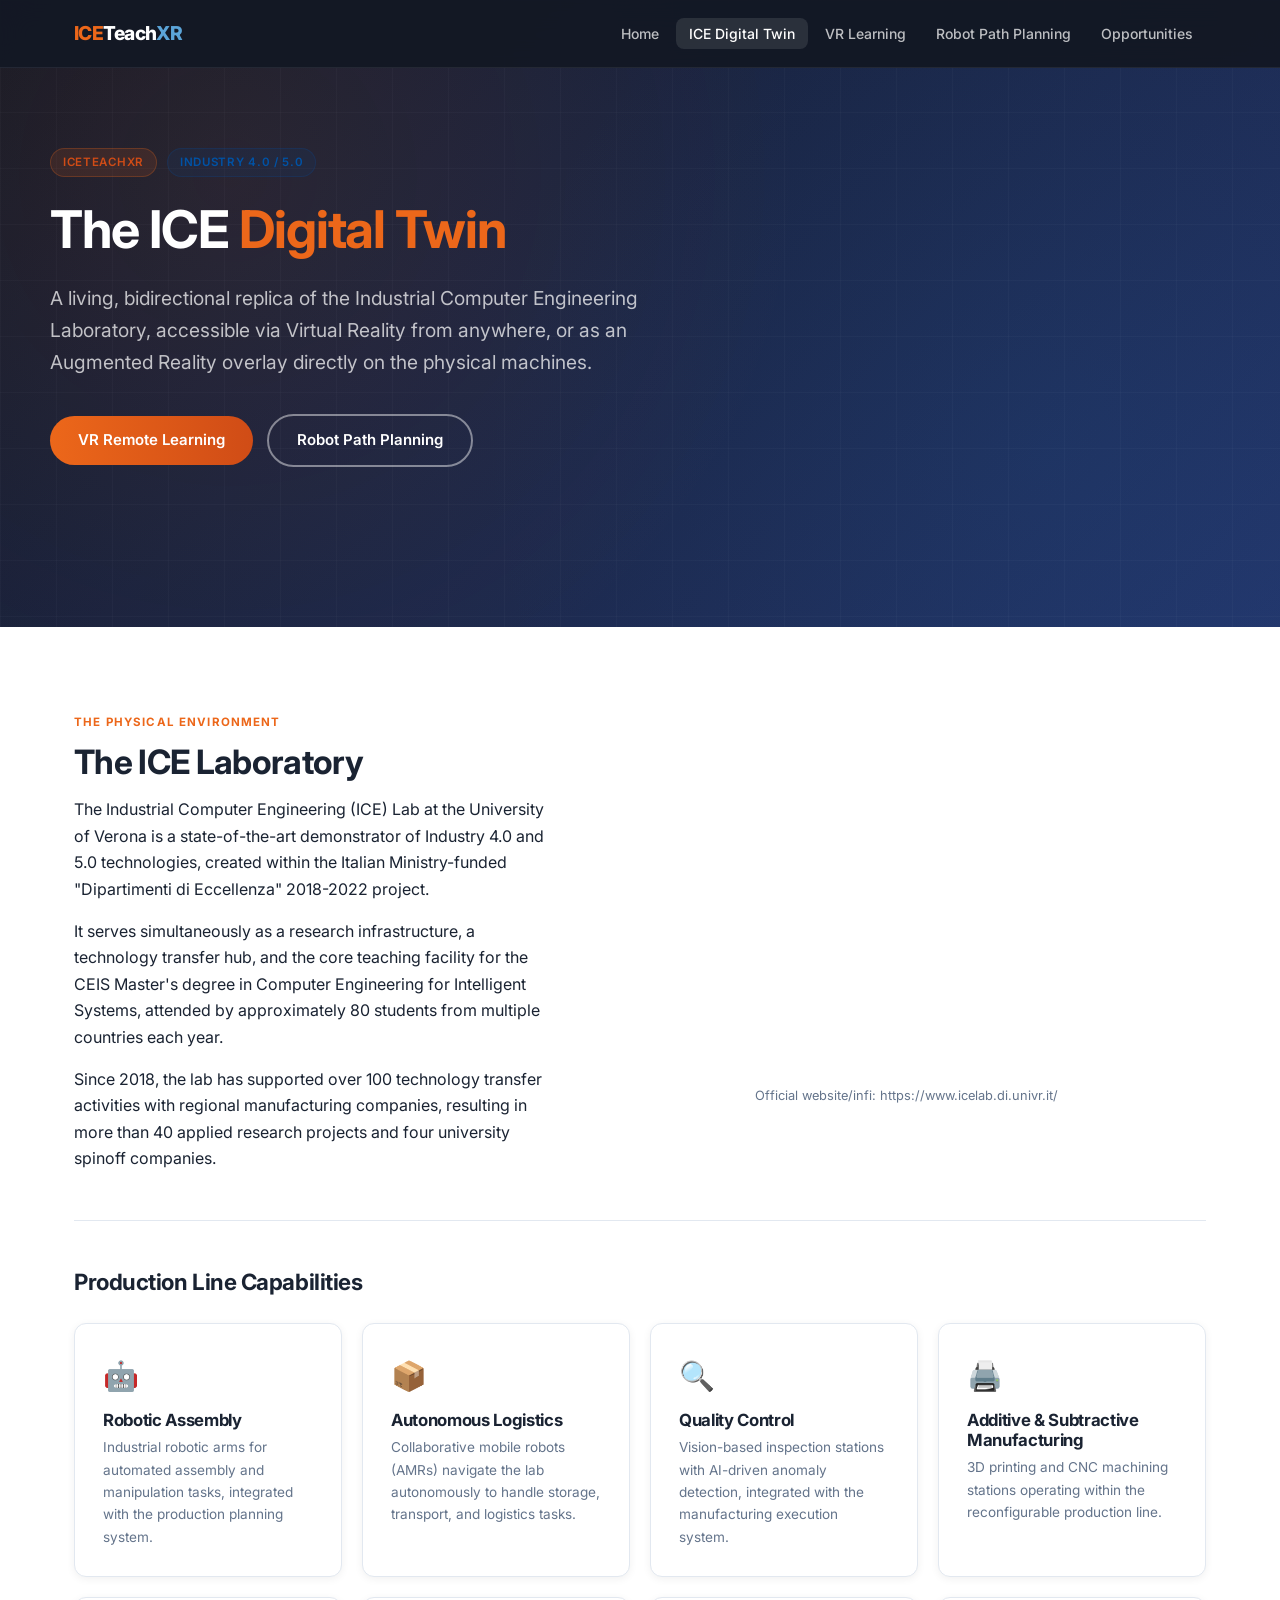
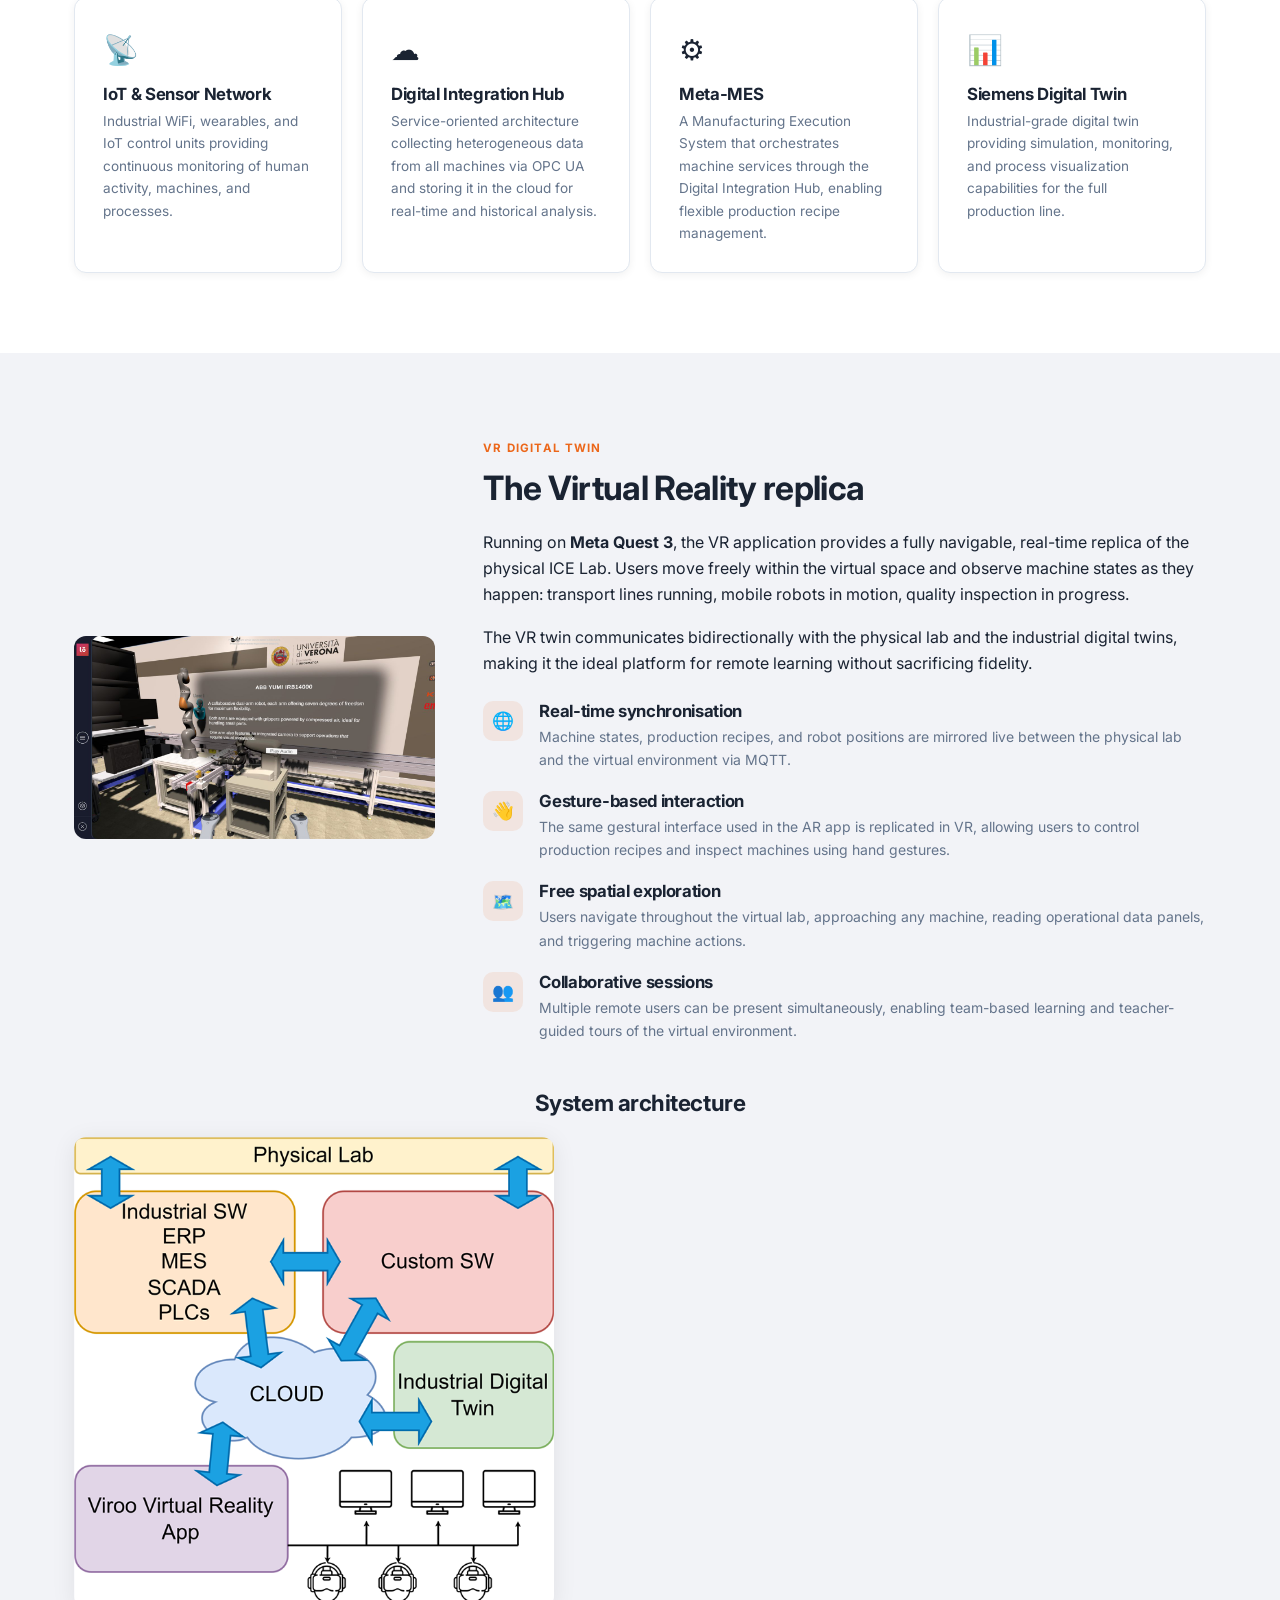
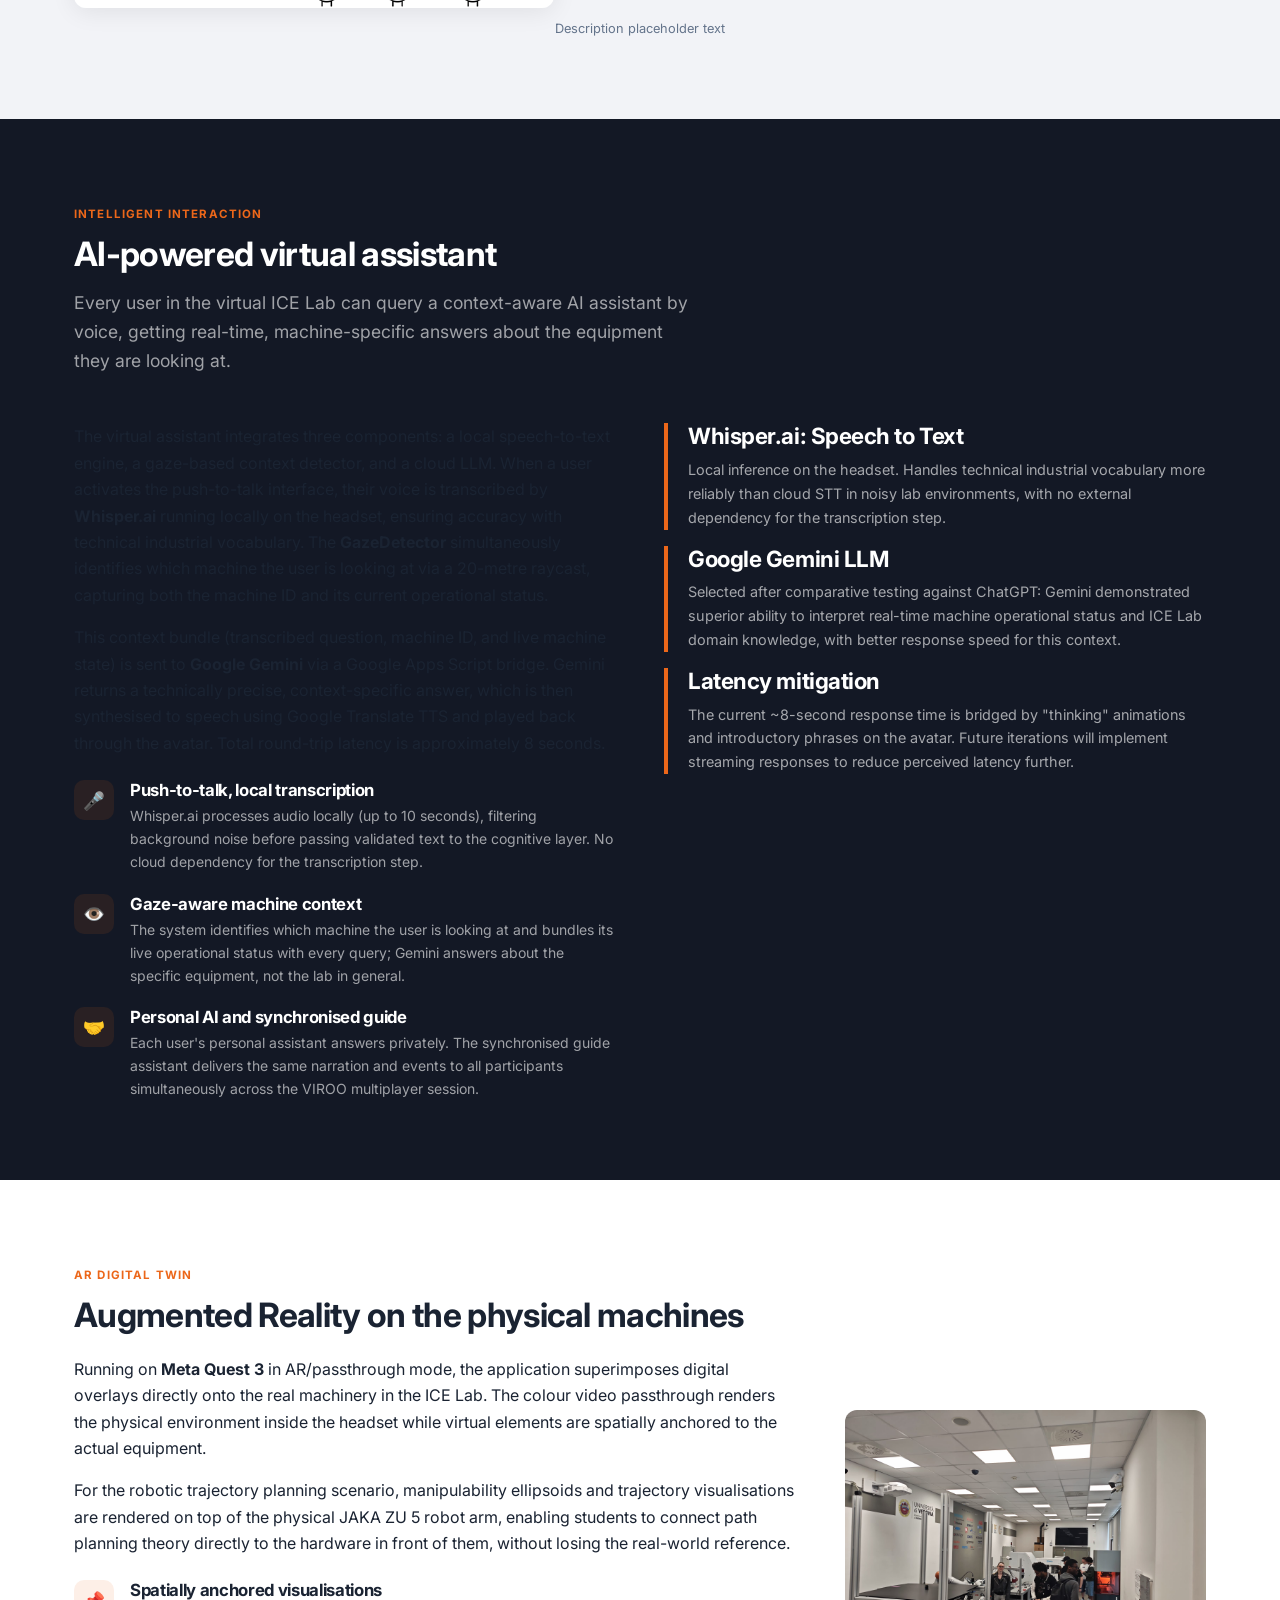
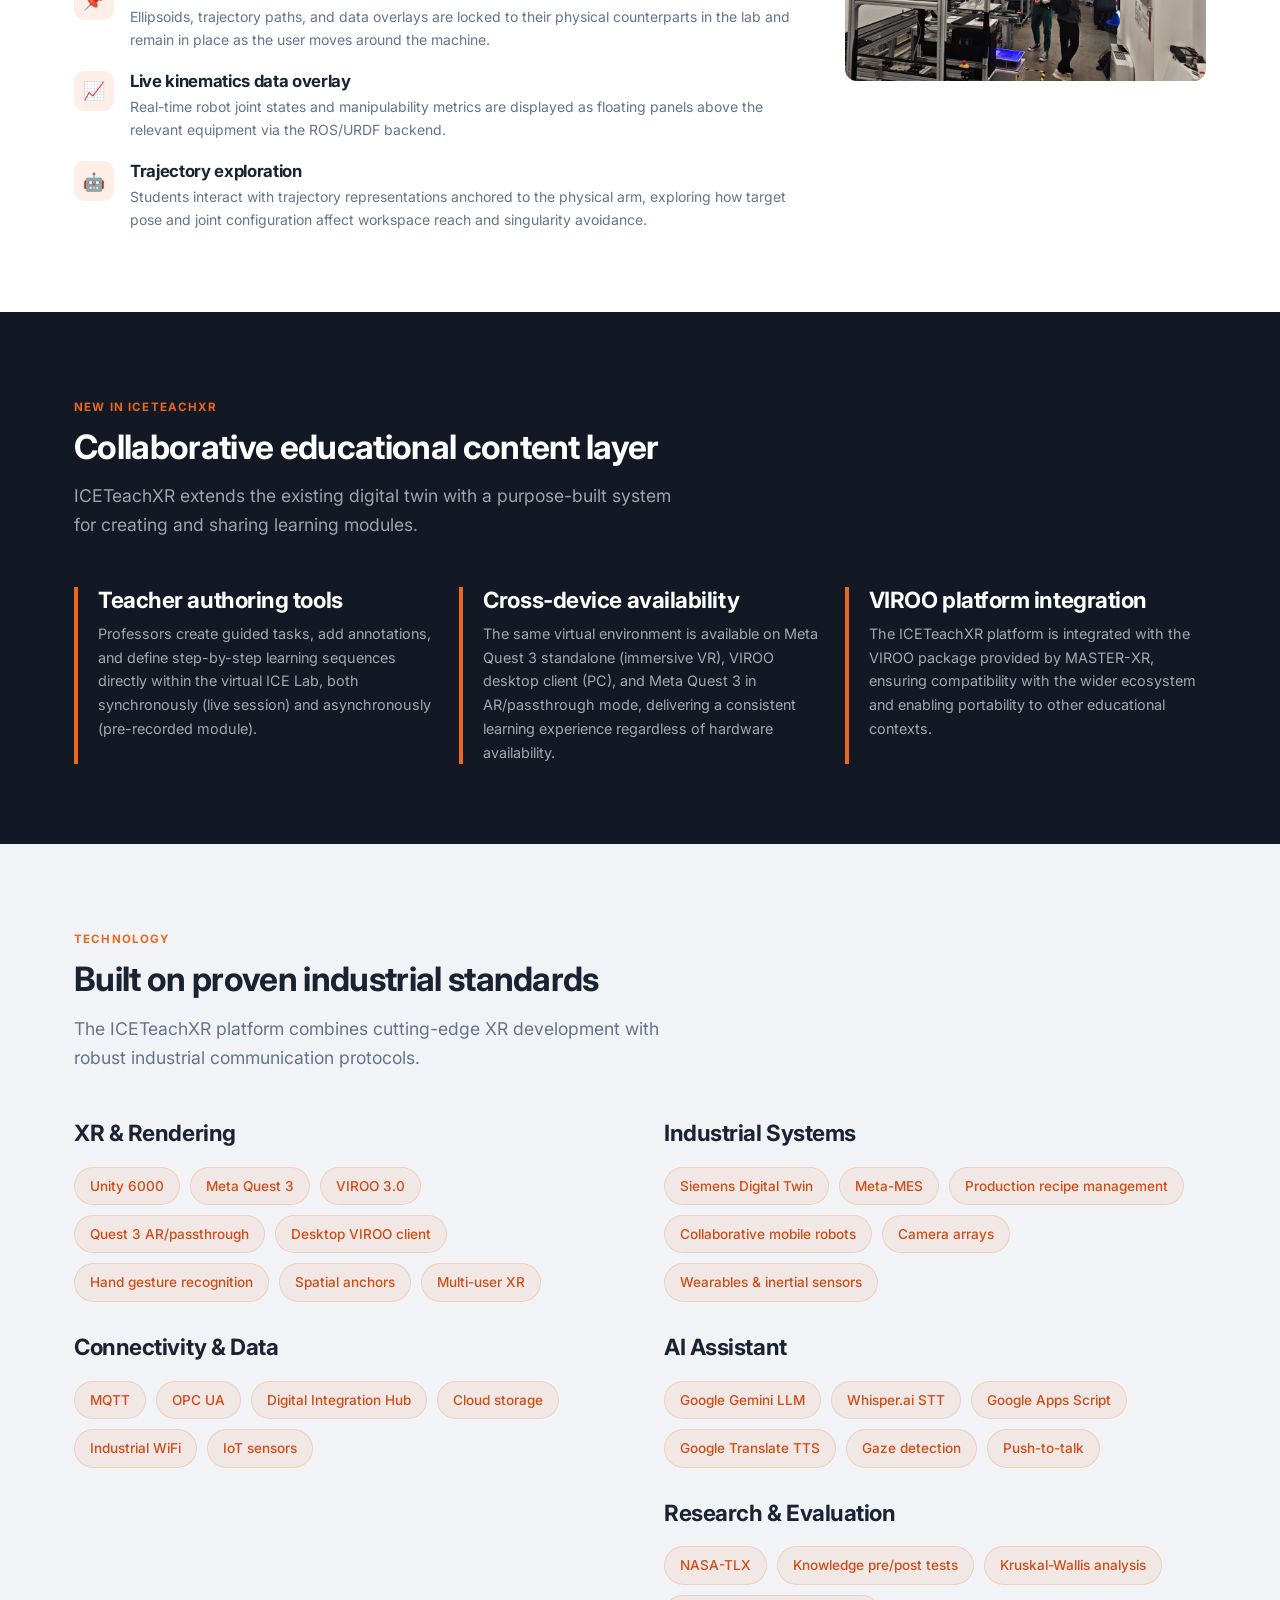
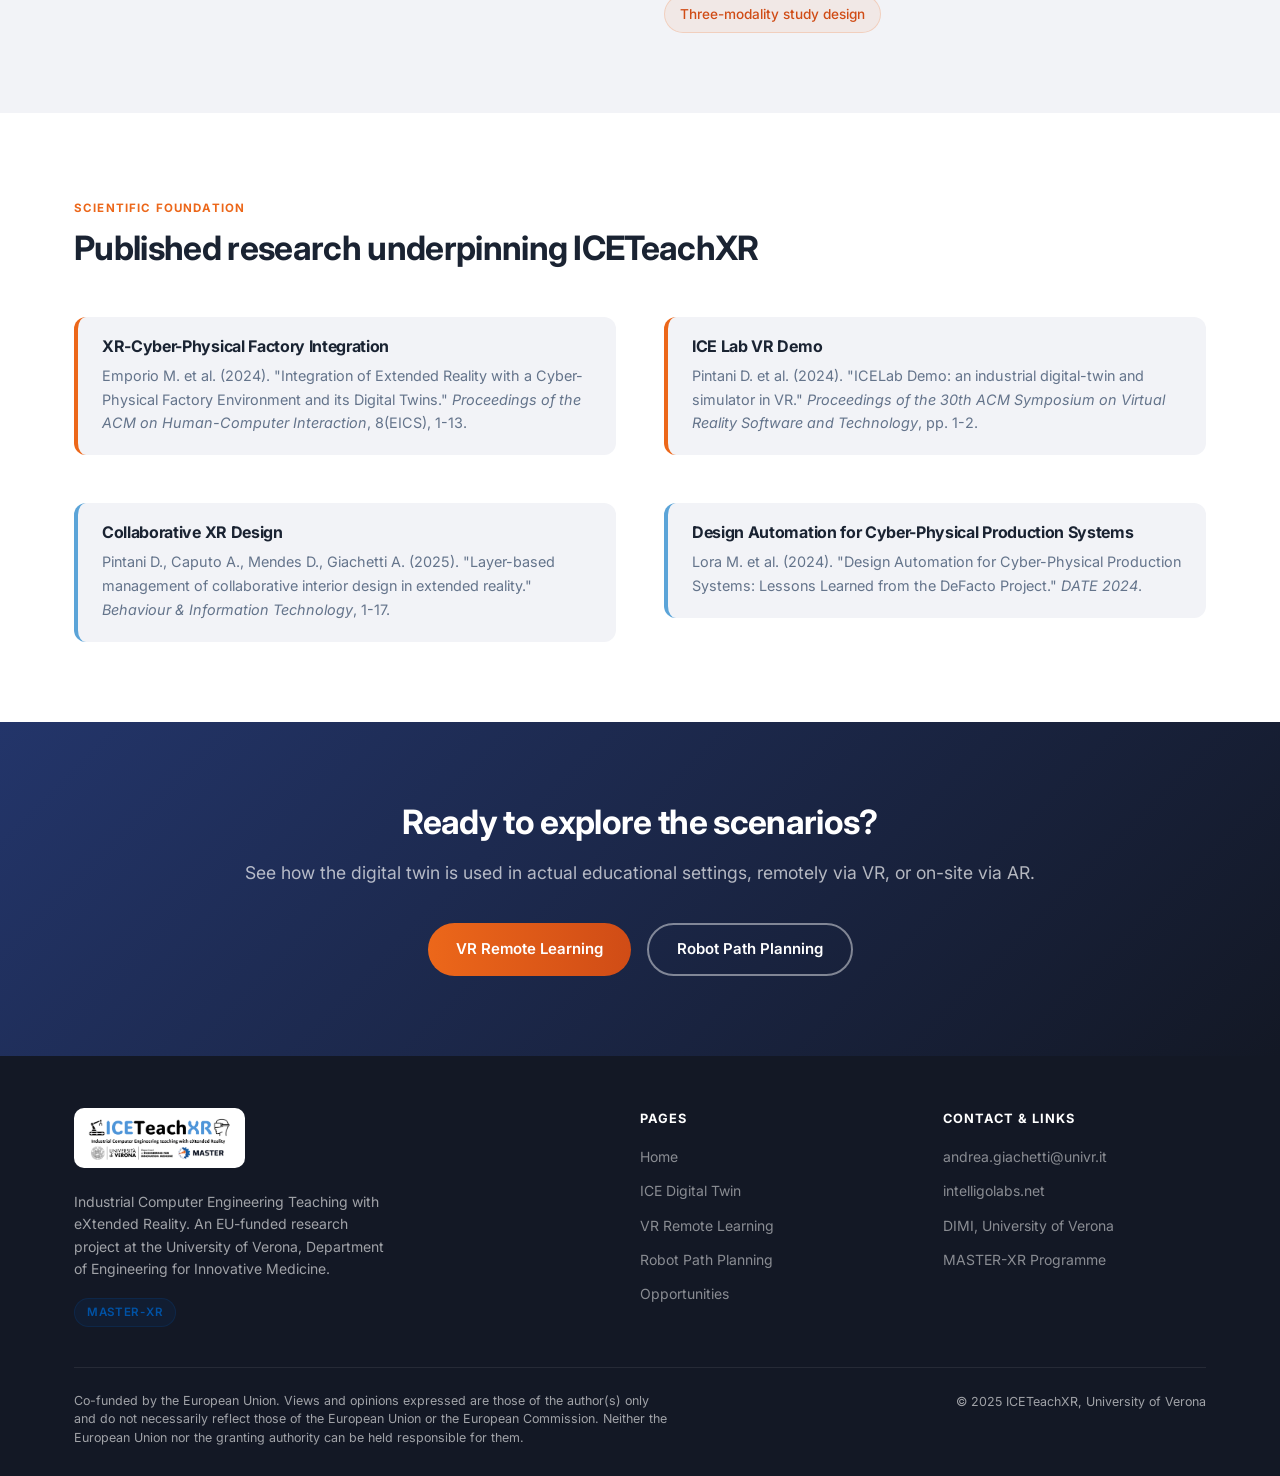
==== ice-digital-twin.html @ c62e8a78 "Adjust iframe dimensions for YouTube video" ====
<!DOCTYPE html>
<html lang="en">
<head>
  <meta charset="UTF-8">
  <meta name="viewport" content="width=device-width, initial-scale=1.0">
  <title>ICE Digital Twin | ICETeachXR</title>
  <meta name="description" content="The VR and AR digital twin of the ICE Laboratory at the University of Verona, a real-time replica of an Industry 4.0/5.0 production line.">
  <link rel="icon" type="image/png" href="assets/images/favicon.png">
  <link rel="preconnect" href="https://fonts.googleapis.com">
  <link rel="preconnect" href="https://fonts.gstatic.com" crossorigin>
  <link href="https://fonts.googleapis.com/css2?family=Inter:wght@400;500;600;700;800&display=swap" rel="stylesheet">
  <link rel="stylesheet" href="css/style.css">
</head>
<body data-page="twin">

<nav class="navbar" id="navbar">
  <div class="nav-container">
    <a href="index.html" class="nav-logo">
      <span class="logo-ice">ICE</span><span class="logo-teach">Teach</span><span class="logo-xr">XR</span>
    </a>
    <button class="nav-toggle" id="navToggle" aria-label="Toggle navigation" aria-expanded="false">
      <span></span><span></span><span></span>
    </button>
    <ul class="nav-links" id="navLinks">
      <li><a href="index.html"        class="nav-link" data-page="home">Home</a></li>
      <li><a href="ice-digital-twin.html" class="nav-link" data-page="twin">ICE Digital Twin</a></li>
      <li><a href="vr-learning.html"   class="nav-link" data-page="vr">VR Learning</a></li>
      <li><a href="robot-path-planning.html"   class="nav-link" data-page="ar">Robot Path Planning</a></li>
      <li><a href="opportunities.html" class="nav-link" data-page="exploit">Opportunities</a></li>
    </ul>
  </div>
</nav>

<!-- HERO -->
<section class="hero hero-sub">
  <div class="hero-pattern"></div>
  <div class="hero-grid"></div>
  <div class="container hero-content">
    <div class="hero-eyebrow">
      <span class="badge badge-cyan">ICETeachXR</span>
      <span class="badge badge-eu">Industry 4.0 / 5.0</span>
    </div>
    <h1 class="hero-title">
      The ICE <span class="hi-cyan">Digital Twin</span>
    </h1>
    <p class="hero-subtitle">
      A living, bidirectional replica of the Industrial Computer Engineering Laboratory, accessible via Virtual Reality from anywhere, or as an Augmented Reality overlay directly on the physical machines.
    </p>
    <div class="hero-actions">
      <a href="vr-learning.html" class="btn btn-primary">VR Remote Learning</a>
      <a href="robot-path-planning.html" class="btn btn-outline">Robot Path Planning</a>
    </div>
  </div>
</section>

<!-- THE ICE LAB -->
<section>
  <div class="container">
    <div class="g11">
      <div>
        <span class="section-eye">The Physical Environment</span>
        <h2 class="section-title">The ICE Laboratory</h2>
        <p>The Industrial Computer Engineering (ICE) Lab at the University of Verona is a state-of-the-art demonstrator of Industry 4.0 and 5.0 technologies, created within the Italian Ministry-funded "Dipartimenti di Eccellenza" 2018-2022 project.</p>
        <p>It serves simultaneously as a research infrastructure, a technology transfer hub, and the core teaching facility for the CEIS Master's degree in Computer Engineering for Intelligent Systems, attended by approximately 80 students from multiple countries each year.</p>
        <p>Since 2018, the lab has supported over 100 technology transfer activities with regional manufacturing companies, resulting in more than 40 applied research projects and four university spinoff companies.</p>
      </div>
      <div>
          <!-- <img class="img-cover" src="assets/images/photo-03.jpg" alt="ICE Lab production line: eight industrial stations including automated storage, conveyor line, cobot assembly, visual quality control, 3D printing and CNC milling">
        -->
        <iframe width="600" height="360" src="https://www.youtube.com/embed/9EGwQNe7EMw" title="The ICE Laboratory Demonstrator" frameborder="0" allow="accelerometer; autoplay; clipboard-write; encrypted-media; gyroscope; picture-in-picture; web-share" referrerpolicy="strict-origin-when-cross-origin" allowfullscreen></iframe>
        <p style="font-size:.8rem;color:var(--text-muted);margin-top:10px;text-align:center;">Official website/infi: https://www.icelab.di.univr.it/ </p>
      </div>
    </div>

    <div class="divider"></div>

    <!-- Lab capabilities grid -->
    <h3 style="margin-bottom:28px;">Production Line Capabilities</h3>
    <div class="g4">
      <div class="card card-body">
        <div style="font-size:1.8rem;margin-bottom:10px;">🤖</div>
        <h4 style="margin-bottom:6px;">Robotic Assembly</h4>
        <p style="font-size:.85rem;color:var(--text-muted);margin:0;">Industrial robotic arms for automated assembly and manipulation tasks, integrated with the production planning system.</p>
      </div>
      <div class="card card-body">
        <div style="font-size:1.8rem;margin-bottom:10px;">📦</div>
        <h4 style="margin-bottom:6px;">Autonomous Logistics</h4>
        <p style="font-size:.85rem;color:var(--text-muted);margin:0;">Collaborative mobile robots (AMRs) navigate the lab autonomously to handle storage, transport, and logistics tasks.</p>
      </div>
      <div class="card card-body">
        <div style="font-size:1.8rem;margin-bottom:10px;">🔍</div>
        <h4 style="margin-bottom:6px;">Quality Control</h4>
        <p style="font-size:.85rem;color:var(--text-muted);margin:0;">Vision-based inspection stations with AI-driven anomaly detection, integrated with the manufacturing execution system.</p>
      </div>
      <div class="card card-body">
        <div style="font-size:1.8rem;margin-bottom:10px;">🖨️</div>
        <h4 style="margin-bottom:6px;">Additive &amp; Subtractive Manufacturing</h4>
        <p style="font-size:.85rem;color:var(--text-muted);margin:0;">3D printing and CNC machining stations operating within the reconfigurable production line.</p>
      </div>
      <div class="card card-body">
        <div style="font-size:1.8rem;margin-bottom:10px;">📡</div>
        <h4 style="margin-bottom:6px;">IoT &amp; Sensor Network</h4>
        <p style="font-size:.85rem;color:var(--text-muted);margin:0;">Industrial WiFi, wearables, and IoT control units providing continuous monitoring of human activity, machines, and processes.</p>
      </div>
      <div class="card card-body">
        <div style="font-size:1.8rem;margin-bottom:10px;">☁️</div>
        <h4 style="margin-bottom:6px;">Digital Integration Hub</h4>
        <p style="font-size:.85rem;color:var(--text-muted);margin:0;">Service-oriented architecture collecting heterogeneous data from all machines via OPC UA and storing it in the cloud for real-time and historical analysis.</p>
      </div>
      <div class="card card-body">
        <div style="font-size:1.8rem;margin-bottom:10px;">⚙️</div>
        <h4 style="margin-bottom:6px;">Meta-MES</h4>
        <p style="font-size:.85rem;color:var(--text-muted);margin:0;">A Manufacturing Execution System that orchestrates machine services through the Digital Integration Hub, enabling flexible production recipe management.</p>
      </div>
      <div class="card card-body">
        <div style="font-size:1.8rem;margin-bottom:10px;">📊</div>
        <h4 style="margin-bottom:6px;">Siemens Digital Twin</h4>
        <p style="font-size:.85rem;color:var(--text-muted);margin:0;">Industrial-grade digital twin providing simulation, monitoring, and process visualization capabilities for the full production line.</p>
      </div>
    </div>
  </div>
</section>

<!-- VR DIGITAL TWIN -->
<section class="section-light">
  <div class="container">
    <div class="g12" style="gap:48px;">
      <div>
        <img class="img-cover" src="assets/images/screenshot-02.jpg" alt="VR screenshot: inside the virtual ICE Lab showing an ABB YUMI dual-arm robot with live machine info panel">
      </div>
      <div>
        <span class="section-eye">VR Digital Twin</span>
        <h2 class="section-title" style="margin-bottom:20px;">The Virtual Reality replica</h2>
        <p>Running on <strong>Meta Quest 3</strong>, the VR application provides a fully navigable, real-time replica of the physical ICE Lab. Users move freely within the virtual space and observe machine states as they happen: transport lines running, mobile robots in motion, quality inspection in progress.</p>
        <p>The VR twin communicates bidirectionally with the physical lab and the industrial digital twins, making it the ideal platform for remote learning without sacrificing fidelity.</p>
        <ul class="feature-list" style="margin-top:24px;">
          <li class="feature-item">
            <div class="fi-icon">🌐</div>
            <div class="fi-text">
              <h4>Real-time synchronisation</h4>
              <p>Machine states, production recipes, and robot positions are mirrored live between the physical lab and the virtual environment via MQTT.</p>
            </div>
          </li>
          <li class="feature-item">
            <div class="fi-icon">👋</div>
            <div class="fi-text">
              <h4>Gesture-based interaction</h4>
              <p>The same gestural interface used in the AR app is replicated in VR, allowing users to control production recipes and inspect machines using hand gestures.</p>
            </div>
          </li>
          <li class="feature-item">
            <div class="fi-icon">🗺️</div>
            <div class="fi-text">
              <h4>Free spatial exploration</h4>
              <p>Users navigate throughout the virtual lab, approaching any machine, reading operational data panels, and triggering machine actions.</p>
            </div>
          </li>
          <li class="feature-item">
            <div class="fi-icon">👥</div>
            <div class="fi-text">
              <h4>Collaborative sessions</h4>
              <p>Multiple remote users can be present simultaneously, enabling team-based learning and teacher-guided tours of the virtual environment.</p>
            </div>
          </li>
        </ul>
      </div>
    </div>
    <div style="margin-top:48px;text-align:center;">
      <h3 style="margin-bottom:20px;">System architecture</h3>
      <img src="assets/images/diagram-01.png" alt="ICETeachXR system architecture: Physical Lab connected via cloud to Industrial SW, Industrial Digital Twin, and VIROO VR App" style="max-width:480px;width:100%;border-radius:12px;box-shadow:0 4px 24px rgba(0,0,0,.08);">
      <p style="margin-top:10px;font-size:.8rem;color:var(--text-muted);">Description placeholder text</p>
    </div>
  </div>
</section>

<!-- AI ASSISTANT -->
<section class="section-dark">
  <div class="container">
    <div class="section-header">
      <span class="section-eye">Intelligent Interaction</span>
      <h2 class="section-title">AI-powered virtual assistant</h2>
      <p class="section-sub">Every user in the virtual ICE Lab can query a context-aware AI assistant by voice, getting real-time, machine-specific answers about the equipment they are looking at.</p>
    </div>
    <div class="g11">
      <div>
        <p>The virtual assistant integrates three components: a local speech-to-text engine, a gaze-based context detector, and a cloud LLM. When a user activates the push-to-talk interface, their voice is transcribed by <strong>Whisper.ai</strong> running locally on the headset, ensuring accuracy with technical industrial vocabulary. The <strong>GazeDetector</strong> simultaneously identifies which machine the user is looking at via a 20-metre raycast, capturing both the machine ID and its current operational status.</p>
        <p style="margin-top:16px;">This context bundle (transcribed question, machine ID, and live machine state) is sent to <strong>Google Gemini</strong> via a Google Apps Script bridge. Gemini returns a technically precise, context-specific answer, which is then synthesised to speech using Google Translate TTS and played back through the avatar. Total round-trip latency is approximately 8 seconds.</p>
        <ul class="feature-list" style="margin-top:24px;">
          <li class="feature-item">
            <div class="fi-icon">🎤</div>
            <div class="fi-text">
              <h4 style="color:white;">Push-to-talk, local transcription</h4>
              <p style="color:rgba(255,255,255,.6);">Whisper.ai processes audio locally (up to 10 seconds), filtering background noise before passing validated text to the cognitive layer. No cloud dependency for the transcription step.</p>
            </div>
          </li>
          <li class="feature-item">
            <div class="fi-icon">👁️</div>
            <div class="fi-text">
              <h4 style="color:white;">Gaze-aware machine context</h4>
              <p style="color:rgba(255,255,255,.6);">The system identifies which machine the user is looking at and bundles its live operational status with every query; Gemini answers about the specific equipment, not the lab in general.</p>
            </div>
          </li>
          <li class="feature-item">
            <div class="fi-icon">🤝</div>
            <div class="fi-text">
              <h4 style="color:white;">Personal AI and synchronised guide</h4>
              <p style="color:rgba(255,255,255,.6);">Each user's personal assistant answers privately. The synchronised guide assistant delivers the same narration and events to all participants simultaneously across the VIROO multiplayer session.</p>
            </div>
          </li>
        </ul>
      </div>
      <div style="display:flex;flex-direction:column;gap:16px;">
        <div class="accent-strip">
          <h3>Whisper.ai: Speech to Text</h3>
          <p>Local inference on the headset. Handles technical industrial vocabulary more reliably than cloud STT in noisy lab environments, with no external dependency for the transcription step.</p>
        </div>
        <div class="accent-strip">
          <h3>Google Gemini LLM</h3>
          <p>Selected after comparative testing against ChatGPT: Gemini demonstrated superior ability to interpret real-time machine operational status and ICE Lab domain knowledge, with better response speed for this context.</p>
        </div>
        <div class="accent-strip">
          <h3>Latency mitigation</h3>
          <p>The current ~8-second response time is bridged by "thinking" animations and introductory phrases on the avatar. Future iterations will implement streaming responses to reduce perceived latency further.</p>
        </div>
      </div>
    </div>
  </div>
</section>

<!-- AR DIGITAL TWIN -->
<section>
  <div class="container">
    <div class="g21" style="gap:48px;">
      <div>
        <span class="section-eye">AR Digital Twin</span>
        <h2 class="section-title" style="margin-bottom:20px;">Augmented Reality on the physical machines</h2>
        <p>Running on <strong>Meta Quest 3</strong> in AR/passthrough mode, the application superimposes digital overlays directly onto the real machinery in the ICE Lab. The colour video passthrough renders the physical environment inside the headset while virtual elements are spatially anchored to the actual equipment.</p>
        <p>For the robotic trajectory planning scenario, manipulability ellipsoids and trajectory visualisations are rendered on top of the physical JAKA ZU 5 robot arm, enabling students to connect path planning theory directly to the hardware in front of them, without losing the real-world reference.</p>
        <ul class="feature-list" style="margin-top:24px;">
          <li class="feature-item">
            <div class="fi-icon">📌</div>
            <div class="fi-text">
              <h4>Spatially anchored visualisations</h4>
              <p>Ellipsoids, trajectory paths, and data overlays are locked to their physical counterparts in the lab and remain in place as the user moves around the machine.</p>
            </div>
          </li>
          <li class="feature-item">
            <div class="fi-icon">📈</div>
            <div class="fi-text">
              <h4>Live kinematics data overlay</h4>
              <p>Real-time robot joint states and manipulability metrics are displayed as floating panels above the relevant equipment via the ROS/URDF backend.</p>
            </div>
          </li>
          <li class="feature-item">
            <div class="fi-icon">🤖</div>
            <div class="fi-text">
              <h4>Trajectory exploration</h4>
              <p>Students interact with trajectory representations anchored to the physical arm, exploring how target pose and joint configuration affect workspace reach and singularity avoidance.</p>
            </div>
          </li>
        </ul>
      </div>
      <div>
        <img class="img-cover img-cover-sq" src="assets/images/photo-07.jpg" alt="Students at the ICE Lab physical production line">
      </div>
    </div>
  </div>
</section>

<!-- COLLABORATIVE ANNOTATION SYSTEM -->
<section class="section-dark">
  <div class="container">
    <div class="section-header">
      <span class="section-eye">New in ICETeachXR</span>
      <h2 class="section-title">Collaborative educational content layer</h2>
      <p class="section-sub">ICETeachXR extends the existing digital twin with a purpose-built system for creating and sharing learning modules.</p>
    </div>
    <div class="g3">
      <div class="accent-strip">
        <h3>Teacher authoring tools</h3>
        <p>Professors create guided tasks, add annotations, and define step-by-step learning sequences directly within the virtual ICE Lab, both synchronously (live session) and asynchronously (pre-recorded module).</p>
      </div>
      <div class="accent-strip">
        <h3>Cross-device availability</h3>
        <p>The same virtual environment is available on Meta Quest 3 standalone (immersive VR), VIROO desktop client (PC), and Meta Quest 3 in AR/passthrough mode, delivering a consistent learning experience regardless of hardware availability.</p>
      </div>
      <div class="accent-strip">
        <h3>VIROO platform integration</h3>
        <p>The ICETeachXR platform is integrated with the VIROO package provided by MASTER-XR, ensuring compatibility with the wider ecosystem and enabling portability to other educational contexts.</p>
      </div>
    </div>
  </div>
</section>

<!-- TECHNOLOGY STACK -->
<section class="section-light">
  <div class="container">
    <div class="section-header">
      <span class="section-eye">Technology</span>
      <h2 class="section-title">Built on proven industrial standards</h2>
      <p class="section-sub">The ICETeachXR platform combines cutting-edge XR development with robust industrial communication protocols.</p>
    </div>
    <div class="g11">
      <div>
        <h3 style="margin-bottom:20px;">XR &amp; Rendering</h3>
        <div class="tech-cloud">
          <span class="tech-tag">Unity 6000</span>
          <span class="tech-tag">Meta Quest 3</span>
          <span class="tech-tag">VIROO 3.0</span>
          <span class="tech-tag">Quest 3 AR/passthrough</span>
          <span class="tech-tag">Desktop VIROO client</span>
          <span class="tech-tag">Hand gesture recognition</span>
          <span class="tech-tag">Spatial anchors</span>
          <span class="tech-tag">Multi-user XR</span>
        </div>
        <h3 style="margin-top:32px;margin-bottom:20px;">Connectivity &amp; Data</h3>
        <div class="tech-cloud">
          <span class="tech-tag">MQTT</span>
          <span class="tech-tag">OPC UA</span>
          <span class="tech-tag">Digital Integration Hub</span>
          <span class="tech-tag">Cloud storage</span>
          <span class="tech-tag">Industrial WiFi</span>
          <span class="tech-tag">IoT sensors</span>
        </div>
      </div>
      <div>
        <h3 style="margin-bottom:20px;">Industrial Systems</h3>
        <div class="tech-cloud">
          <span class="tech-tag">Siemens Digital Twin</span>
          <span class="tech-tag">Meta-MES</span>
          <span class="tech-tag">Production recipe management</span>
          <span class="tech-tag">Collaborative mobile robots</span>
          <span class="tech-tag">Camera arrays</span>
          <span class="tech-tag">Wearables &amp; inertial sensors</span>
        </div>
        <h3 style="margin-top:32px;margin-bottom:20px;">AI Assistant</h3>
        <div class="tech-cloud">
          <span class="tech-tag">Google Gemini LLM</span>
          <span class="tech-tag">Whisper.ai STT</span>
          <span class="tech-tag">Google Apps Script</span>
          <span class="tech-tag">Google Translate TTS</span>
          <span class="tech-tag">Gaze detection</span>
          <span class="tech-tag">Push-to-talk</span>
        </div>
        <h3 style="margin-top:32px;margin-bottom:20px;">Research &amp; Evaluation</h3>
        <div class="tech-cloud">
          <span class="tech-tag">NASA-TLX</span>
          <span class="tech-tag">Knowledge pre/post tests</span>
          <span class="tech-tag">Kruskal-Wallis analysis</span>
          <span class="tech-tag">Three-modality study design</span>
        </div>
      </div>
    </div>
  </div>
</section>

<!-- PUBLICATIONS -->
<section>
  <div class="container">
    <div class="section-header">
      <span class="section-eye">Scientific Foundation</span>
      <h2 class="section-title">Published research underpinning ICETeachXR</h2>
    </div>
    <div class="g11">
      <div class="callout">
        <h4>XR-Cyber-Physical Factory Integration</h4>
        <p>Emporio M. et al. (2024). "Integration of Extended Reality with a Cyber-Physical Factory Environment and its Digital Twins." <em>Proceedings of the ACM on Human-Computer Interaction</em>, 8(EICS), 1-13.</p>
      </div>
      <div class="callout">
        <h4>ICE Lab VR Demo</h4>
        <p>Pintani D. et al. (2024). "ICELab Demo: an industrial digital-twin and simulator in VR." <em>Proceedings of the 30th ACM Symposium on Virtual Reality Software and Technology</em>, pp. 1-2.</p>
      </div>
      <div class="callout callout-purple">
        <h4>Collaborative XR Design</h4>
        <p>Pintani D., Caputo A., Mendes D., Giachetti A. (2025). "Layer-based management of collaborative interior design in extended reality." <em>Behaviour &amp; Information Technology</em>, 1-17.</p>
      </div>
      <div class="callout callout-purple">
        <h4>Design Automation for Cyber-Physical Production Systems</h4>
        <p>Lora M. et al. (2024). "Design Automation for Cyber-Physical Production Systems: Lessons Learned from the DeFacto Project." <em>DATE 2024</em>.</p>
      </div>
    </div>
  </div>
</section>

<!-- CTA -->
<section class="contact-section">
  <div class="container">
    <h2>Ready to explore the scenarios?</h2>
    <p class="lead">See how the digital twin is used in actual educational settings, remotely via VR, or on-site via AR.</p>
    <div class="contact-grid">
      <a href="vr-learning.html" class="btn btn-primary">VR Remote Learning</a>
      <a href="robot-path-planning.html" class="btn btn-outline">Robot Path Planning</a>
    </div>
  </div>
</section>

<!-- FOOTER -->
<footer>
  <div class="container">
    <div class="footer-grid">
      <div class="footer-brand">
        <a href="index.html" class="footer-logo-wrap">
          <img src="assets/images/logo.png" alt="ICETeachXR" class="footer-logo-img">
        </a>
        <p class="footer-tagline">Industrial Computer Engineering Teaching with eXtended Reality. An EU-funded research project at the University of Verona, Department of Engineering for Innovative Medicine.</p>
        <span class="badge badge-eu">MASTER-XR</span>
      </div>
      <div>
        <p class="footer-head">Pages</p>
        <ul class="footer-links">
          <li><a href="index.html">Home</a></li>
          <li><a href="ice-digital-twin.html">ICE Digital Twin</a></li>
          <li><a href="vr-learning.html">VR Remote Learning</a></li>
          <li><a href="robot-path-planning.html">Robot Path Planning</a></li>
          <li><a href="opportunities.html">Opportunities</a></li>
        </ul>
      </div>
      <div>
        <p class="footer-head">Contact &amp; Links</p>
        <ul class="footer-links">
          <li><a href="mailto:andrea.giachetti@univr.it">andrea.giachetti@univr.it</a></li>
          <li><a href="http://intelligolabs.net" target="_blank" rel="noopener">intelligolabs.net</a></li>
          <li><a href="https://www.dimi.univr.it/" target="_blank" rel="noopener">DIMI, University of Verona</a></li>
          <li><a href="https://www.master-xr.eu/" target="_blank" rel="noopener">MASTER-XR Programme</a></li>
        </ul>
      </div>
    </div>
    <div class="footer-bottom">
      <p class="footer-disclaimer">Co-funded by the European Union. Views and opinions expressed are those of the author(s) only and do not necessarily reflect those of the European Union or the European Commission. Neither the European Union nor the granting authority can be held responsible for them.</p>
      <p class="footer-copy">© 2025 ICETeachXR, University of Verona</p>
    </div>
  </div>
</footer>

<script src="js/main.js"></script>
</body>
</html>
---- css/style.css ----
/* =====================================================
   ICETeachXR — Main Stylesheet
   University of Verona · MASTER-XR 2nd Open Call
   ===================================================== */

/* --- Variables --- */
:root {
  --primary:        #131825;
  --primary-mid:    #23356A;
  --accent:         #EC671A;
  --accent-dark:    #D04C16;
  --accent-glow:    rgba(236, 103, 26, 0.2);
  --purple:         #156DB3;
  --purple-light:   #5ba4d8;
  --light:          #f2f3f7;
  --white:          #ffffff;
  --text:           #1a2332;
  --text-muted:     #64748b;
  --border:         #e2e8f0;
  --shadow-sm:      0 2px 8px rgba(0,0,0,0.06);
  --shadow:         0 4px 24px rgba(0,0,0,0.10);
  --shadow-lg:      0 12px 48px rgba(0,0,0,0.16);
  --radius:         12px;
  --radius-lg:      20px;
  --nav-h:          68px;
  --ease:           0.28s cubic-bezier(.4,0,.2,1);
}

/* --- Reset --- */
*, *::before, *::after { box-sizing: border-box; margin: 0; padding: 0; }
html { scroll-behavior: smooth; font-size: 16px; }
body {
  font-family: 'Inter', 'Segoe UI', system-ui, -apple-system, BlinkMacSystemFont, sans-serif;
  color: var(--text);
  background: var(--white);
  line-height: 1.65;
  -webkit-font-smoothing: antialiased;
}
img { max-width: 100%; height: auto; display: block; }
a { color: var(--accent); text-decoration: none; transition: color var(--ease); }
a:hover { color: var(--accent-dark); }
ul { list-style: none; }
p { margin-bottom: 1rem; }
p:last-child { margin-bottom: 0; }

/* --- Typography --- */
h1, h2, h3, h4 { font-weight: 700; line-height: 1.2; letter-spacing: -0.02em; }
h1 { font-size: clamp(2rem, 5vw, 3.25rem); }
h2 { font-size: clamp(1.5rem, 3vw, 2.1rem); }
h3 { font-size: clamp(1.1rem, 2vw, 1.4rem); }
h4 { font-size: 1.05rem; }

/* --- Containers --- */
.container        { max-width: 1180px; margin: 0 auto; padding: 0 24px; }
.container-narrow { max-width: 760px; margin: 0 auto; padding: 0 24px; }
.text-center { text-align: center; }

/* --- Badges --- */
.badge {
  display: inline-block;
  padding: 4px 12px;
  border-radius: 100px;
  font-size: 0.72rem;
  font-weight: 600;
  letter-spacing: 0.06em;
  text-transform: uppercase;
  white-space: nowrap;
}
.badge-cyan   { background: rgba(236,103,26,.12); color: var(--accent-dark); border: 1px solid rgba(236,103,26,.25); }
.badge-purple { background: rgba(21,109,179,.1);  color: var(--purple-light); border: 1px solid rgba(21,109,179,.2); }
.badge-eu     { background: rgba(0,82,165,.1);   color: #0052a5;            border: 1px solid rgba(0,82,165,.2); }
.badge-green  { background: rgba(5,150,105,.1);  color: #065f46;            border: 1px solid rgba(5,150,105,.2); }

/* --- Buttons --- */
.btn {
  display: inline-flex;
  align-items: center;
  gap: 8px;
  padding: 12px 28px;
  border-radius: 100px;
  font-weight: 600;
  font-size: 0.9375rem;
  transition: all var(--ease);
  cursor: pointer;
  border: none;
  text-decoration: none;
  white-space: nowrap;
}
.btn-primary { background: linear-gradient(90deg, var(--accent) 0%, var(--accent-dark) 100%); color: white; }
.btn-primary:hover { background: linear-gradient(90deg, #f07530 0%, #e55c1a 100%); color: white; transform: translateY(-2px); box-shadow: 0 8px 24px rgba(236,103,26,.4); }
.btn-outline { background: transparent; color: white; border: 2px solid rgba(255,255,255,.45); }
.btn-outline:hover { background: rgba(255,255,255,.1); border-color: white; color: white; transform: translateY(-2px); }
.btn-dark { background: var(--primary); color: white; }
.btn-dark:hover { background: var(--primary-mid); color: white; transform: translateY(-2px); }

/* =====================================================
   NAVIGATION
   ===================================================== */
.navbar {
  position: fixed; top: 0; left: 0; right: 0; z-index: 1000;
  height: var(--nav-h);
  background: rgba(19, 24, 37, 0.97);
  backdrop-filter: blur(14px);
  -webkit-backdrop-filter: blur(14px);
  border-bottom: 1px solid rgba(255,255,255,.07);
  transition: box-shadow var(--ease);
}
.navbar.scrolled { box-shadow: 0 4px 24px rgba(0,0,0,.35); }
.nav-container {
  max-width: 1180px; margin: 0 auto; padding: 0 24px;
  height: 100%; display: flex; align-items: center; justify-content: space-between;
}
.nav-logo {
  font-size: 1.2rem; font-weight: 800; letter-spacing: -0.03em; text-decoration: none;
}
.logo-ice   { color: var(--accent); }
.logo-teach { color: white; }
.logo-xr    { color: var(--purple-light); }
.nav-links  { display: flex; gap: 4px; align-items: center; }
.nav-link {
  color: rgba(255,255,255,.72); font-size: 0.875rem; font-weight: 500;
  padding: 7px 13px; border-radius: 8px;
  transition: all var(--ease); text-decoration: none;
}
.nav-link:hover, .nav-link.active { color: white; background: rgba(255,255,255,.1); }
.nav-toggle {
  display: none; flex-direction: column; gap: 5px;
  cursor: pointer; background: none; border: none; padding: 8px;
}
.nav-toggle span { display: block; width: 22px; height: 2px; background: white; border-radius: 2px; transition: all var(--ease); }

/* =====================================================
   HERO
   ===================================================== */
.hero {
  padding-top: var(--nav-h);
  display: flex; align-items: center;
  position: relative; overflow: hidden;
}
/* Home — animated gradient */
.hero-main {
  min-height: 100vh;
  background: linear-gradient(-45deg, #131825, #23356A, #1a2048, #0e1422);
  background-size: 400% 400%;
  animation: heroGrad 18s ease infinite;
}
@keyframes heroGrad {
  0%   { background-position: 0% 50%; }
  50%  { background-position: 100% 50%; }
  100% { background-position: 0% 50%; }
}
/* Sub-pages — static shorter heroes */
.hero-sub {
  min-height: 52vh;
  background: linear-gradient(135deg, var(--primary) 0%, var(--primary-mid) 100%);
}
.hero-vr    { background: linear-gradient(135deg, #0e1422 0%, #1a2d5a 100%); }
.hero-ar    { background: linear-gradient(135deg, #131825 0%, #1e1535 100%); }
.hero-exp   { background: linear-gradient(135deg, #131825 0%, #1a2035 100%); }

/* Decorative overlays */
.hero-pattern {
  position: absolute; inset: 0; pointer-events: none;
  background-image:
    radial-gradient(circle at 18% 28%, rgba(236,103,26,.09) 0%, transparent 50%),
    radial-gradient(circle at 82% 72%, rgba(21,109,179,.09) 0%, transparent 50%);
}
.hero-grid {
  position: absolute; inset: 0; pointer-events: none;
  background-image:
    linear-gradient(rgba(255,255,255,.025) 1px, transparent 1px),
    linear-gradient(90deg, rgba(255,255,255,.025) 1px, transparent 1px);
  background-size: 56px 56px;
}
.hero-content {
  position: relative; z-index: 1;
  padding: 80px 0;
  width: 100%;
}
.hero-eyebrow { display: flex; align-items: center; gap: 10px; margin-bottom: 22px; flex-wrap: wrap; }
.hero-title   { color: white; margin-bottom: 22px; }
.hero-title .hi-cyan   { color: var(--accent); }
.hero-title .hi-purple { color: var(--purple-light); }
.hero-subtitle { color: rgba(255,255,255,.72); font-size: clamp(.95rem,2vw,1.2rem); max-width: 620px; margin-bottom: 36px; }
.hero-actions  { display: flex; gap: 14px; flex-wrap: wrap; align-items: center; }

/* Stats row (home only) */
.hero-stats {
  display: flex; gap: 40px; margin-top: 60px;
  padding-top: 40px; border-top: 1px solid rgba(255,255,255,.1); flex-wrap: wrap;
}
.stat-value { font-size: 2rem; font-weight: 800; color: var(--accent); line-height: 1; margin-bottom: 4px; }
.stat-label { color: rgba(255,255,255,.55); font-size: 0.8rem; letter-spacing: .02em; }

/* =====================================================
   SECTIONS
   ===================================================== */
section { padding: 80px 0; }
.section-dark  { background: var(--primary); }
.section-light { background: var(--light); }
.section-alt   { background: #f7fbff; }

.section-header { margin-bottom: 48px; }
.section-eye    { display: inline-block; font-size: .72rem; font-weight: 700; letter-spacing: .1em; text-transform: uppercase; color: var(--accent); margin-bottom: 10px; }
.section-title  { color: var(--text); margin-bottom: 14px; }
.section-sub    { color: var(--text-muted); font-size: 1.1rem; max-width: 620px; }

.section-dark .section-title { color: white; }
.section-dark .section-sub   { color: rgba(255,255,255,.6); }
.section-dark .section-eye   { color: var(--accent); }

/* =====================================================
   GRID HELPERS
   ===================================================== */
.g2  { display: grid; grid-template-columns: repeat(2,1fr); gap: 24px; }
.g3  { display: grid; grid-template-columns: repeat(3,1fr); gap: 24px; }
.g4  { display: grid; grid-template-columns: repeat(4,1fr); gap: 20px; }
.g21 { display: grid; grid-template-columns: 2fr 1fr; gap: 48px; align-items: center; }
.g12 { display: grid; grid-template-columns: 1fr 2fr; gap: 48px; align-items: center; }
.g11 { display: grid; grid-template-columns: 1fr 1fr; gap: 48px; align-items: start; }

/* =====================================================
   CARDS
   ===================================================== */
.card {
  background: white; border-radius: var(--radius);
  border: 1px solid var(--border); box-shadow: var(--shadow-sm);
  transition: all var(--ease); overflow: hidden;
}
.card:hover { box-shadow: var(--shadow); transform: translateY(-4px); }
.card-body  { padding: 28px; }

/* Nav cards */
.card-nav {
  display: flex; flex-direction: column; height: 100%;
  text-decoration: none; color: inherit; border-radius: var(--radius);
  border: 1px solid var(--border); background: white;
  box-shadow: var(--shadow-sm); transition: all var(--ease); overflow: hidden;
}
.card-nav:hover { box-shadow: var(--shadow-lg); transform: translateY(-6px); border-color: var(--accent); }
.card-nav-body   { padding: 28px 28px 20px; flex: 1; }
.card-nav-footer {
  padding: 16px 28px; border-top: 1px solid var(--border);
  display: flex; align-items: center; justify-content: space-between;
  color: var(--accent); font-weight: 600; font-size: .875rem;
}

.ci {
  width: 50px; height: 50px; border-radius: 14px;
  display: flex; align-items: center; justify-content: center;
  font-size: 1.4rem; margin-bottom: 16px;
}
.ci-cyan   { background: rgba(236,103,26,.1); }
.ci-purple { background: rgba(21,109,179,.1); }
.ci-blue   { background: rgba(37,99,235,.1); }
.ci-green  { background: rgba(5,150,105,.1); }

/* =====================================================
   FEATURE & STEP LISTS
   ===================================================== */
.feature-list { display: flex; flex-direction: column; gap: 20px; }
.feature-item { display: flex; gap: 16px; align-items: flex-start; }
.fi-icon {
  width: 40px; height: 40px; min-width: 40px; border-radius: 10px;
  background: rgba(236,103,26,.1); display: flex; align-items: center;
  justify-content: center; font-size: 1.1rem;
}
.fi-text h4 { margin-bottom: 4px; }
.fi-text p  { color: var(--text-muted); font-size: .875rem; margin: 0; }

.step-list { display: flex; flex-direction: column; gap: 24px; }
.step-item { display: flex; gap: 18px; align-items: flex-start; }
.step-num {
  width: 34px; height: 34px; min-width: 34px; border-radius: 50%;
  background: var(--accent); color: white; font-weight: 800;
  font-size: .8rem; display: flex; align-items: center; justify-content: center;
}
.step-text h4 { margin-bottom: 4px; }
.step-text p  { color: var(--text-muted); font-size: .875rem; margin: 0; }

/* =====================================================
   MEDIA PLACEHOLDERS
   ===================================================== */
.media-ph {
  background: linear-gradient(135deg, #131825, #23356A);
  border-radius: var(--radius); aspect-ratio: 16/9;
  display: flex; flex-direction: column; align-items: center;
  justify-content: center; gap: 14px;
  border: 2px dashed rgba(236,103,26,.22); position: relative; overflow: hidden;
}
.media-ph::before {
  content: ''; position: absolute; inset: 0;
  background: radial-gradient(circle at 50% 50%, rgba(236,103,26,.06) 0%, transparent 60%);
}
.ph-play {
  width: 60px; height: 60px; border-radius: 50%;
  background: rgba(236,103,26,.18); border: 2px solid rgba(236,103,26,.4);
  display: flex; align-items: center; justify-content: center;
  position: relative; z-index: 1;
}
.ph-play::after {
  content: ''; width: 0; height: 0; border-style: solid;
  border-width: 9px 0 9px 16px;
  border-color: transparent transparent transparent var(--accent);
  margin-left: 4px;
}
.ph-label     { color: rgba(255,255,255,.55); font-size: .85rem; z-index: 1; margin: 0; }
.ph-title     { color: rgba(255,255,255,.85); font-size: .95rem; font-weight: 600; z-index: 1; }
.media-ph-sm  { aspect-ratio: 4/3; }

/* Embedded video */
.video-wrap { border-radius: var(--radius); overflow: hidden; aspect-ratio: 16/9; background: #000; }
.video-wrap iframe { width: 100%; height: 100%; border: none; }

/* Real media assets */
video.media-real {
  width: 100%; border-radius: var(--radius); display: block;
  aspect-ratio: 16/9; object-fit: cover; background: #000;
}
video.media-real-sm { aspect-ratio: 4/3; }
.img-cover {
  width: 100%; border-radius: var(--radius); display: block;
  aspect-ratio: 16/9; object-fit: cover;
}
.img-cover-sq { aspect-ratio: 4/3; }

/* Footer logo badge */
.footer-logo-wrap { display: inline-block; background: white; border-radius: 10px; padding: 8px 14px; margin-bottom: 16px; text-decoration: none; }
.footer-logo-img  { height: 44px; display: block; }

/* Photo strip */
.photo-strip { display: grid; grid-template-columns: repeat(4, 1fr); gap: 12px; margin-top: 8px; }
.photo-strip img { width: 100%; aspect-ratio: 4/3; object-fit: cover; border-radius: 10px; transition: transform .25s; cursor: pointer; }
.photo-strip img:hover { transform: scale(1.03); }
@media (max-width: 768px) { .photo-strip { grid-template-columns: repeat(2, 1fr); } }
@media (max-width: 480px) { .photo-strip { grid-template-columns: 1fr 1fr; } }

/* =====================================================
   TECH TAGS
   ===================================================== */
.tech-cloud { display: flex; flex-wrap: wrap; gap: 10px; }
.tech-tag {
  background: rgba(236,103,26,.07); border: 1px solid rgba(236,103,26,.2);
  color: var(--accent-dark); padding: 7px 15px; border-radius: 100px;
  font-size: .85rem; font-weight: 500;
}

/* =====================================================
   TEAM CARDS
   ===================================================== */
.team-card {
  background: white; border-radius: var(--radius);
  border: 1px solid var(--border); padding: 28px; text-align: center;
  transition: all var(--ease);
}
.team-card:hover { box-shadow: var(--shadow); transform: translateY(-4px); }
.team-av {
  width: 72px; height: 72px; border-radius: 50%;
  background: linear-gradient(135deg, var(--accent), var(--purple));
  margin: 0 auto 16px; display: flex; align-items: center;
  justify-content: center; font-size: 1.5rem; font-weight: 700; color: white;
}
.team-name { font-size: 1.05rem; font-weight: 700; margin-bottom: 4px; }
.team-role { color: var(--accent-dark); font-size: .8rem; font-weight: 600; margin-bottom: 12px; text-transform: uppercase; letter-spacing: .04em; }
.team-bio  { color: var(--text-muted); font-size: .85rem; line-height: 1.5; }

/* =====================================================
   DATA TABLE
   ===================================================== */
.table-wrap { border-radius: var(--radius); border: 1px solid var(--border); overflow: hidden; box-shadow: var(--shadow-sm); }
.data-table { width: 100%; border-collapse: collapse; font-size: .875rem; }
.data-table th {
  background: var(--primary); color: white; padding: 11px 16px;
  text-align: left; font-weight: 600; font-size: .75rem;
  text-transform: uppercase; letter-spacing: .05em;
}
.data-table td { padding: 12px 16px; border-bottom: 1px solid var(--border); vertical-align: middle; }
.data-table tbody tr:last-child td { border-bottom: none; }
.data-table tbody tr:hover td { background: var(--light); }
.data-table tbody { background: white; }
.td-pill {
  display: inline-block; padding: 3px 9px; border-radius: 100px;
  font-size: .72rem; font-weight: 600; background: rgba(236,103,26,.1); color: var(--accent-dark);
}
.td-pill-purple { background: rgba(21,109,179,.1); color: var(--purple-light); }

/* =====================================================
   SPINOFF / PARTNER CARDS
   ===================================================== */
.spinoff-card {
  background: white; border-radius: var(--radius);
  border: 1px solid var(--border); padding: 28px;
  transition: all var(--ease);
}
.spinoff-card:hover { box-shadow: var(--shadow); transform: translateY(-3px); border-color: rgba(236,103,26,.3); }
.spinoff-name { font-size: 1.15rem; font-weight: 800; color: var(--accent-dark); margin-bottom: 6px; }
.spinoff-area { font-size: .8rem; font-weight: 600; color: var(--text-muted); text-transform: uppercase; letter-spacing: .05em; margin-bottom: 12px; }
.spinoff-desc { font-size: .9rem; color: var(--text); margin-bottom: 16px; }
.spinoff-use  { font-size: .875rem; color: var(--text-muted); border-left: 3px solid var(--accent); padding-left: 12px; }

/* =====================================================
   PARTNERSHIP TIERS
   ===================================================== */
.tier-card {
  background: white; border-radius: var(--radius);
  border: 2px solid var(--border); padding: 32px;
  transition: all var(--ease);
}
.tier-card:hover, .tier-card.tier-featured { border-color: var(--accent); box-shadow: 0 0 0 4px rgba(236,103,26,.08); }
.tier-icon { font-size: 2.2rem; margin-bottom: 14px; display: block; }
.tier-name { font-size: 1.2rem; font-weight: 700; margin-bottom: 8px; }
.tier-desc { color: var(--text-muted); font-size: .9rem; margin-bottom: 20px; }
.tier-items { display: flex; flex-direction: column; gap: 8px; }
.tier-item  { display: flex; align-items: flex-start; gap: 10px; font-size: .875rem; color: var(--text); }
.tier-item::before { content: '✓'; color: var(--accent); font-weight: 700; min-width: 16px; }

/* Roadmap */
.roadmap { display: flex; flex-direction: column; gap: 0; position: relative; }
.roadmap::before {
  content: ''; position: absolute; left: 18px; top: 0; bottom: 0;
  width: 2px; background: linear-gradient(to bottom, var(--accent), var(--purple));
}
.roadmap-item { display: flex; gap: 24px; padding-bottom: 32px; position: relative; }
.roadmap-item:last-child { padding-bottom: 0; }
.rm-dot {
  width: 36px; height: 36px; min-width: 36px; border-radius: 50%;
  background: var(--primary); border: 3px solid var(--accent);
  display: flex; align-items: center; justify-content: center;
  color: var(--accent); font-weight: 800; font-size: .8rem;
  position: relative; z-index: 1;
}
.rm-content h4 { margin-bottom: 6px; }
.rm-content p  { color: var(--text-muted); font-size: .9rem; margin: 0; }
.rm-tag { display: inline-block; font-size: .7rem; font-weight: 600; padding: 2px 8px; border-radius: 100px; background: rgba(236,103,26,.12); color: var(--accent-dark); margin-bottom: 6px; }

/* =====================================================
   CALLOUT / INFO BOXES
   ===================================================== */
.callout {
  background: var(--light); border-radius: var(--radius);
  border-left: 4px solid var(--accent); padding: 20px 24px;
}
.callout-purple { border-left-color: var(--purple-light); }
.callout h4 { margin-bottom: 8px; font-size: 1rem; }
.callout p  { font-size: .9rem; color: var(--text-muted); margin: 0; }

/* =====================================================
   CONTACT SECTION
   ===================================================== */
.contact-section {
  background: linear-gradient(135deg, #23356A, #131825);
  padding: 80px 0; text-align: center;
}
.contact-section h2 { color: white; margin-bottom: 16px; }
.contact-section .lead { color: rgba(255,255,255,.68); margin-bottom: 36px; font-size: 1.1rem; }
.contact-grid { display: flex; justify-content: center; gap: 16px; flex-wrap: wrap; }
.contact-chip {
  display: inline-flex; align-items: center; gap: 9px;
  background: rgba(236,103,26,.13); border: 1px solid rgba(236,103,26,.3);
  color: var(--accent); padding: 13px 26px; border-radius: 100px;
  font-weight: 600; font-size: .95rem; transition: all var(--ease);
}
.contact-chip:hover { background: rgba(236,103,26,.24); color: var(--accent); }

/* =====================================================
   FOOTER
   ===================================================== */
footer { background: var(--primary); color: rgba(255,255,255,.6); padding: 52px 0 28px; }
.footer-grid { display: grid; grid-template-columns: 2fr 1fr 1fr; gap: 40px; margin-bottom: 40px; }
.footer-brand .footer-logo { font-size: 1.35rem; font-weight: 800; letter-spacing: -.03em; display: block; margin-bottom: 12px; text-decoration: none; }
.footer-tagline { font-size: .875rem; line-height: 1.6; max-width: 320px; margin-bottom: 16px; }
.footer-head    { color: white; font-size: .8rem; font-weight: 700; text-transform: uppercase; letter-spacing: .08em; margin-bottom: 14px; }
.footer-links   { display: flex; flex-direction: column; gap: 8px; }
.footer-links a { color: rgba(255,255,255,.5); font-size: .875rem; transition: color var(--ease); }
.footer-links a:hover { color: var(--accent); }
.footer-bottom {
  border-top: 1px solid rgba(255,255,255,.08); padding-top: 24px;
  display: flex; align-items: flex-start; justify-content: space-between;
  font-size: .78rem; gap: 20px; flex-wrap: wrap;
}
.footer-bottom p { margin: 0; }
.footer-disclaimer { max-width: 600px; line-height: 1.5; }
.footer-copy { white-space: nowrap; }

/* =====================================================
   MISC UTILITIES
   ===================================================== */
.divider { height: 1px; background: var(--border); margin: 48px 0; }
.mt-8  { margin-top: 8px; }
.mt-16 { margin-top: 16px; }
.mt-24 { margin-top: 24px; }
.mt-40 { margin-top: 40px; }
.mb-40 { margin-bottom: 40px; }
.gap-sm { gap: 12px; }

/* Scroll-reveal */
.reveal {
  opacity: 0;
  transform: translateY(22px);
  transition: opacity 0.55s ease, transform 0.55s ease;
}
.reveal.revealed {
  opacity: 1;
  transform: none;
}

/* Highlight strip (dark section accent row) */
.accent-strip { border-left: 4px solid var(--accent); padding-left: 20px; }
.accent-strip h3 { color: white; margin-bottom: 8px; }
.accent-strip p  { color: rgba(255,255,255,.62); font-size: .9rem; margin: 0; }

/* =====================================================
   RESPONSIVE
   ===================================================== */
@media (max-width: 1024px) {
  .g4          { grid-template-columns: repeat(2,1fr); }
  .footer-grid { grid-template-columns: 1fr 1fr; }
}

@media (max-width: 768px) {
  section { padding: 60px 0; }

  /* Mobile nav */
  .nav-links {
    display: none; position: fixed;
    top: var(--nav-h); left: 0; right: 0;
    background: rgba(19, 24, 37, .98);
    flex-direction: column; padding: 12px;
    border-bottom: 1px solid rgba(255,255,255,.08);
  }
  .nav-links.open { display: flex; }
  .nav-link { padding: 11px 16px; }
  .nav-toggle { display: flex; }

  /* Nav toggle X animation */
  .nav-toggle.open span:nth-child(1) { transform: translateY(7px) rotate(45deg); }
  .nav-toggle.open span:nth-child(2) { opacity: 0; }
  .nav-toggle.open span:nth-child(3) { transform: translateY(-7px) rotate(-45deg); }

  .g2, .g3, .g4, .g21, .g12, .g11 { grid-template-columns: 1fr; }
  .hero-stats { gap: 24px; }
  .footer-grid { grid-template-columns: 1fr; gap: 28px; }
  .footer-bottom { flex-direction: column; }
  .hero-actions { flex-direction: column; align-items: flex-start; }
  .hero-content { padding: 60px 0; }
  .roadmap::before { left: 17px; }
  .contact-grid { flex-direction: column; align-items: center; }
}

@media (max-width: 480px) {
  .container { padding: 0 16px; }
  .hero-stats { flex-direction: column; gap: 20px; }
}
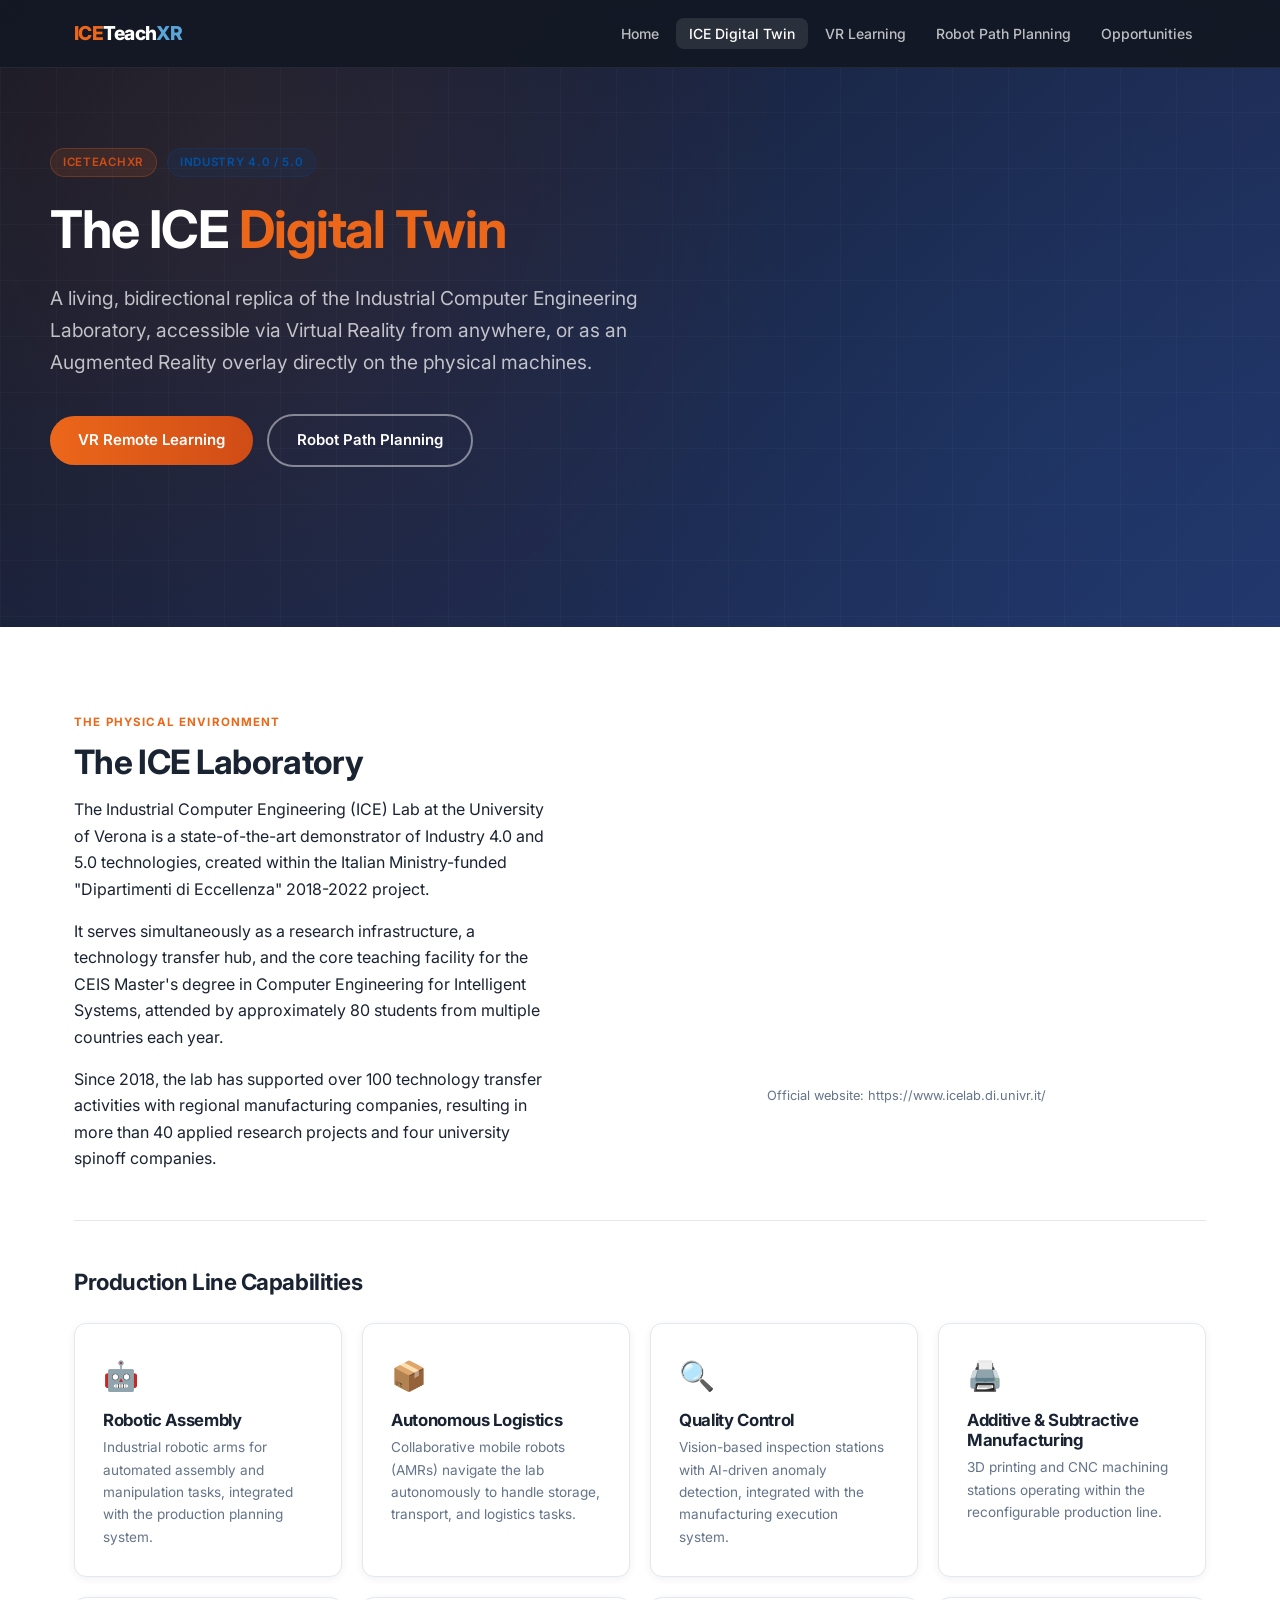
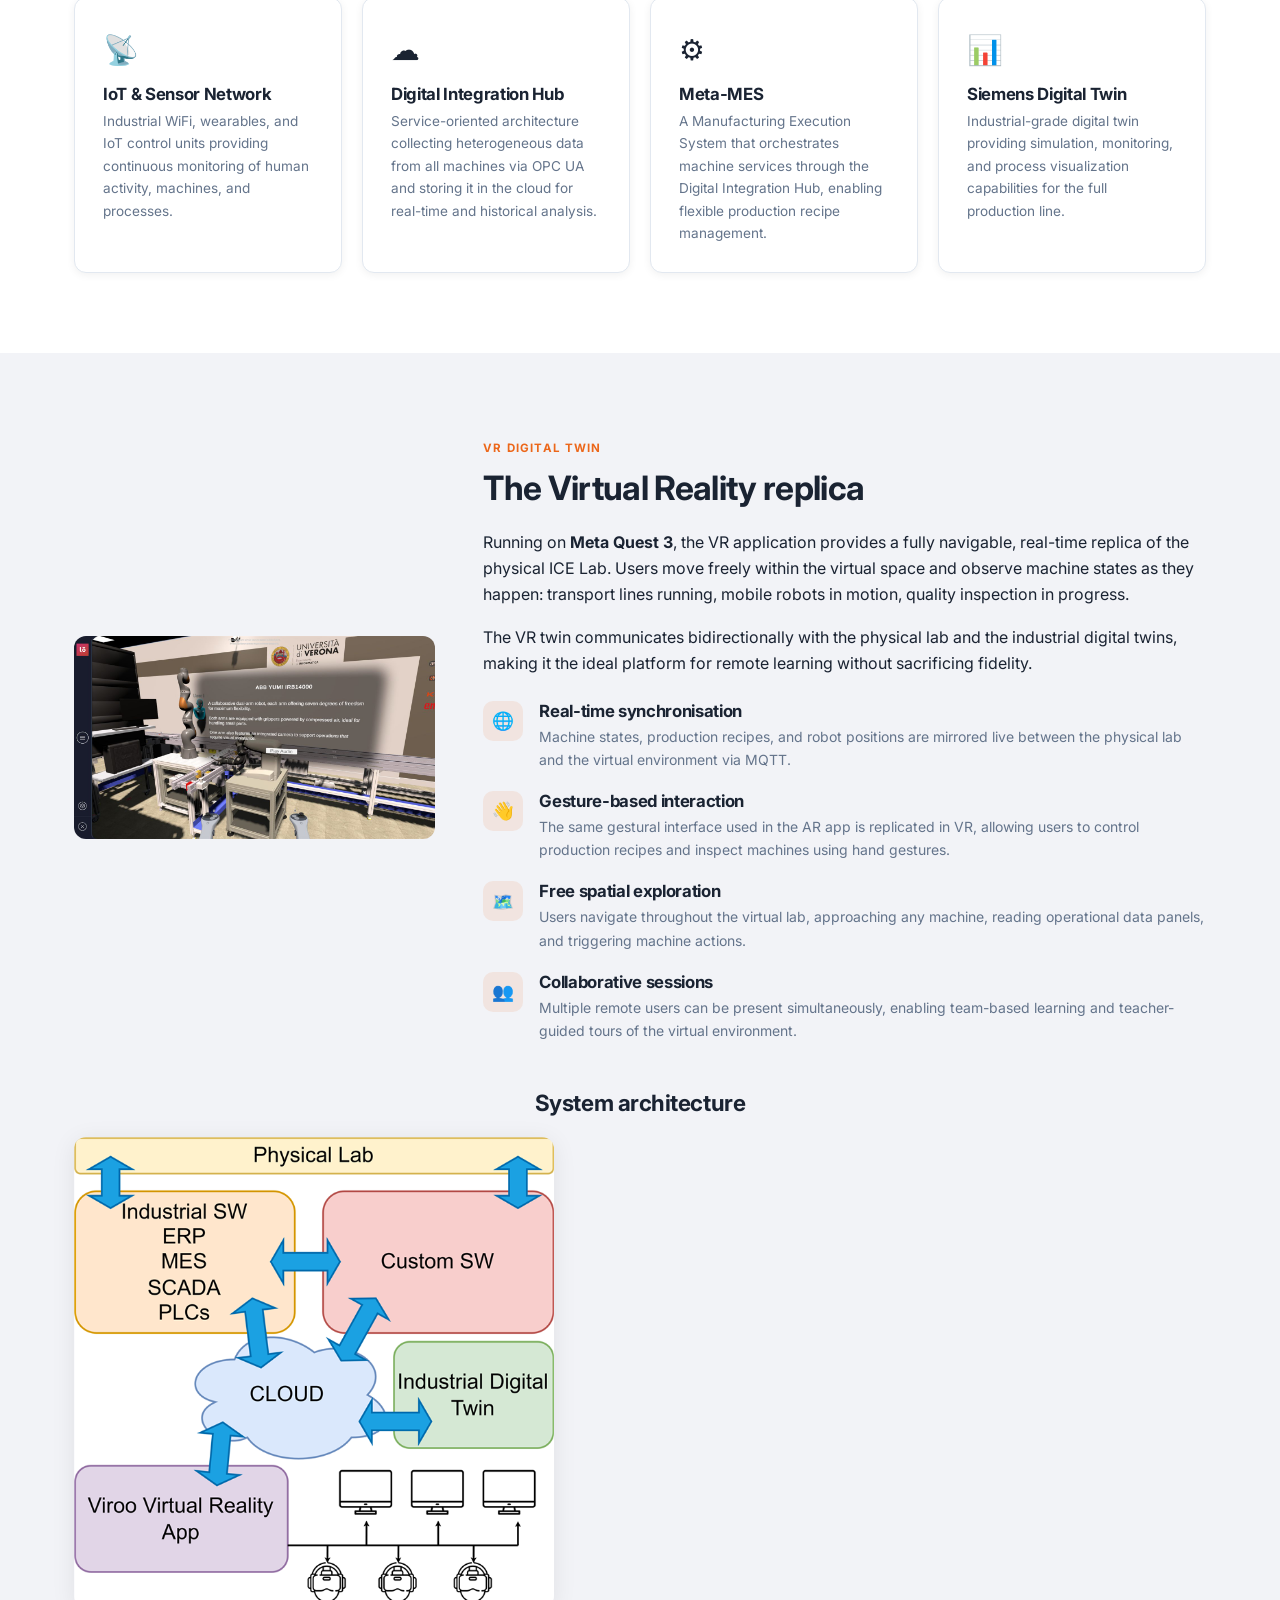
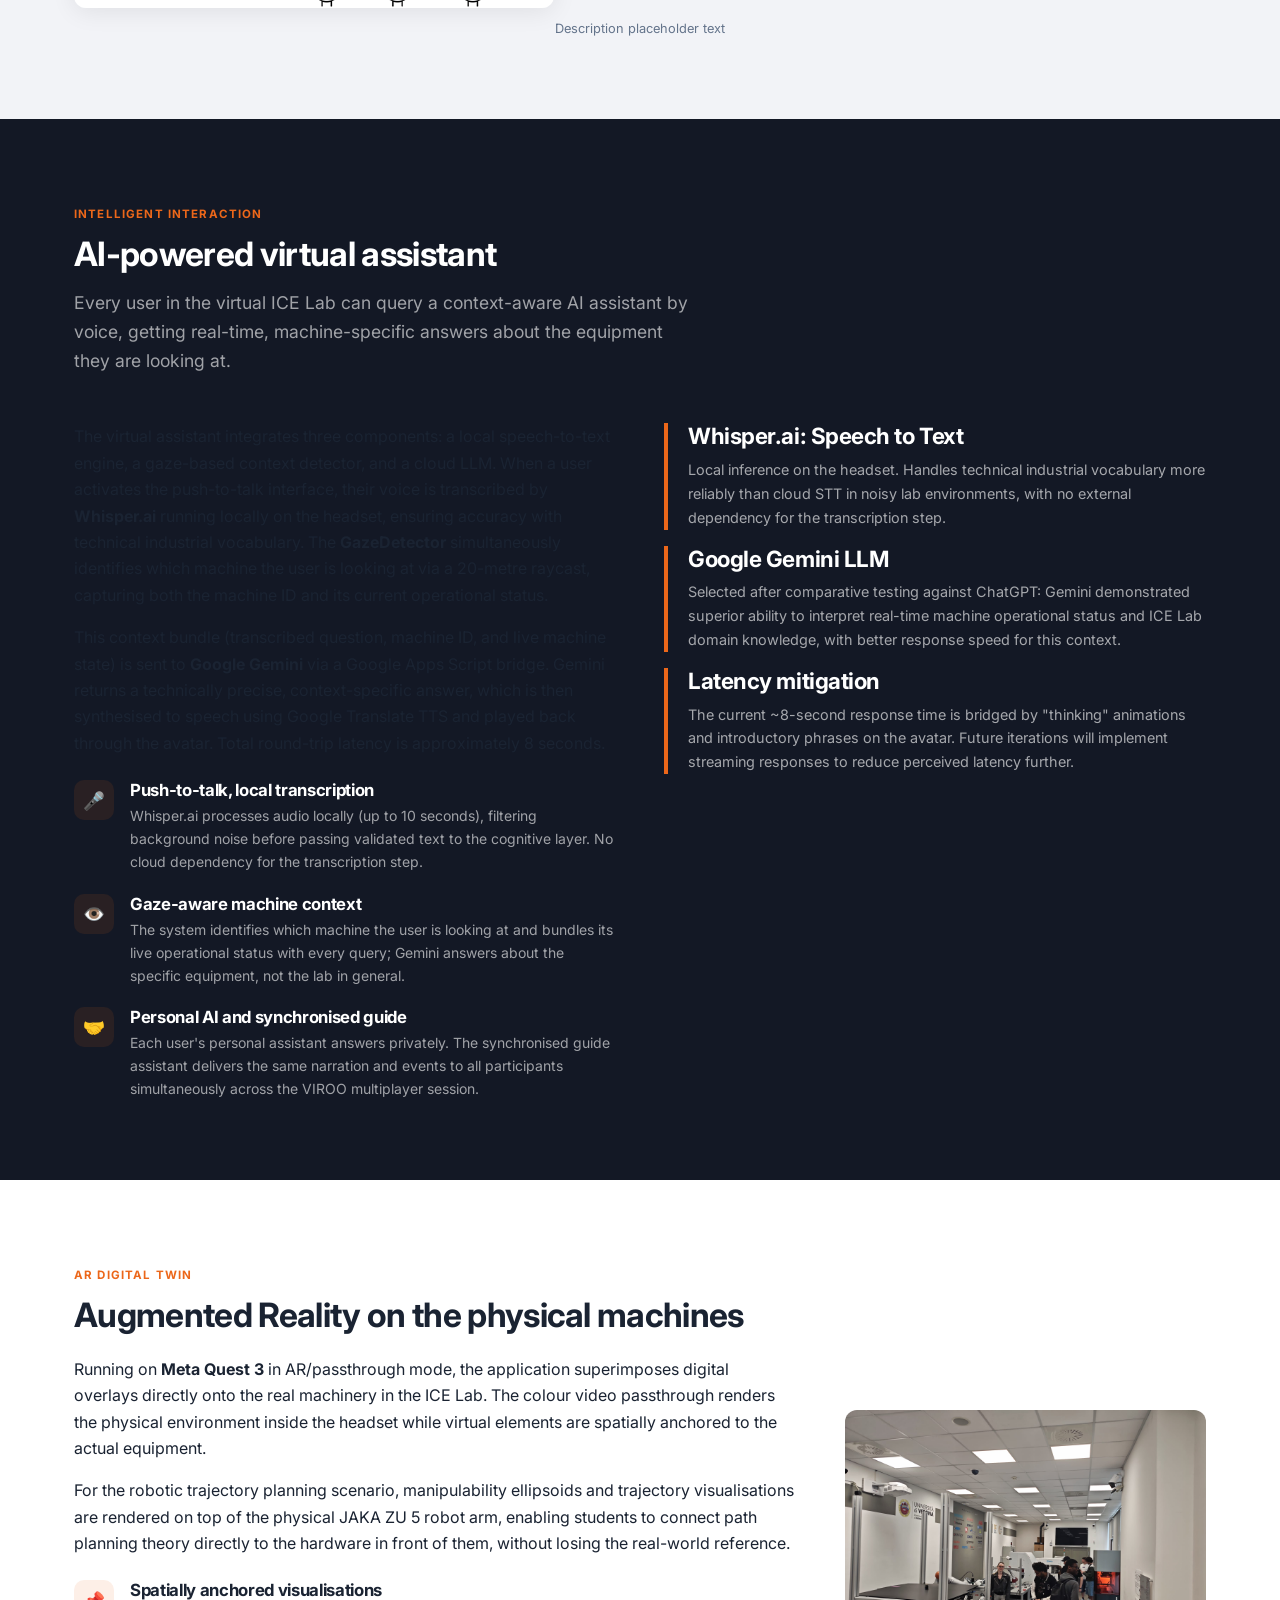
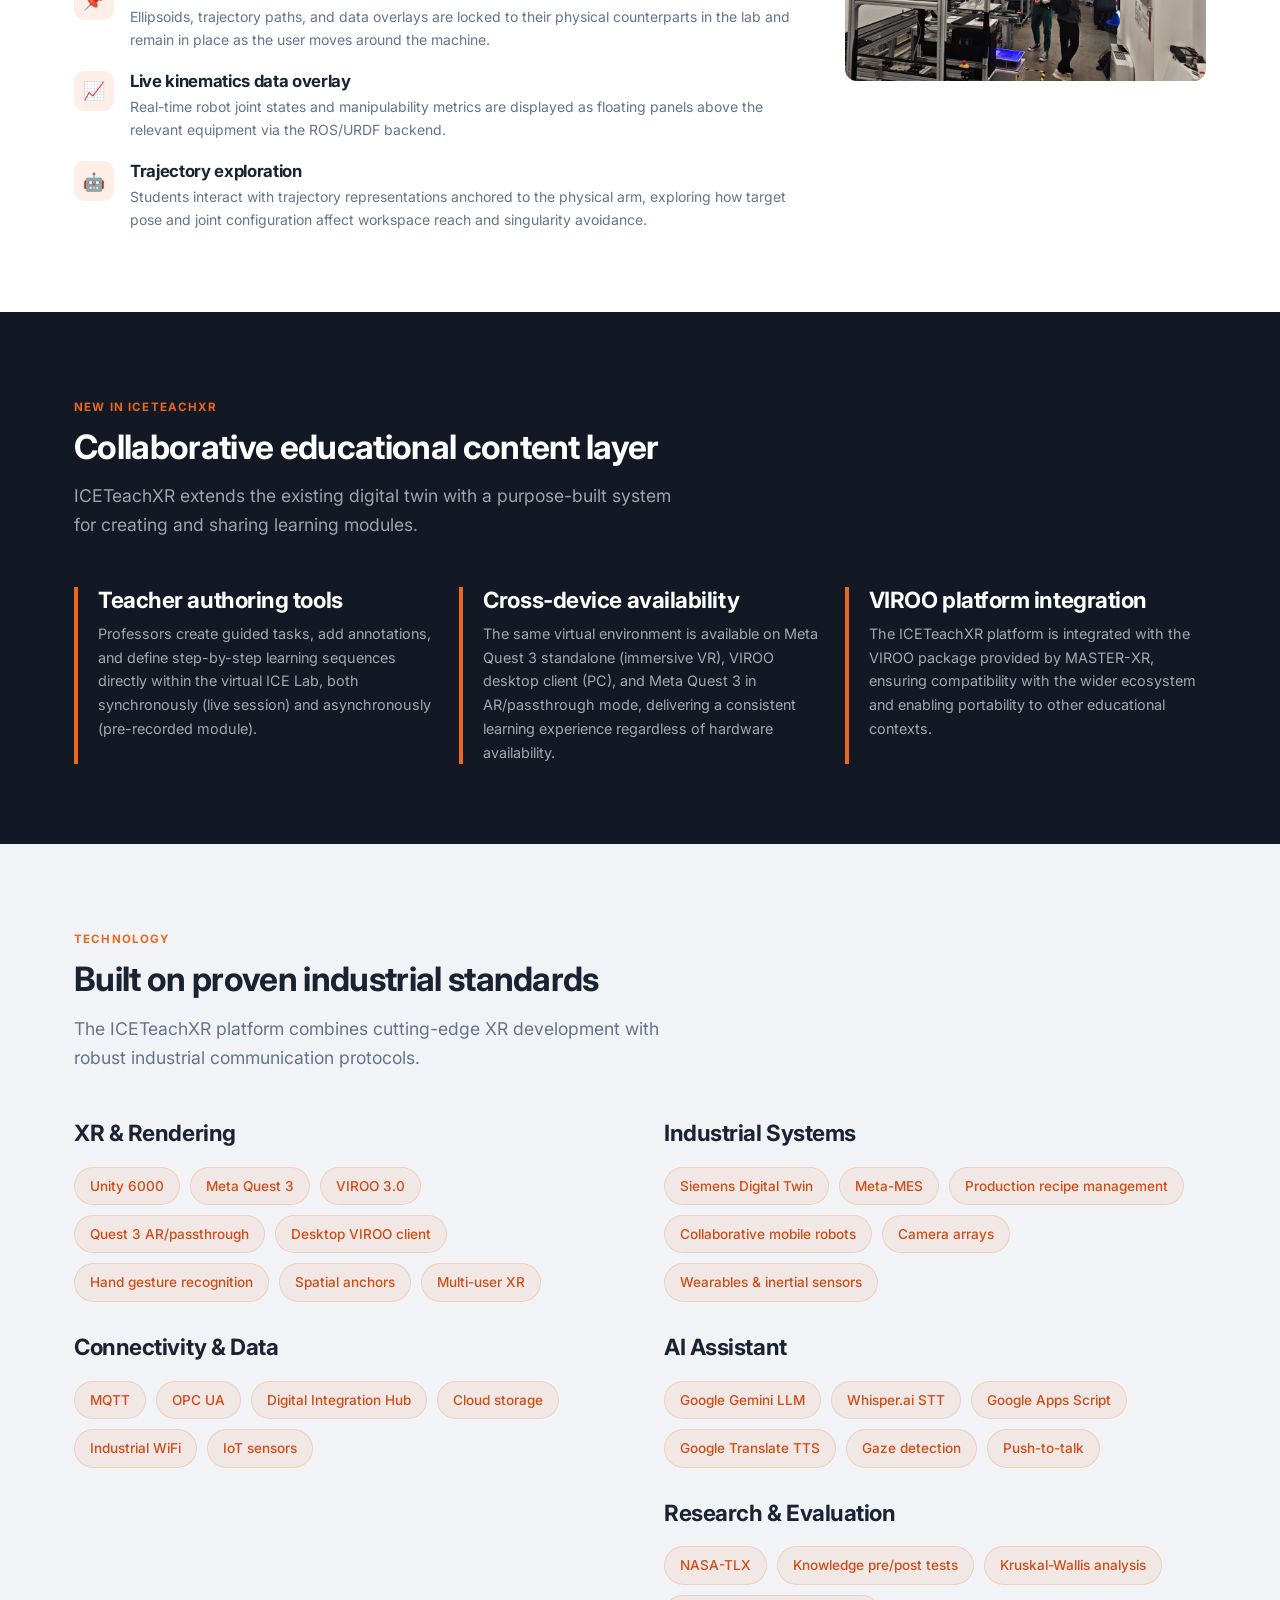
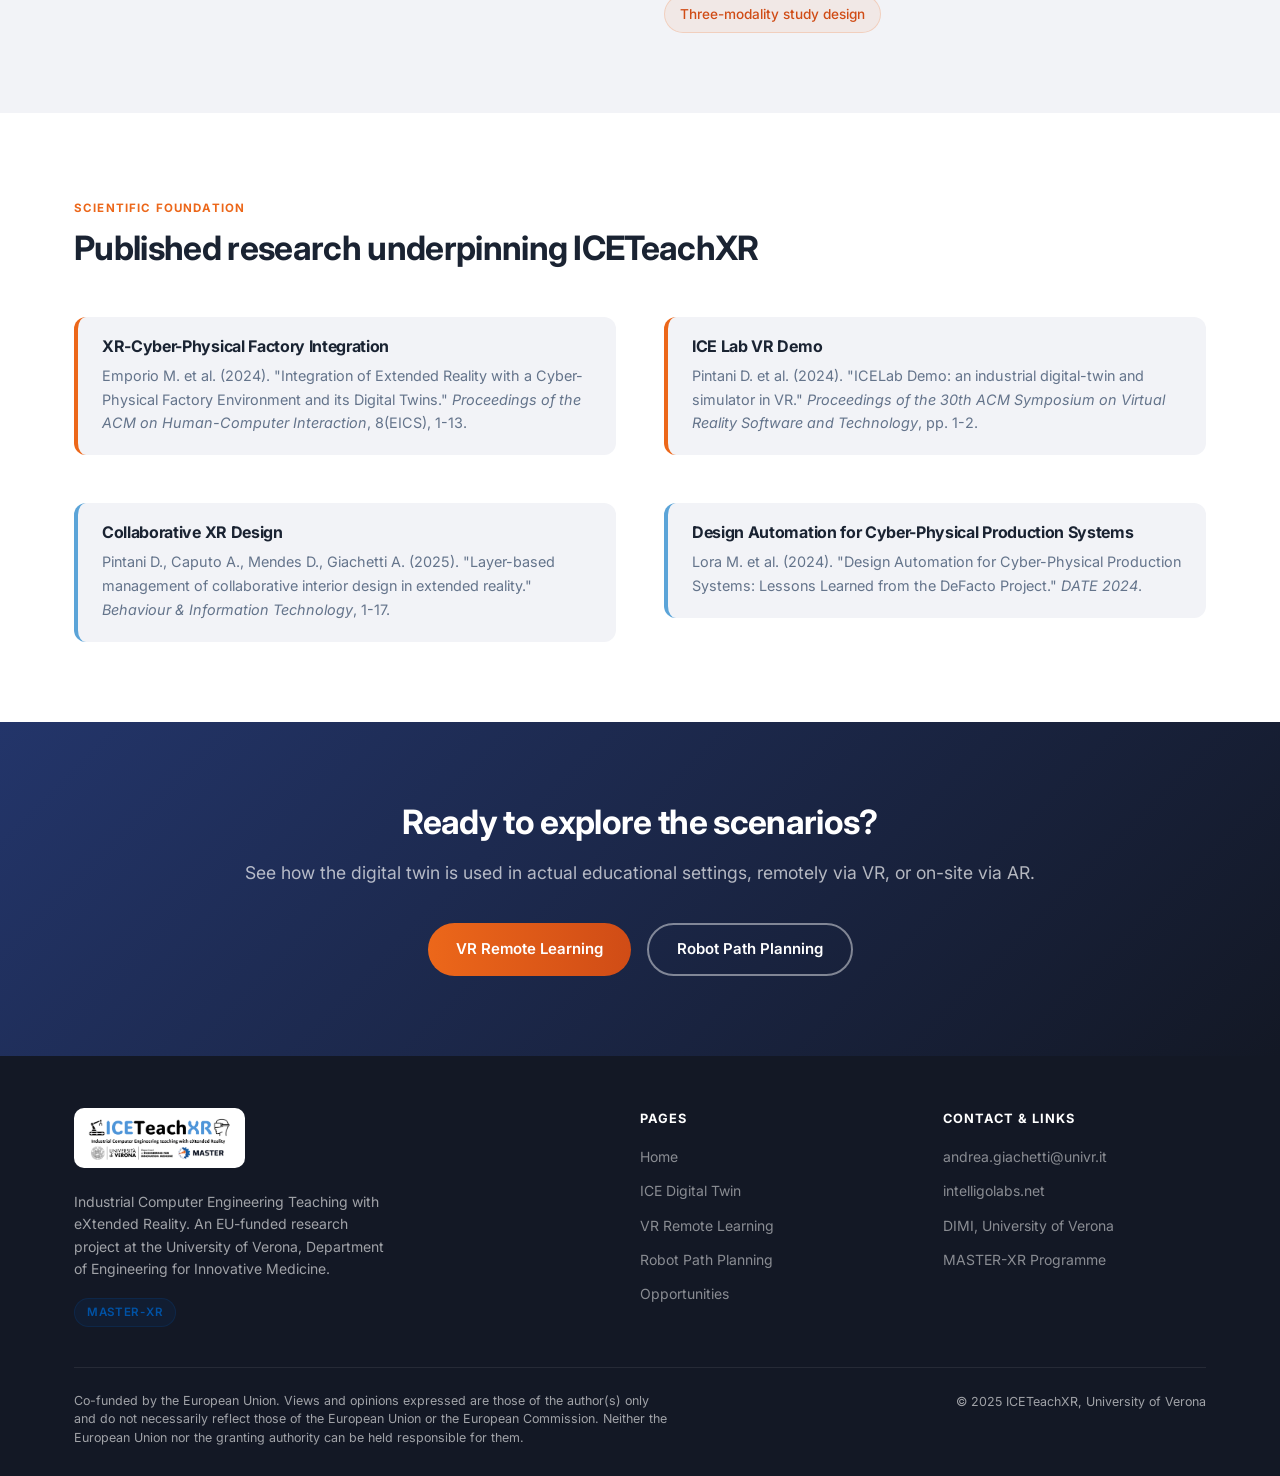
==== commit e97417c8: "Fix typo in official website paragraph" ====
--- a/ice-digital-twin.html
+++ b/ice-digital-twin.html
@@ -68,7 +68,7 @@
           <!-- <img class="img-cover" src="assets/images/photo-03.jpg" alt="ICE Lab production line: eight industrial stations including automated storage, conveyor line, cobot assembly, visual quality control, 3D printing and CNC milling">
         -->
         <iframe width="600" height="360" src="https://www.youtube.com/embed/9EGwQNe7EMw" title="The ICE Laboratory Demonstrator" frameborder="0" allow="accelerometer; autoplay; clipboard-write; encrypted-media; gyroscope; picture-in-picture; web-share" referrerpolicy="strict-origin-when-cross-origin" allowfullscreen></iframe>
-        <p style="font-size:.8rem;color:var(--text-muted);margin-top:10px;text-align:center;">Official website/infi: https://www.icelab.di.univr.it/ </p>
+        <p style="font-size:.8rem;color:var(--text-muted);margin-top:10px;text-align:center;">Official website: https://www.icelab.di.univr.it/ </p>
       </div>
     </div>
 
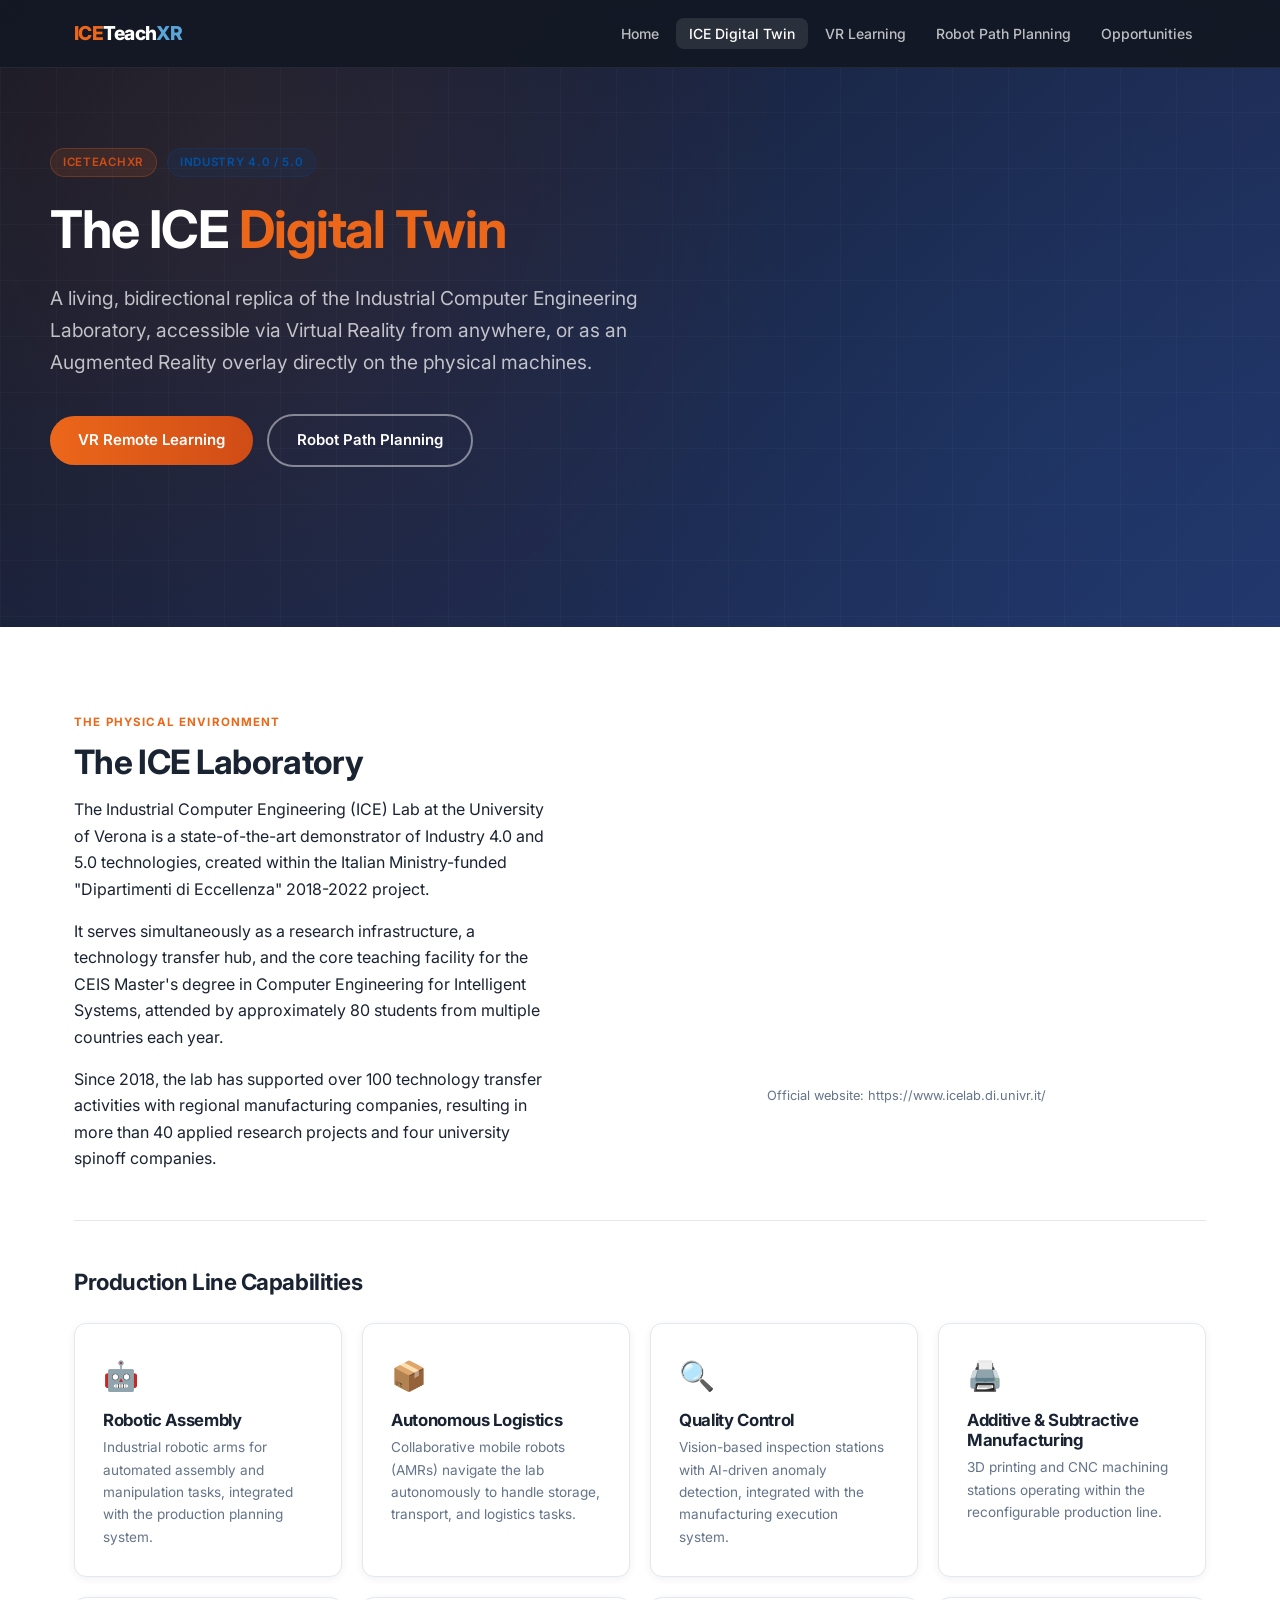
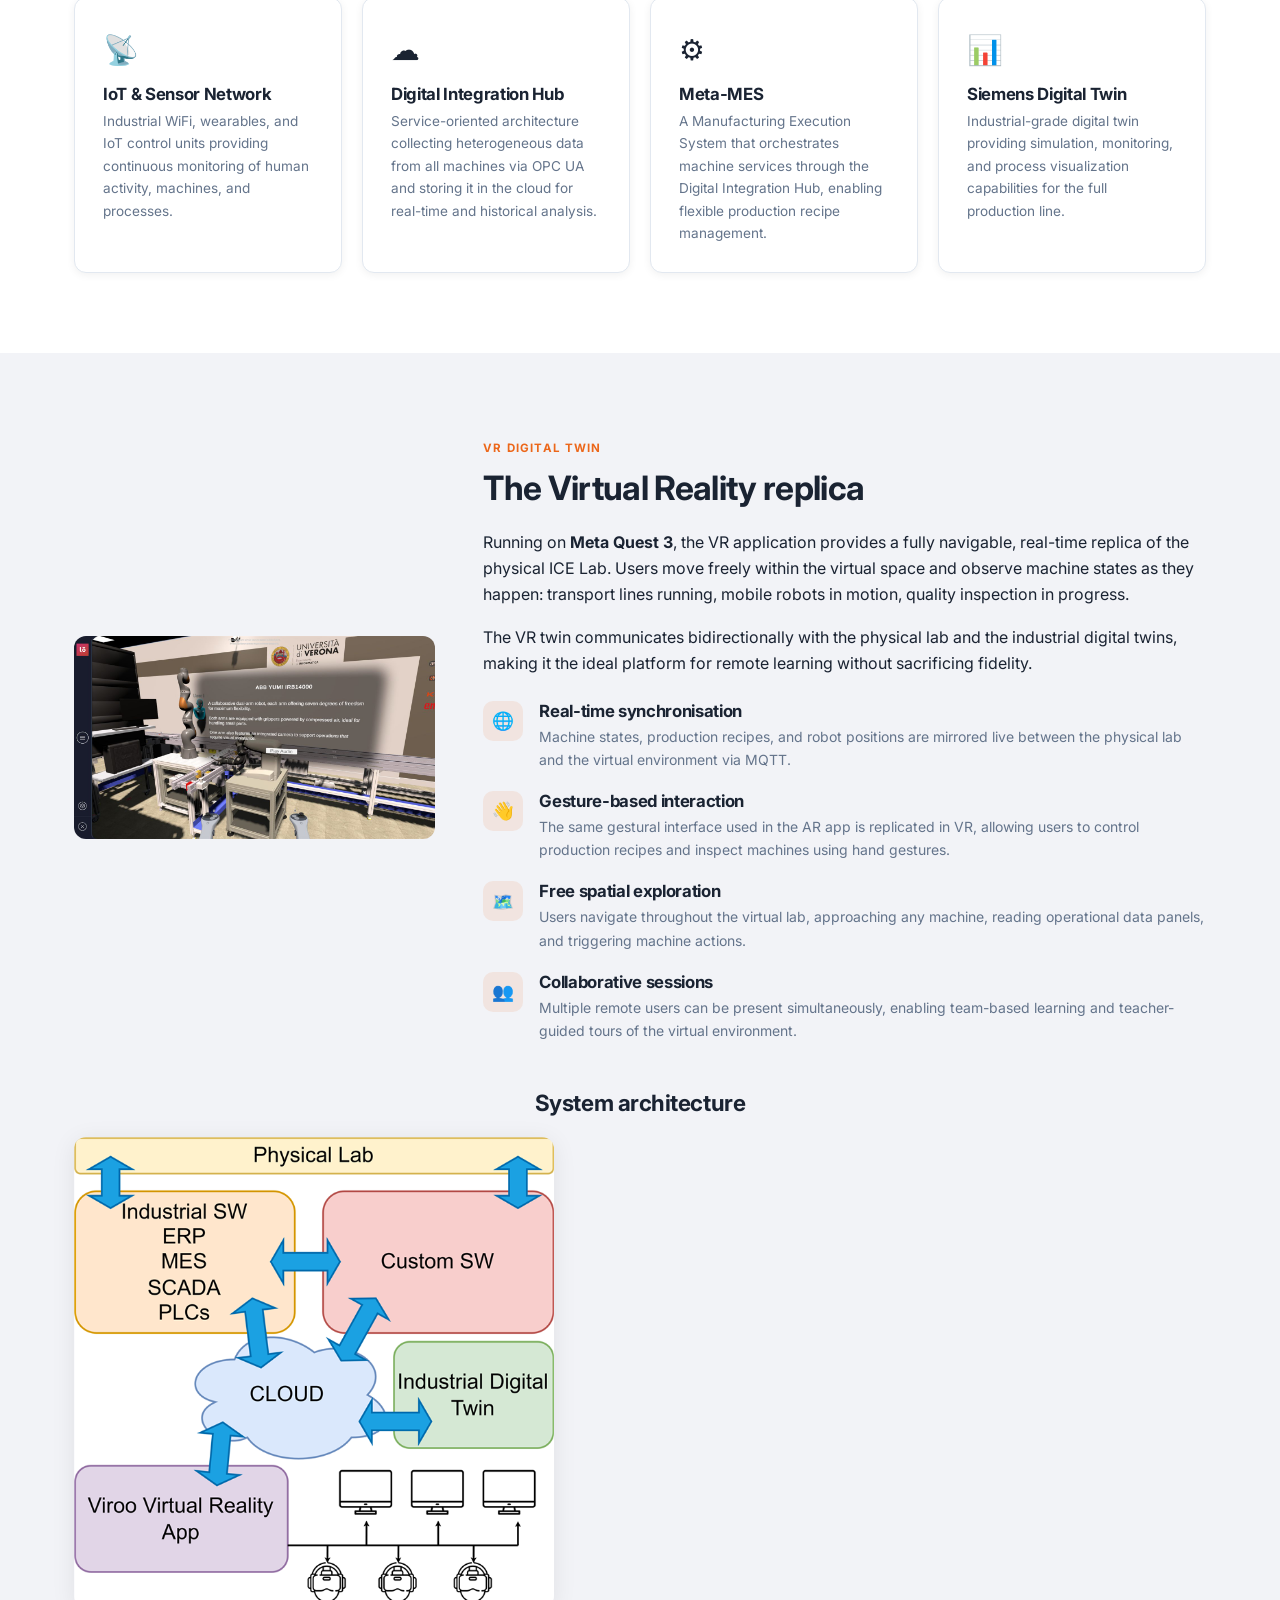
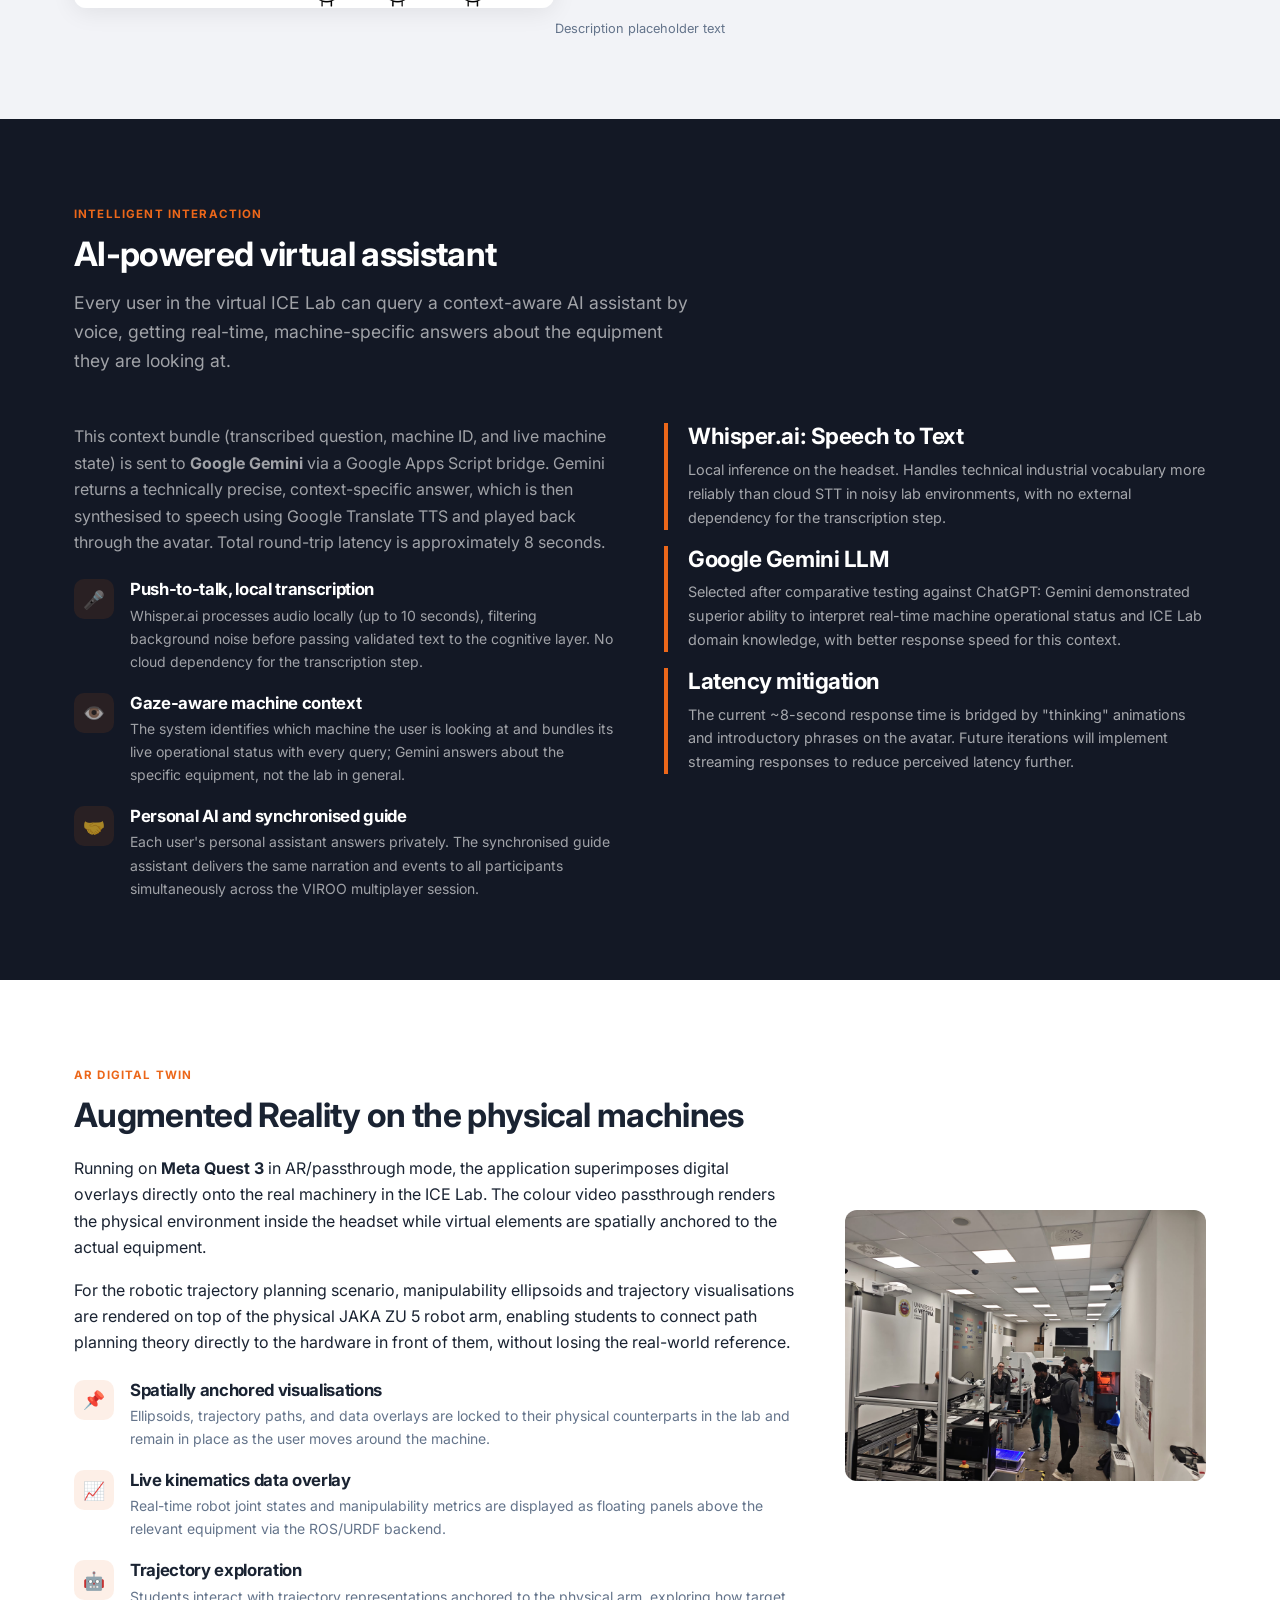
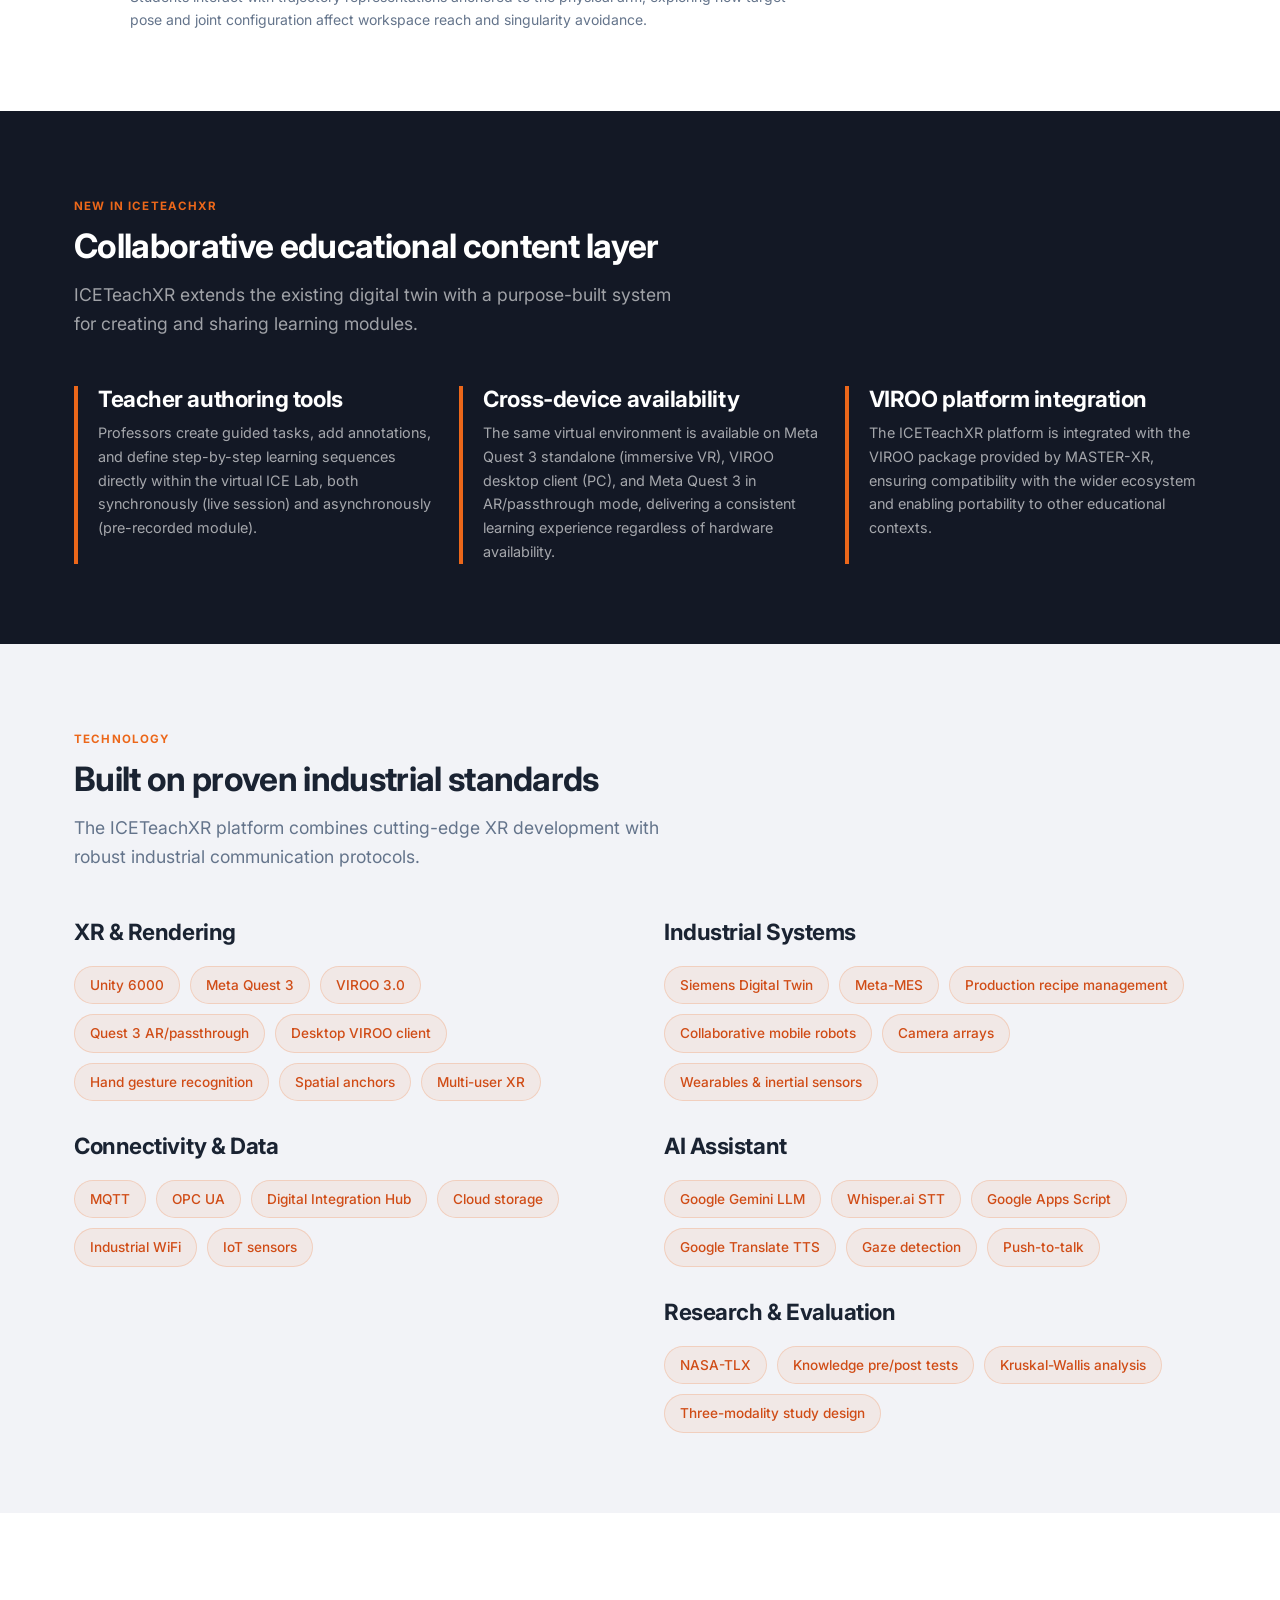
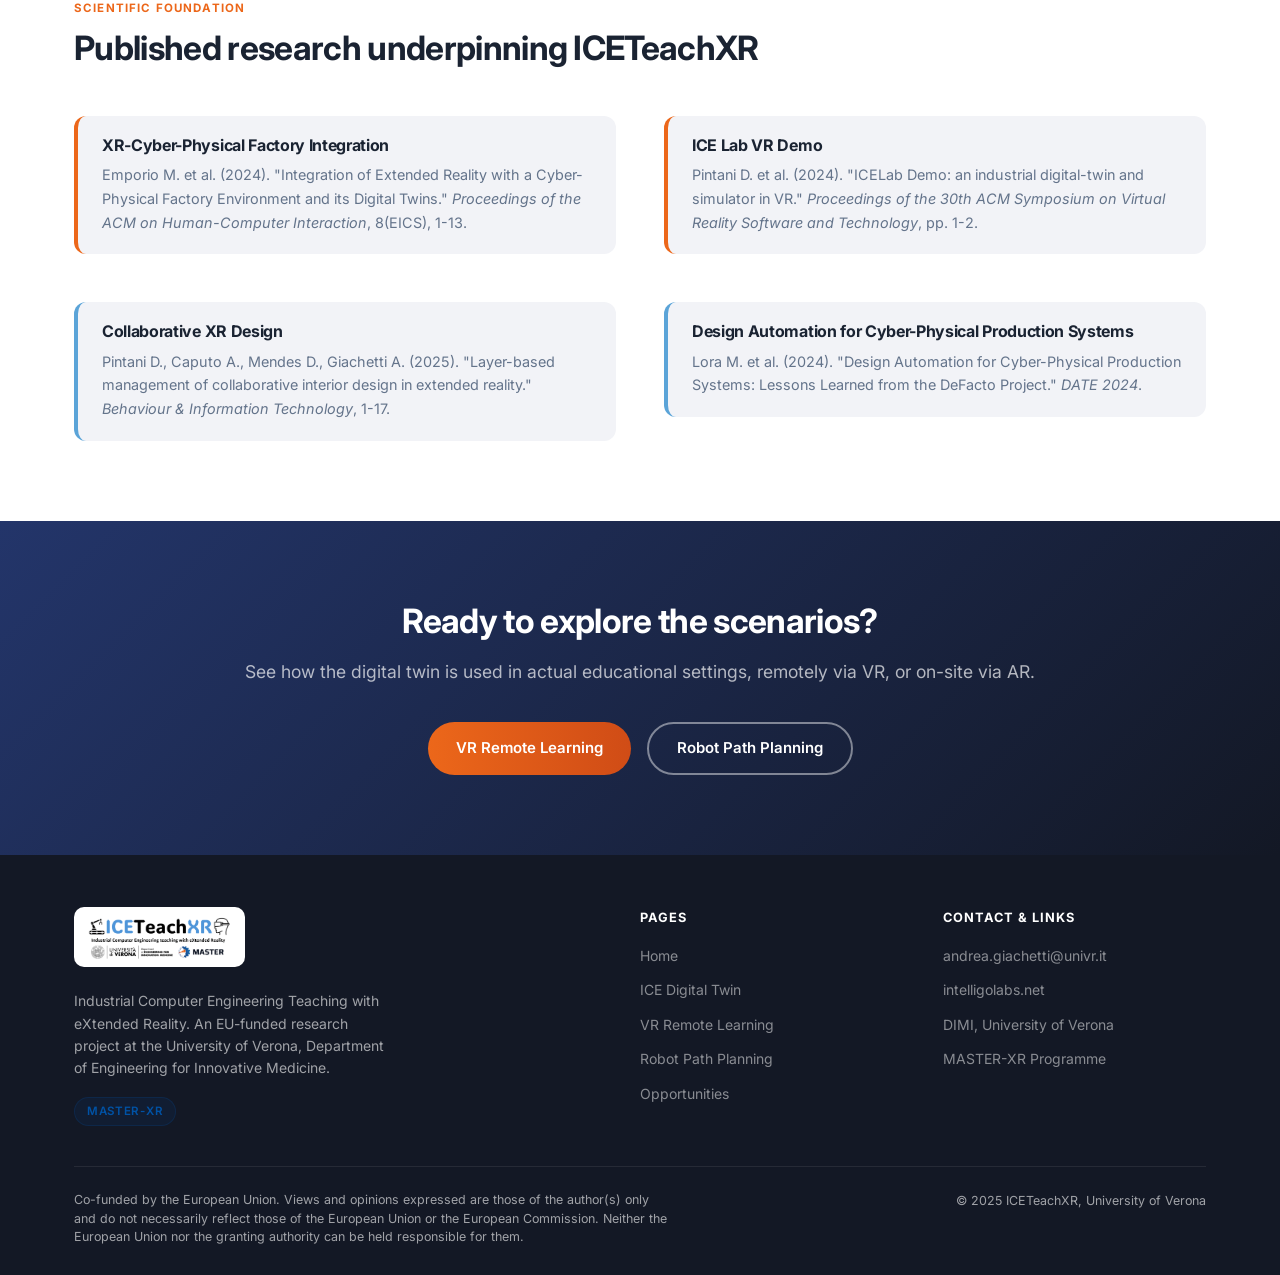
==== commit 0800d247: "Update virtual assistant description styling" ====
--- a/ice-digital-twin.html
+++ b/ice-digital-twin.html
@@ -182,7 +182,7 @@
       <p class="section-sub">Every user in the virtual ICE Lab can query a context-aware AI assistant by voice, getting real-time, machine-specific answers about the equipment they are looking at.</p>
     </div>
     <div class="g11">
-      <div>
+      <div style="color:rgba(255,255,255,.6);>
         <p>The virtual assistant integrates three components: a local speech-to-text engine, a gaze-based context detector, and a cloud LLM. When a user activates the push-to-talk interface, their voice is transcribed by <strong>Whisper.ai</strong> running locally on the headset, ensuring accuracy with technical industrial vocabulary. The <strong>GazeDetector</strong> simultaneously identifies which machine the user is looking at via a 20-metre raycast, capturing both the machine ID and its current operational status.</p>
         <p style="margin-top:16px;">This context bundle (transcribed question, machine ID, and live machine state) is sent to <strong>Google Gemini</strong> via a Google Apps Script bridge. Gemini returns a technically precise, context-specific answer, which is then synthesised to speech using Google Translate TTS and played back through the avatar. Total round-trip latency is approximately 8 seconds.</p>
         <ul class="feature-list" style="margin-top:24px;">
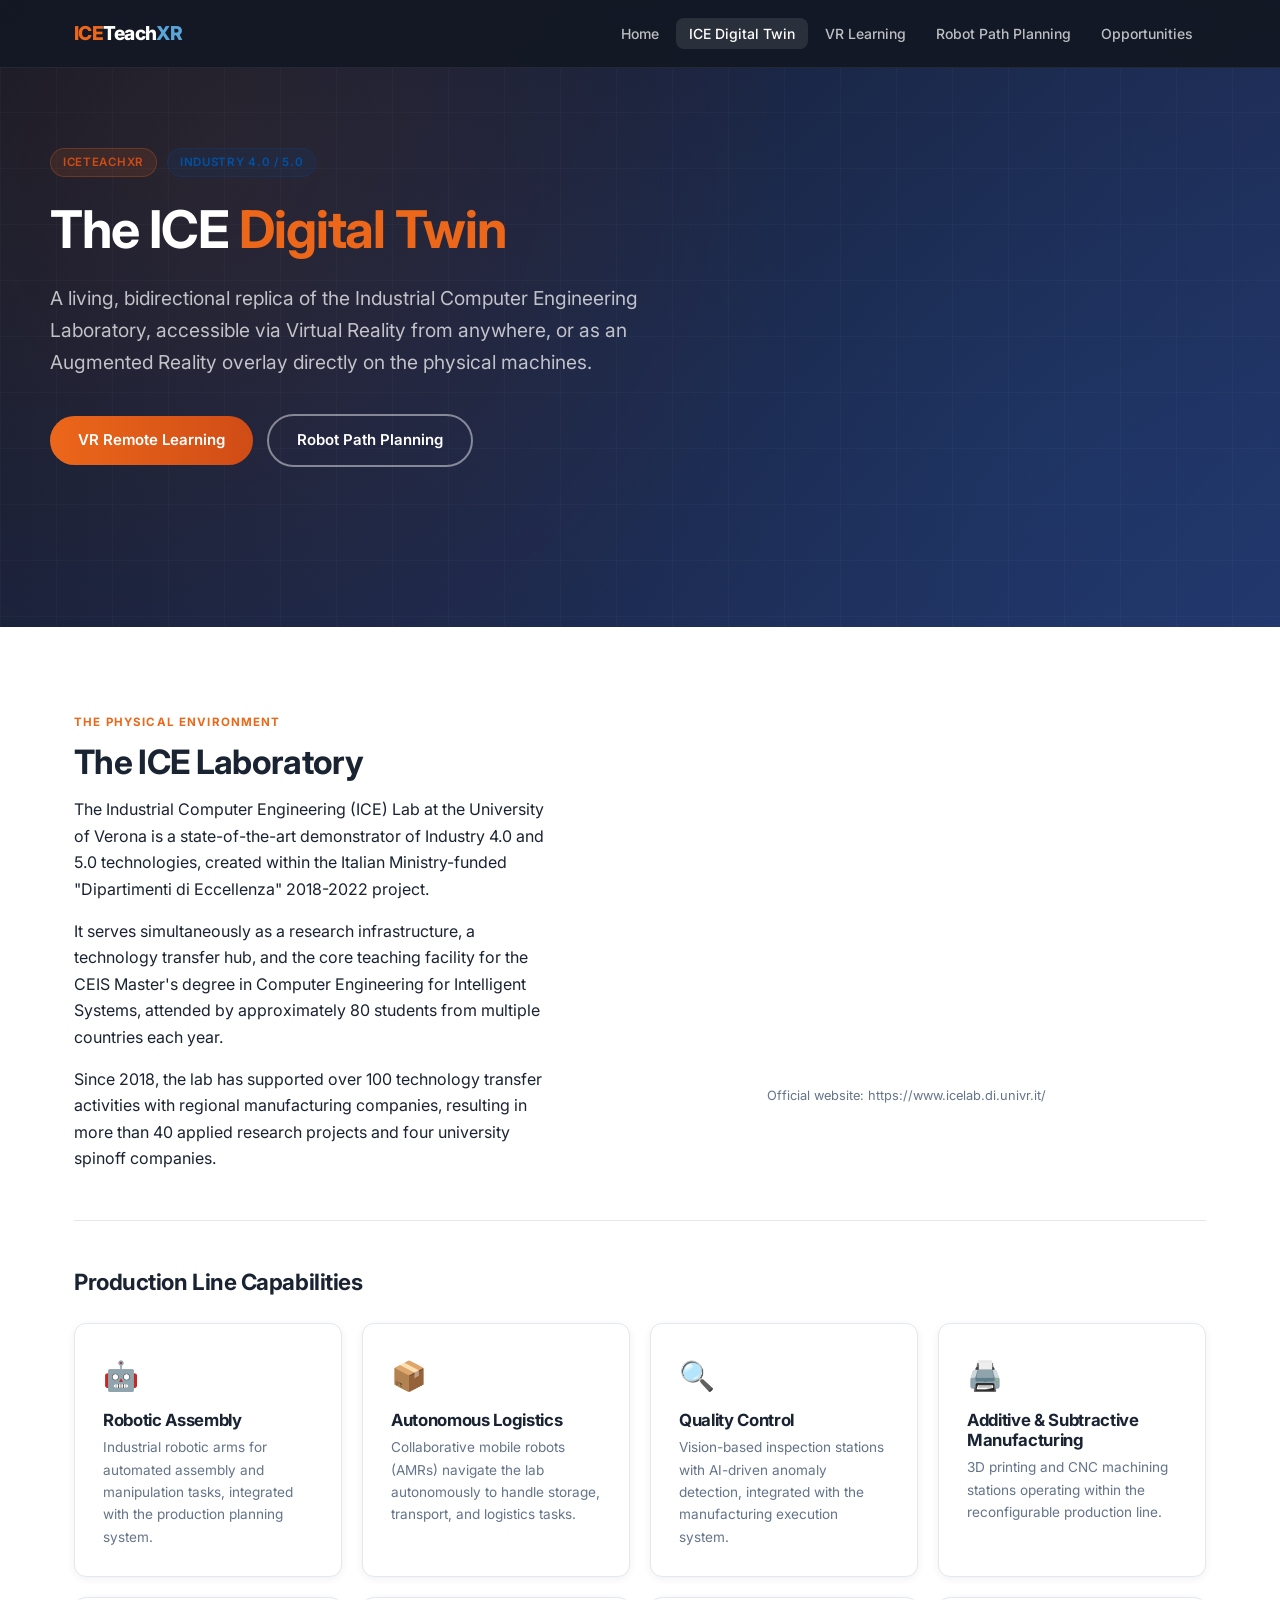
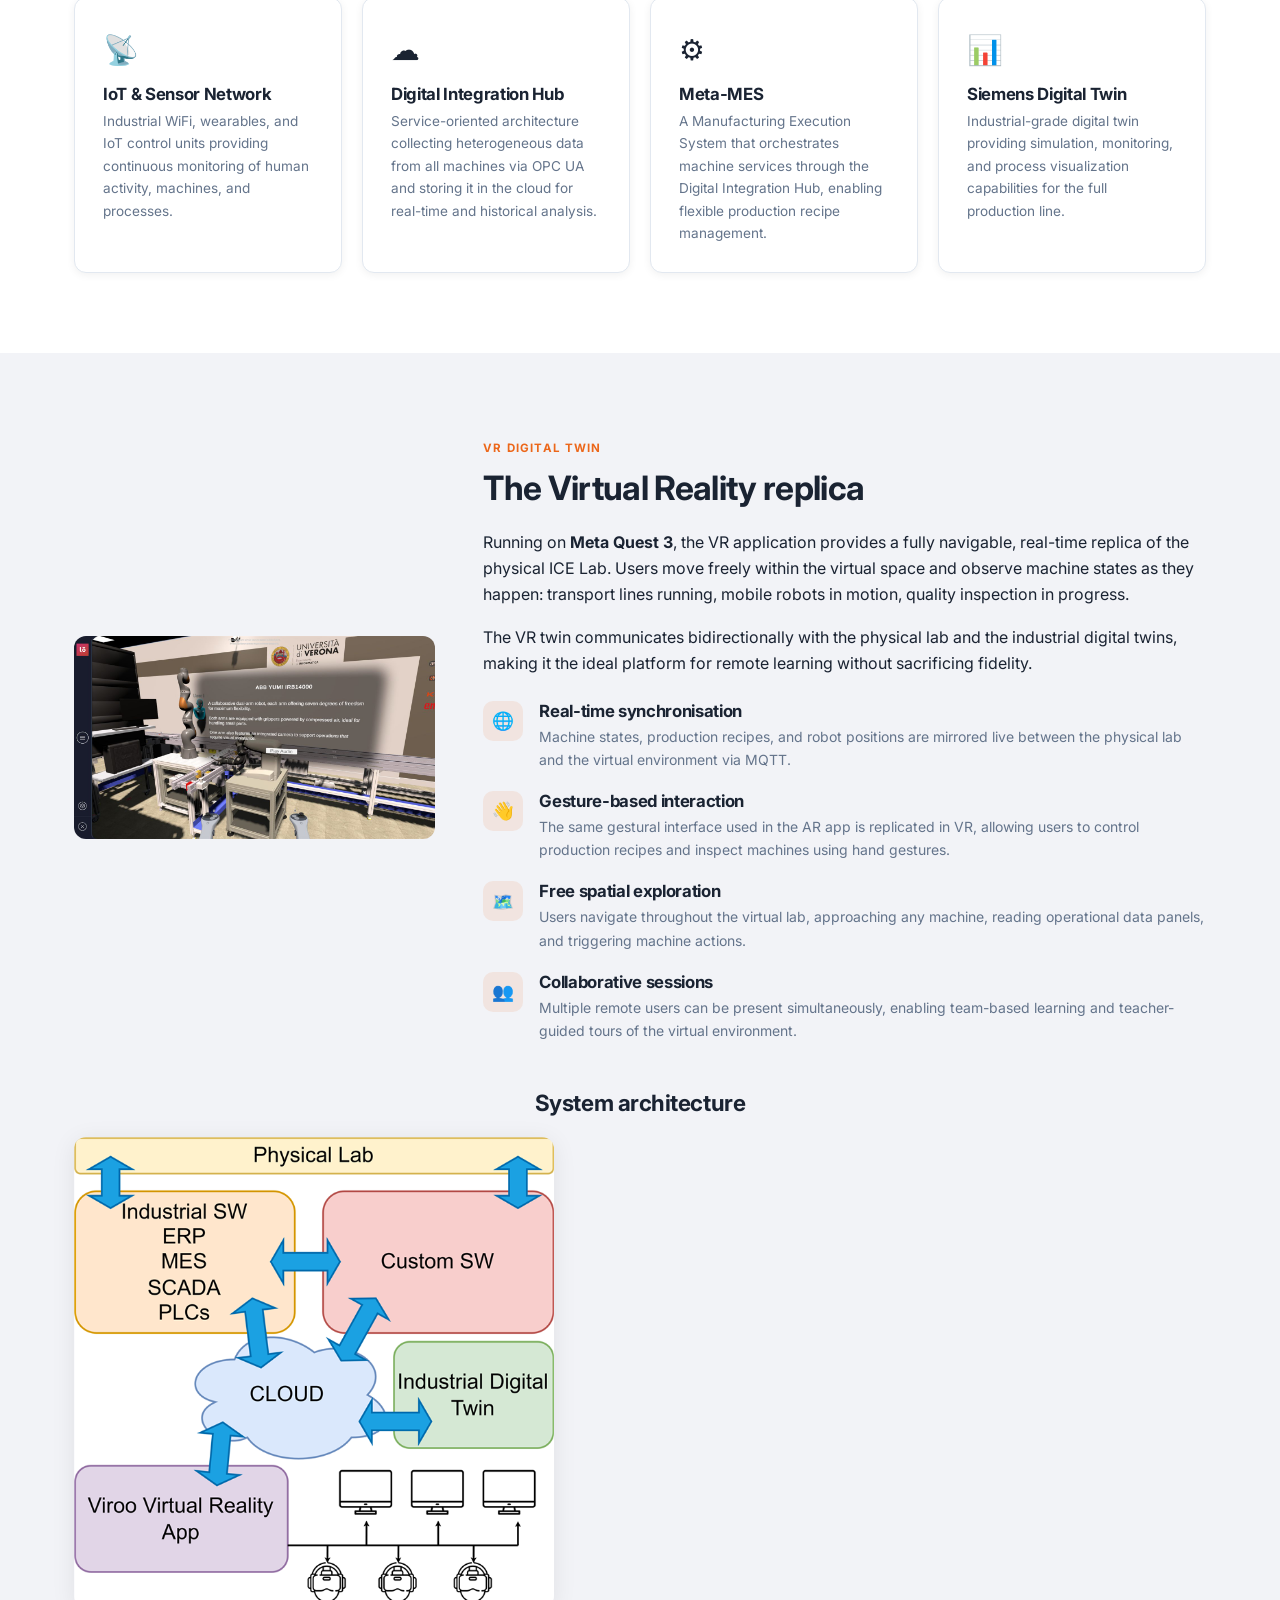
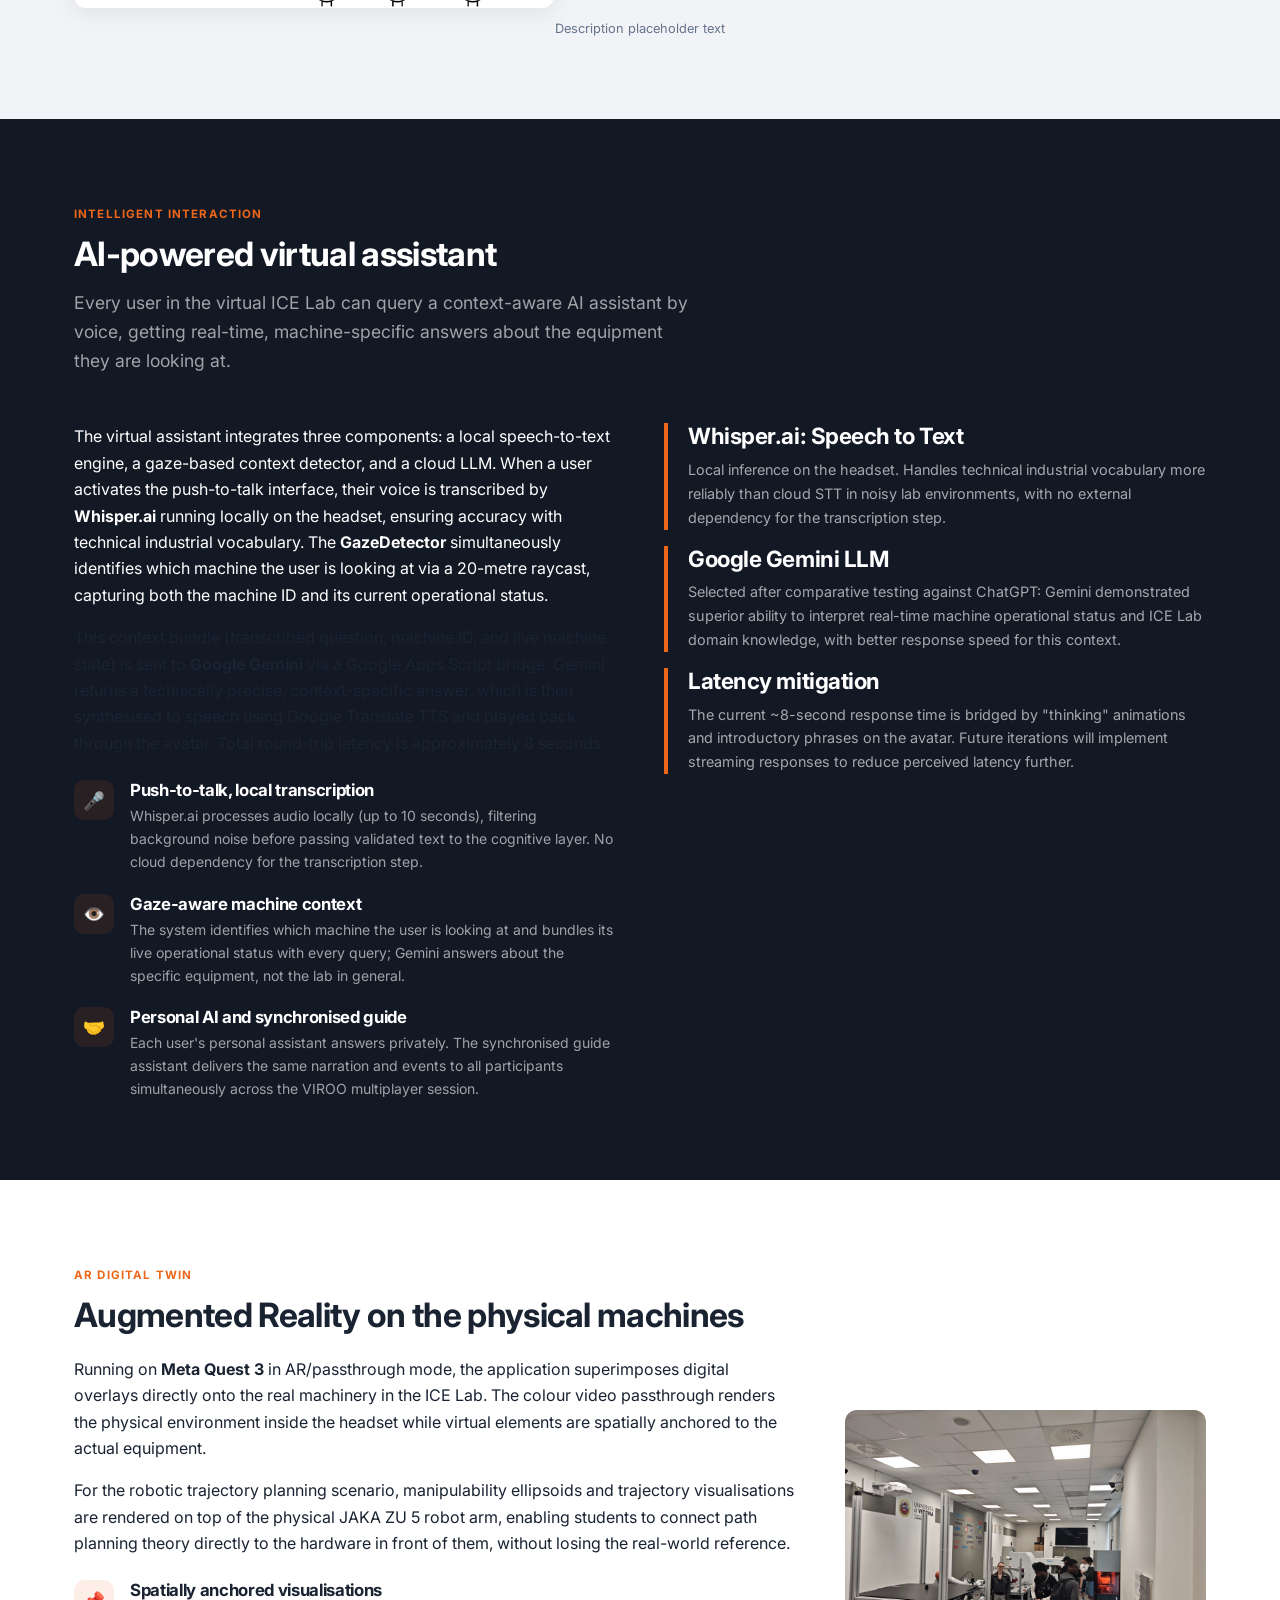
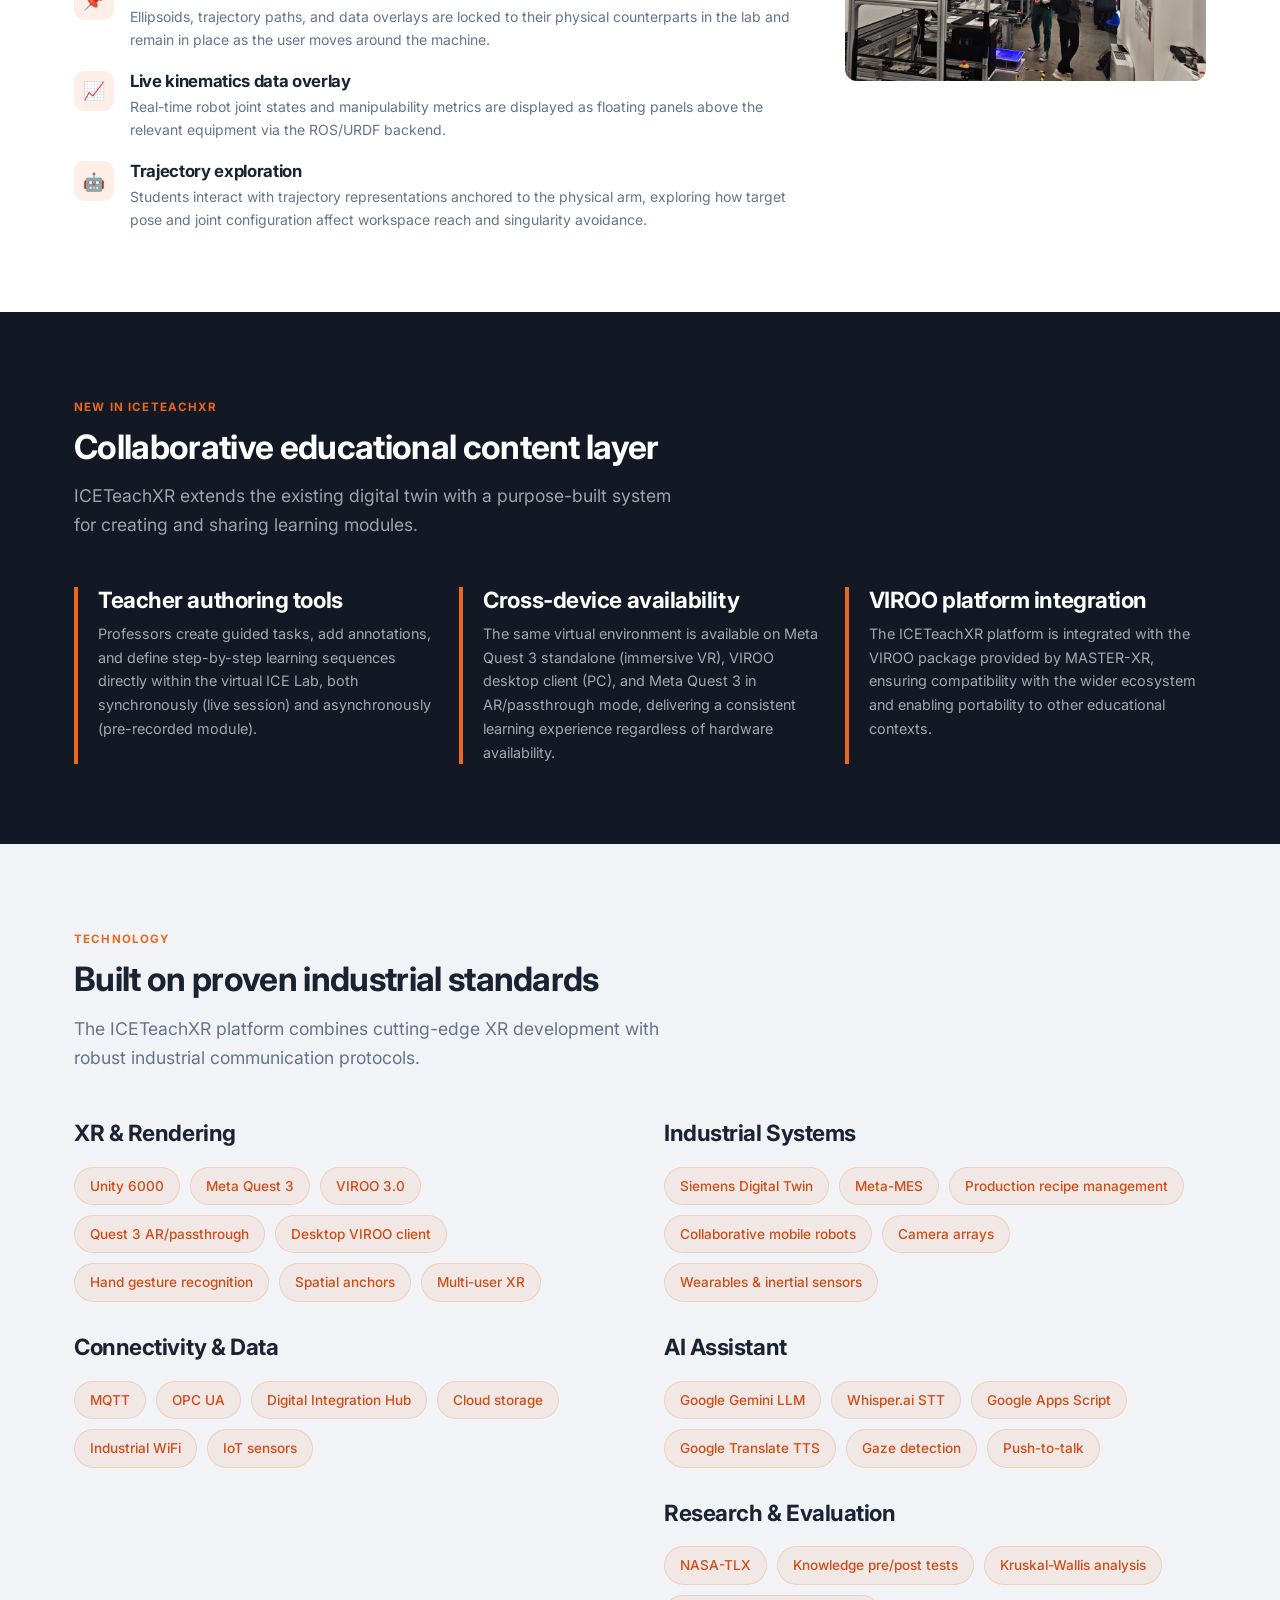
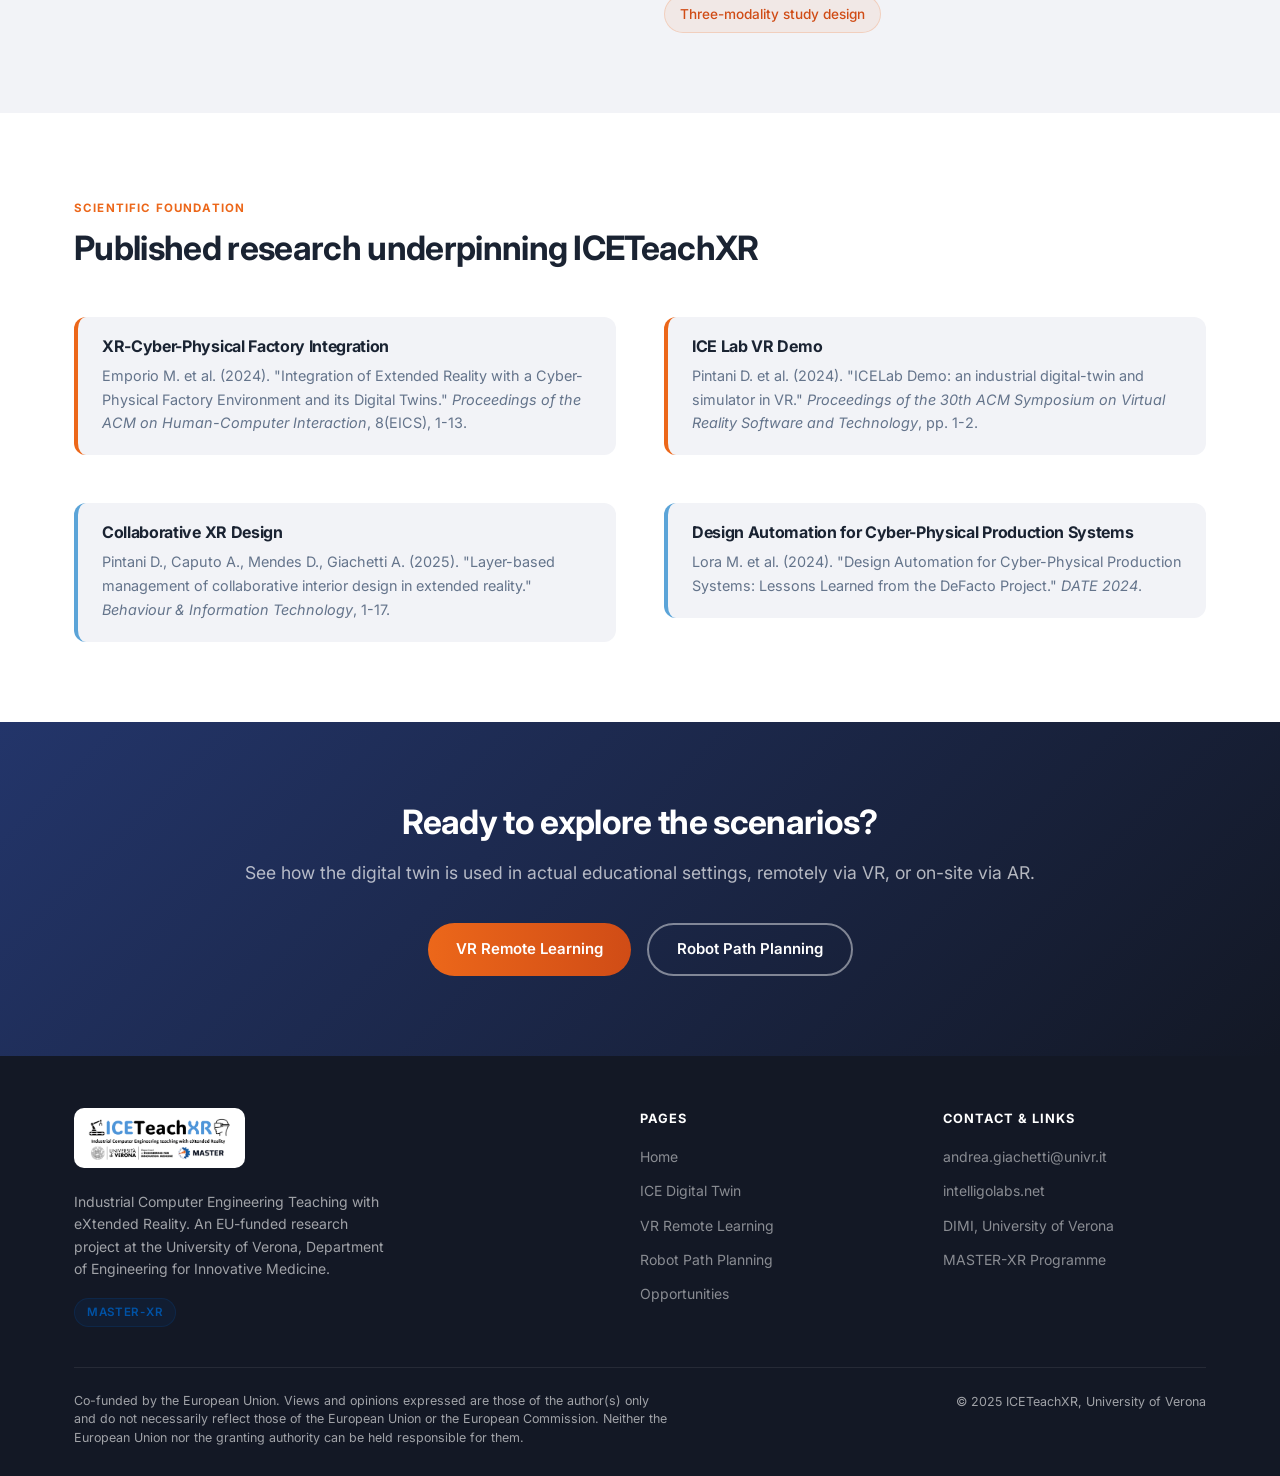
==== commit 9f914178: "Update ice-digital-twin.html" ====
--- a/ice-digital-twin.html
+++ b/ice-digital-twin.html
@@ -182,9 +182,9 @@
       <p class="section-sub">Every user in the virtual ICE Lab can query a context-aware AI assistant by voice, getting real-time, machine-specific answers about the equipment they are looking at.</p>
     </div>
     <div class="g11">
-      <div style="color:rgba(255,255,255,.6);>
-        <p>The virtual assistant integrates three components: a local speech-to-text engine, a gaze-based context detector, and a cloud LLM. When a user activates the push-to-talk interface, their voice is transcribed by <strong>Whisper.ai</strong> running locally on the headset, ensuring accuracy with technical industrial vocabulary. The <strong>GazeDetector</strong> simultaneously identifies which machine the user is looking at via a 20-metre raycast, capturing both the machine ID and its current operational status.</p>
-        <p style="margin-top:16px;">This context bundle (transcribed question, machine ID, and live machine state) is sent to <strong>Google Gemini</strong> via a Google Apps Script bridge. Gemini returns a technically precise, context-specific answer, which is then synthesised to speech using Google Translate TTS and played back through the avatar. Total round-trip latency is approximately 8 seconds.</p>
+      <div >
+        <p style="color:rgba(255,255,255,1);">The virtual assistant integrates three components: a local speech-to-text engine, a gaze-based context detector, and a cloud LLM. When a user activates the push-to-talk interface, their voice is transcribed by <strong>Whisper.ai</strong> running locally on the headset, ensuring accuracy with technical industrial vocabulary. The <strong>GazeDetector</strong> simultaneously identifies which machine the user is looking at via a 20-metre raycast, capturing both the machine ID and its current operational status.</p>
+        <p style="margin-top:16px; style="color:rgba(255,255,255,1);"">This context bundle (transcribed question, machine ID, and live machine state) is sent to <strong>Google Gemini</strong> via a Google Apps Script bridge. Gemini returns a technically precise, context-specific answer, which is then synthesised to speech using Google Translate TTS and played back through the avatar. Total round-trip latency is approximately 8 seconds.</p>
         <ul class="feature-list" style="margin-top:24px;">
           <li class="feature-item">
             <div class="fi-icon">🎤</div>
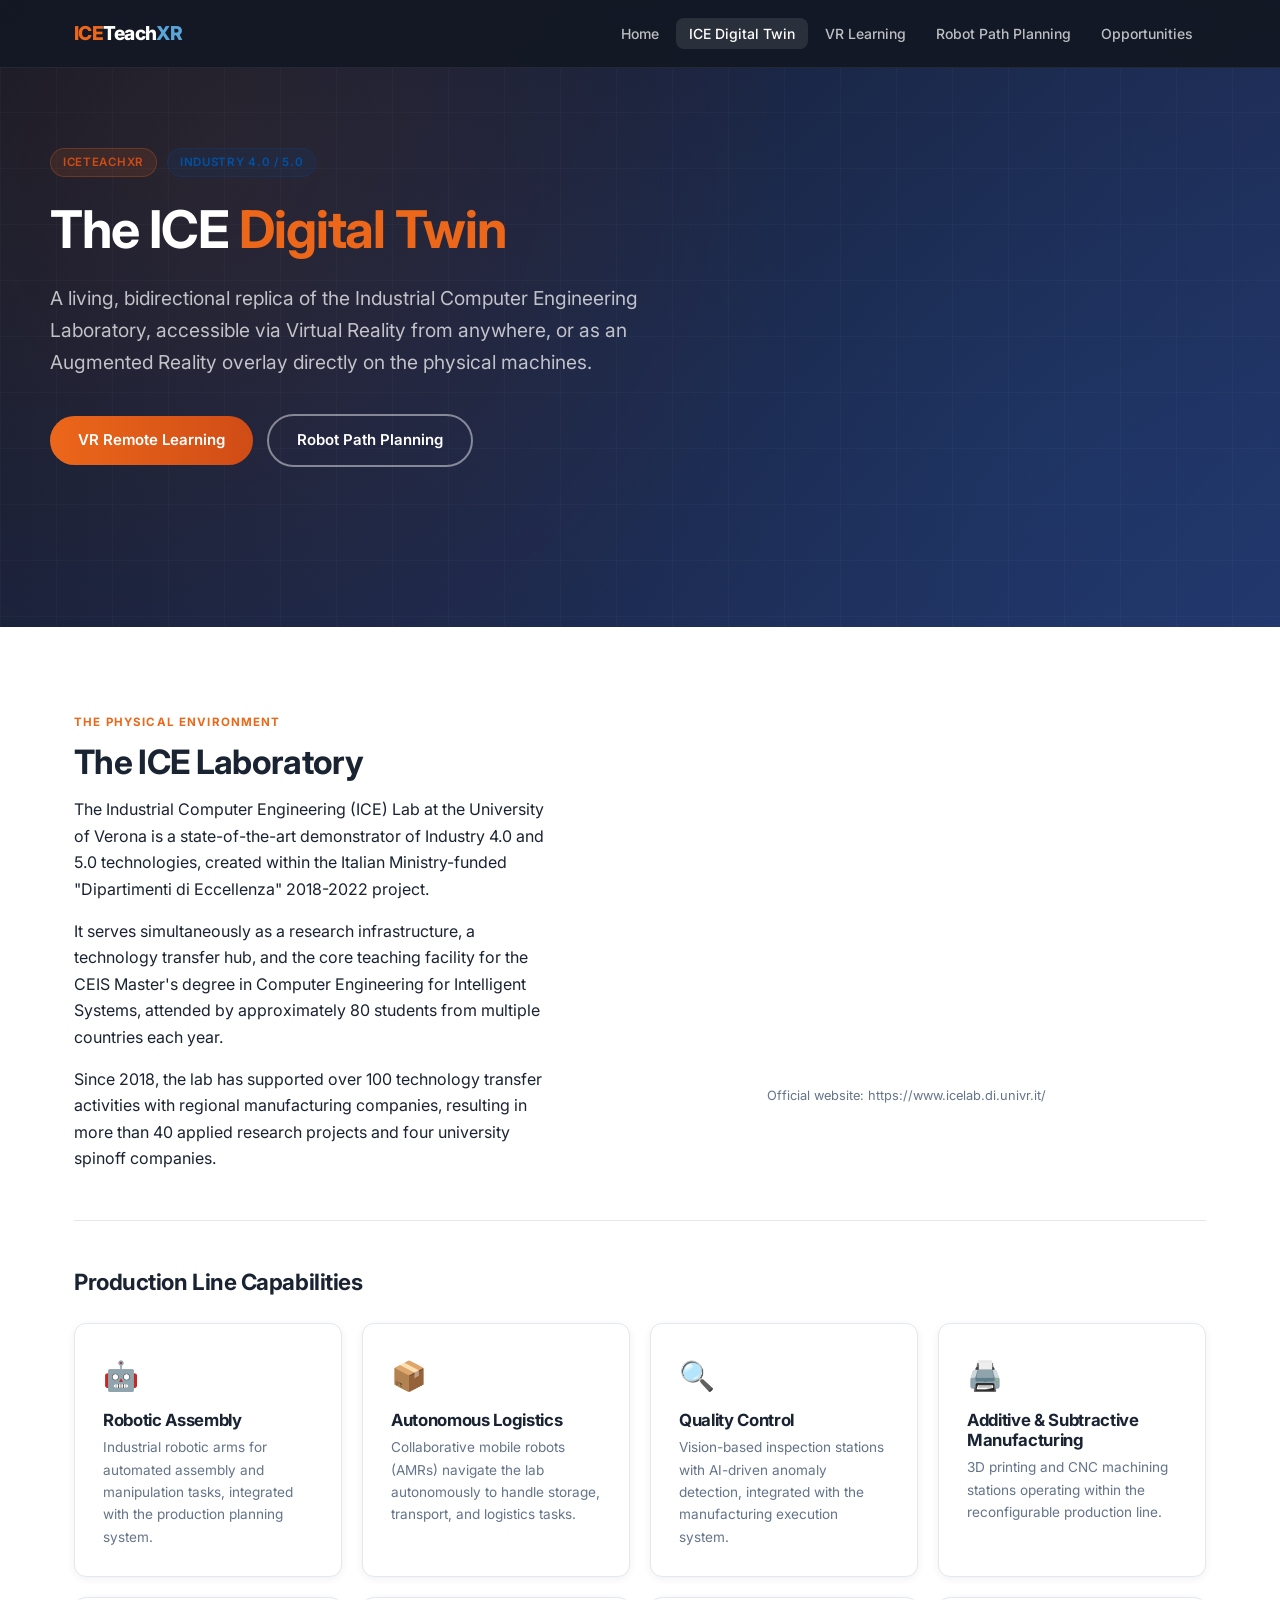
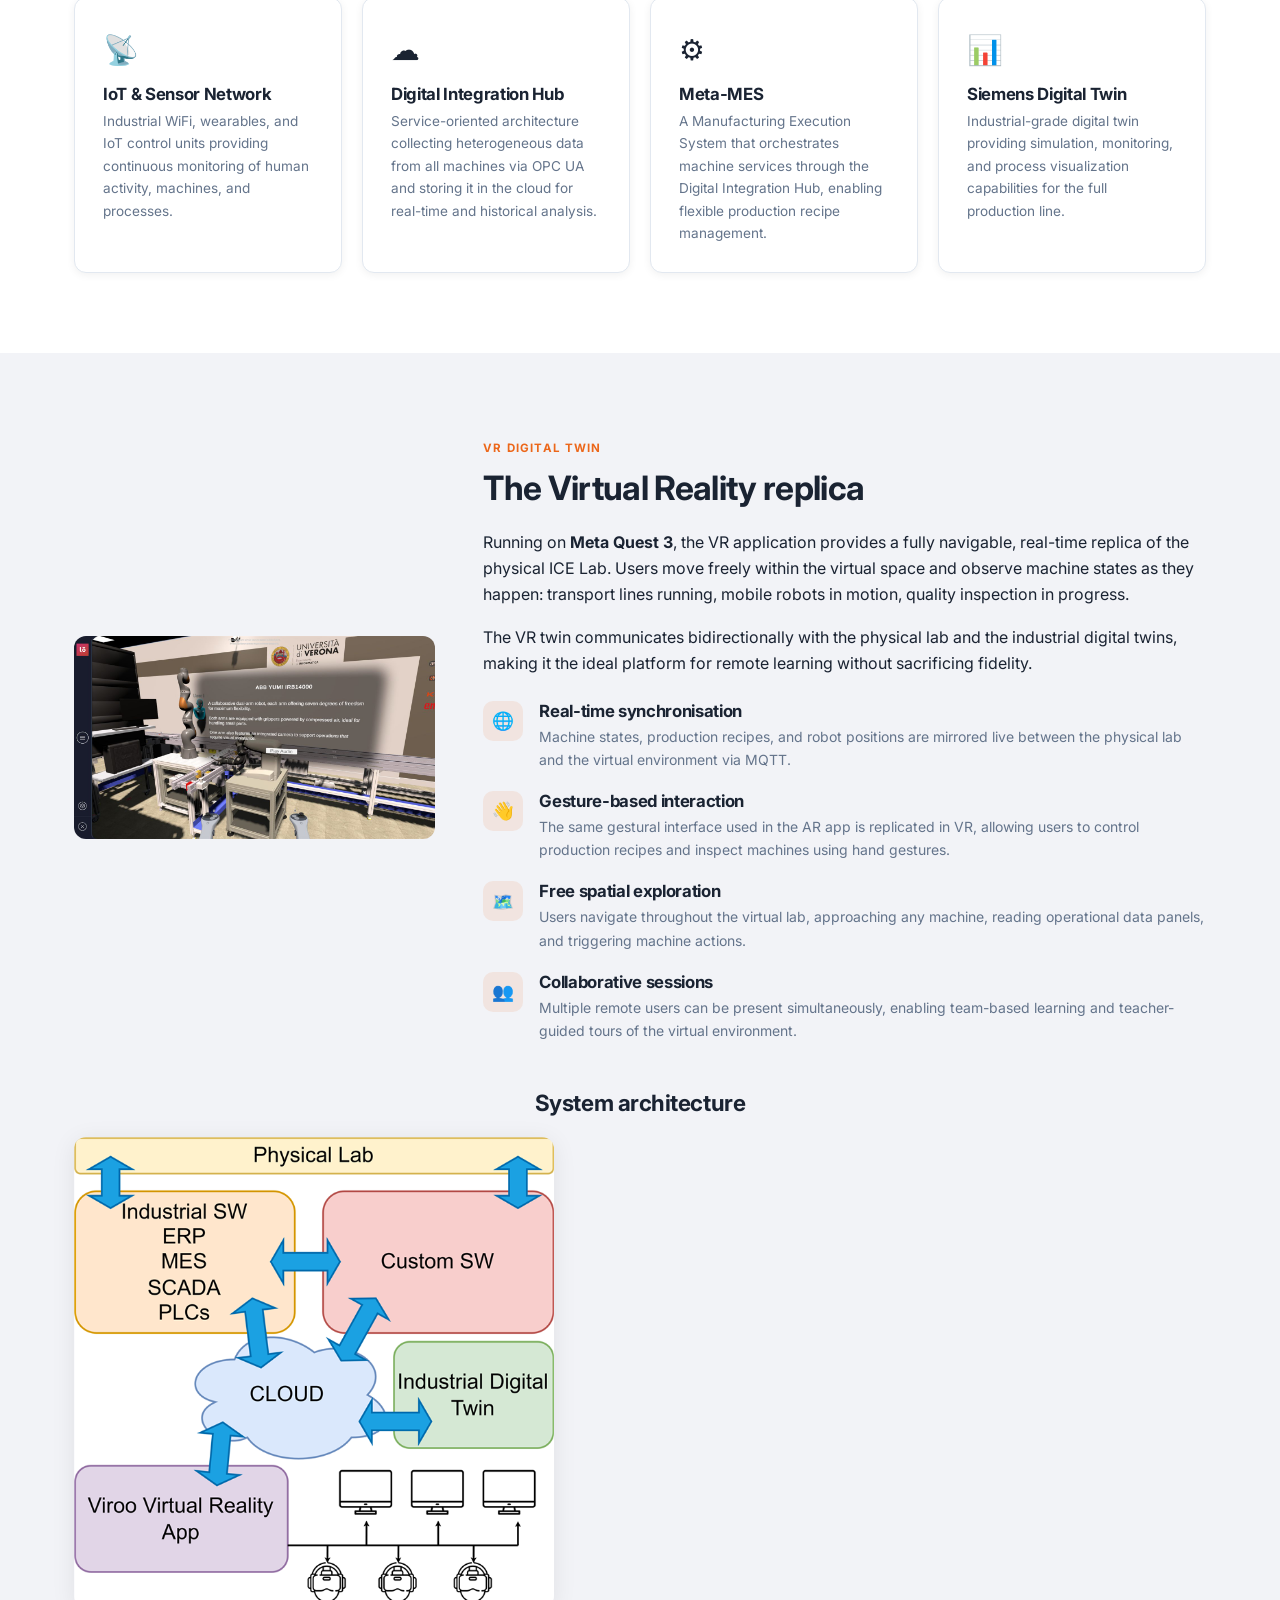
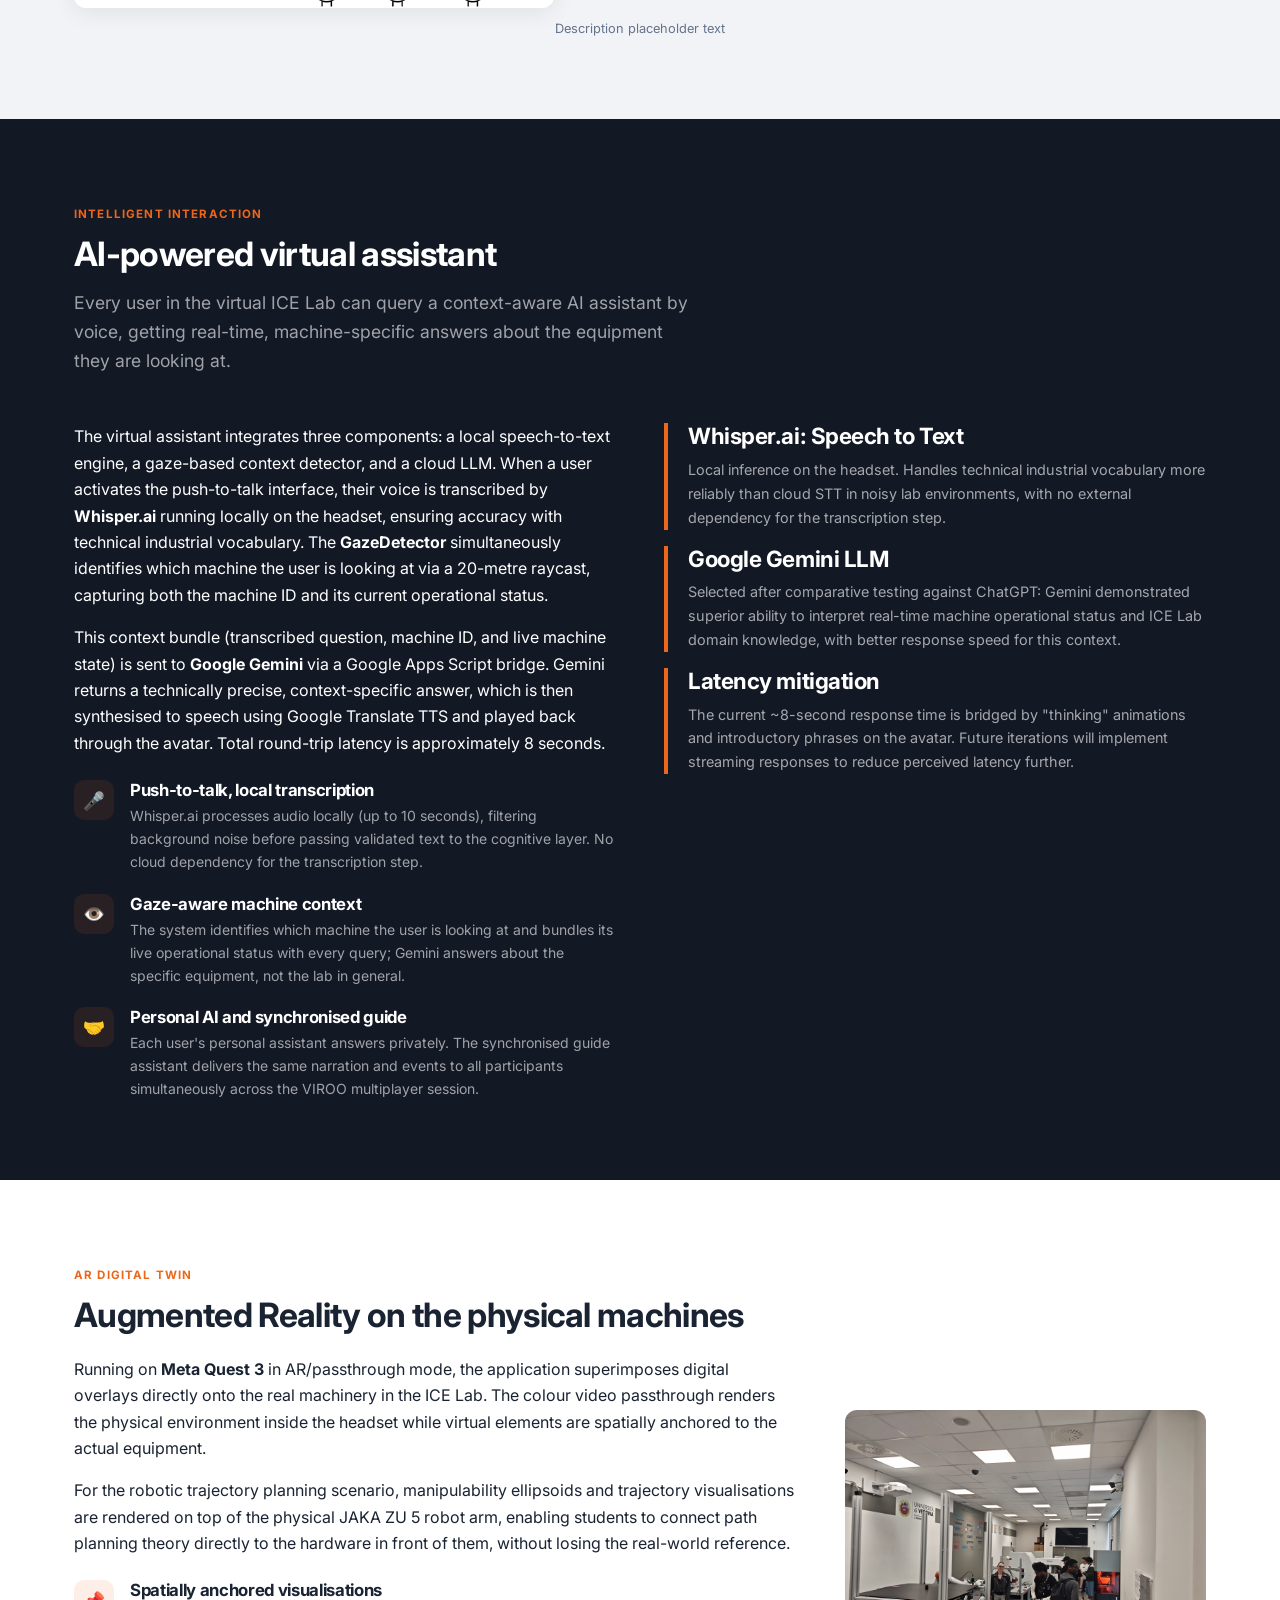
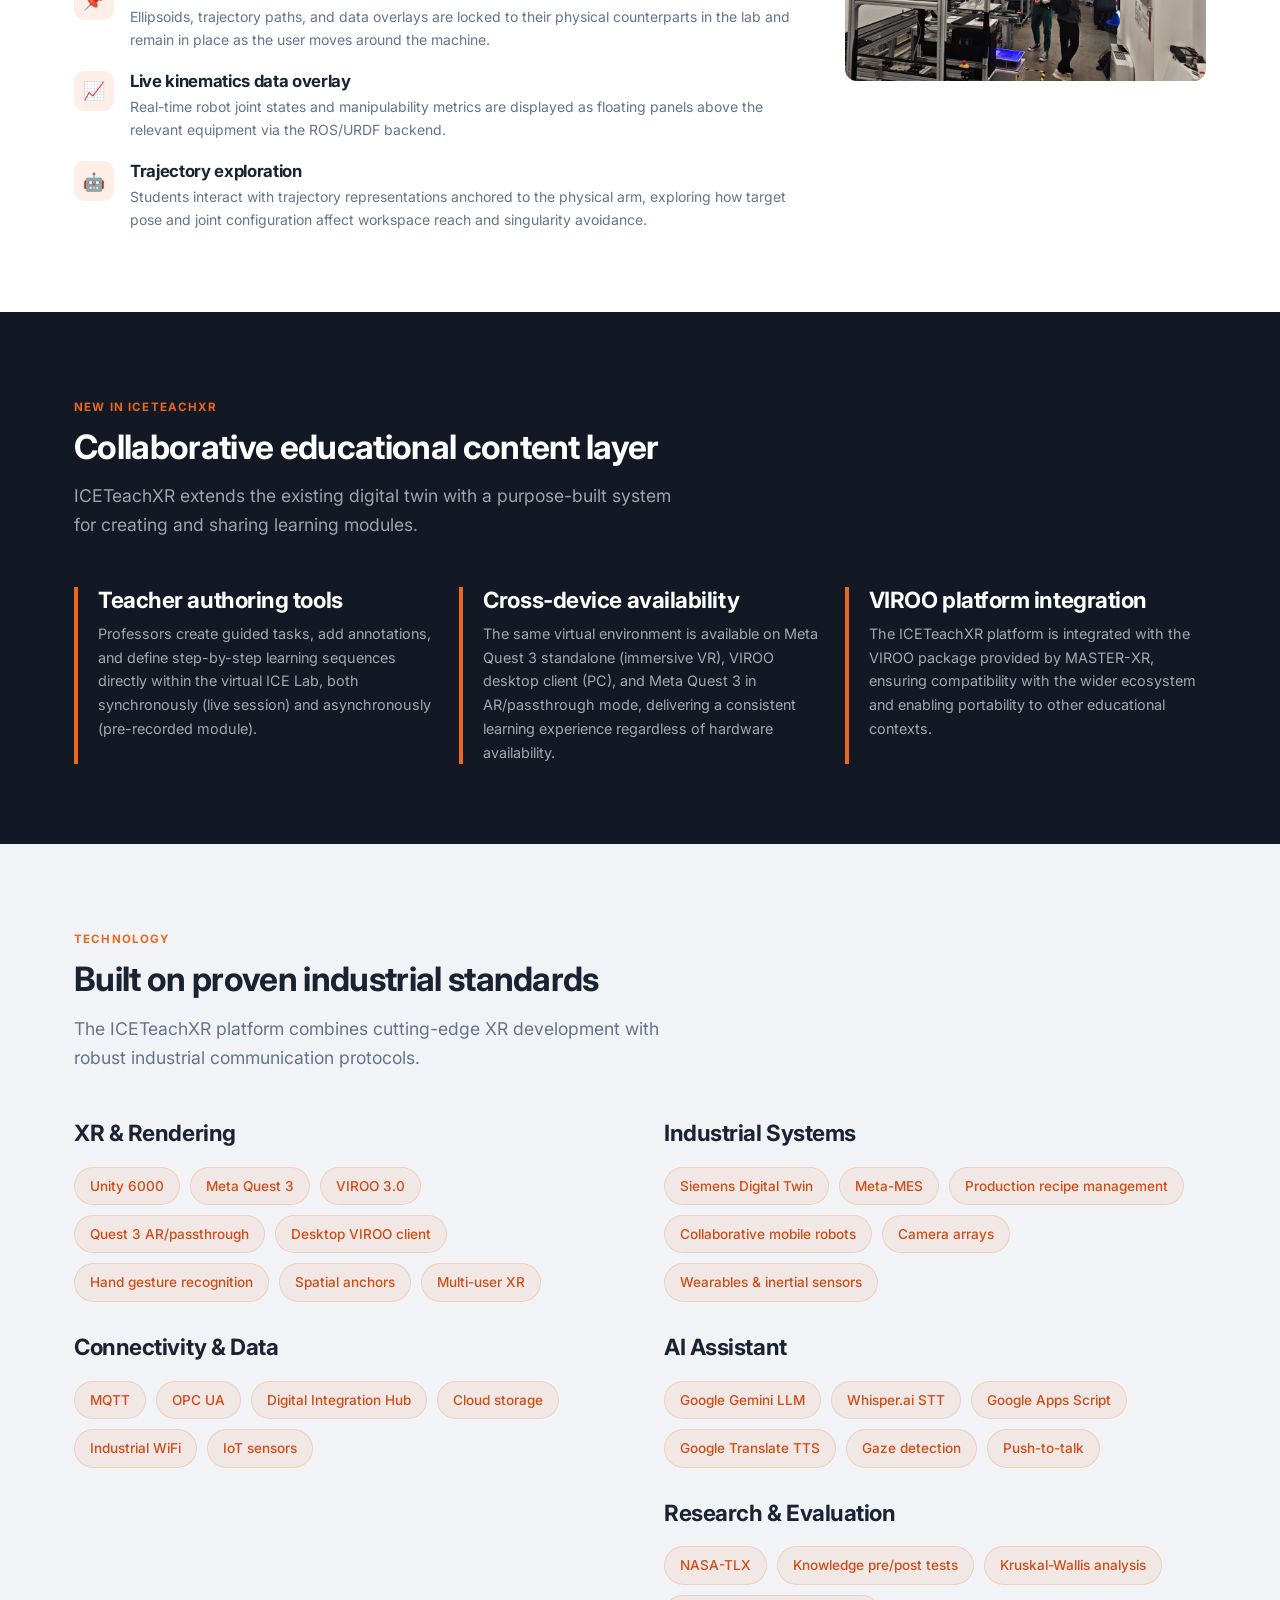
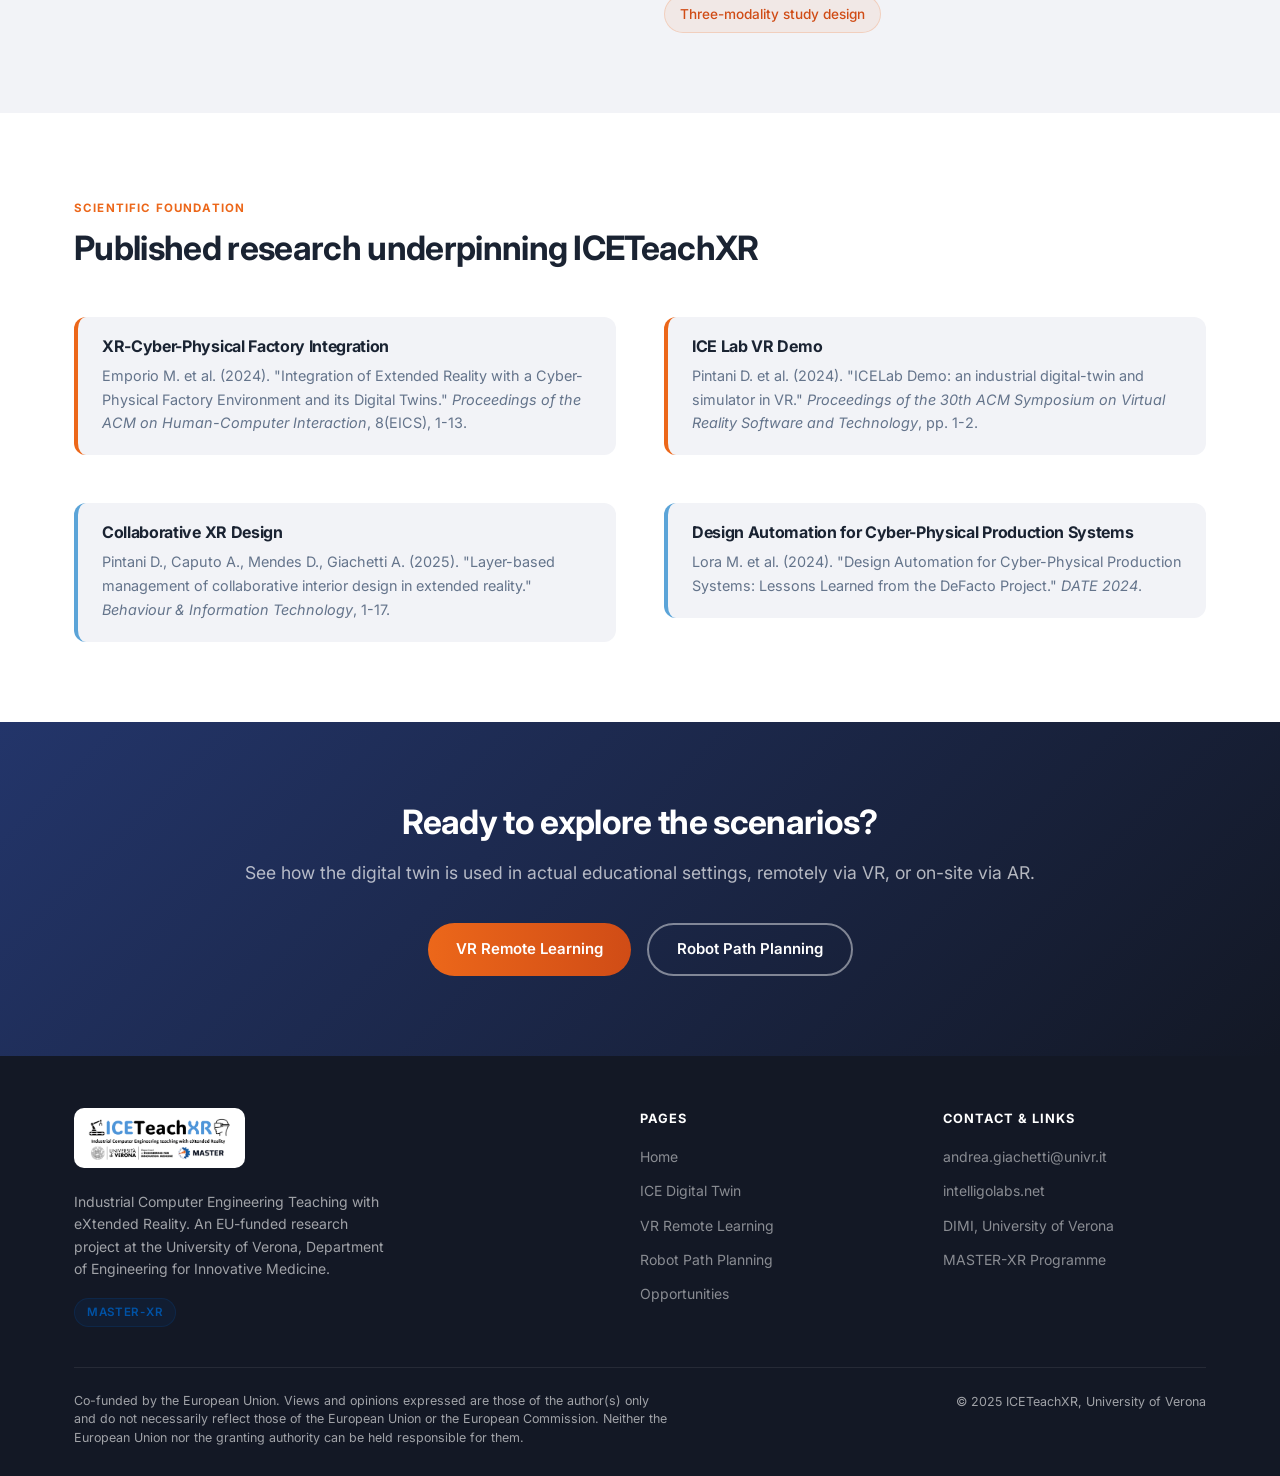
==== commit f0df0854: "Fix paragraph style in virtual assistant description Updated paragraph styling for better readabilit" ====
--- a/ice-digital-twin.html
+++ b/ice-digital-twin.html
@@ -184,7 +184,7 @@
     <div class="g11">
       <div >
         <p style="color:rgba(255,255,255,1);">The virtual assistant integrates three components: a local speech-to-text engine, a gaze-based context detector, and a cloud LLM. When a user activates the push-to-talk interface, their voice is transcribed by <strong>Whisper.ai</strong> running locally on the headset, ensuring accuracy with technical industrial vocabulary. The <strong>GazeDetector</strong> simultaneously identifies which machine the user is looking at via a 20-metre raycast, capturing both the machine ID and its current operational status.</p>
-        <p style="margin-top:16px; style="color:rgba(255,255,255,1);"">This context bundle (transcribed question, machine ID, and live machine state) is sent to <strong>Google Gemini</strong> via a Google Apps Script bridge. Gemini returns a technically precise, context-specific answer, which is then synthesised to speech using Google Translate TTS and played back through the avatar. Total round-trip latency is approximately 8 seconds.</p>
+        <p style="margin-top:16px; color:rgba(255,255,255,1);">This context bundle (transcribed question, machine ID, and live machine state) is sent to <strong>Google Gemini</strong> via a Google Apps Script bridge. Gemini returns a technically precise, context-specific answer, which is then synthesised to speech using Google Translate TTS and played back through the avatar. Total round-trip latency is approximately 8 seconds.</p>
         <ul class="feature-list" style="margin-top:24px;">
           <li class="feature-item">
             <div class="fi-icon">🎤</div>
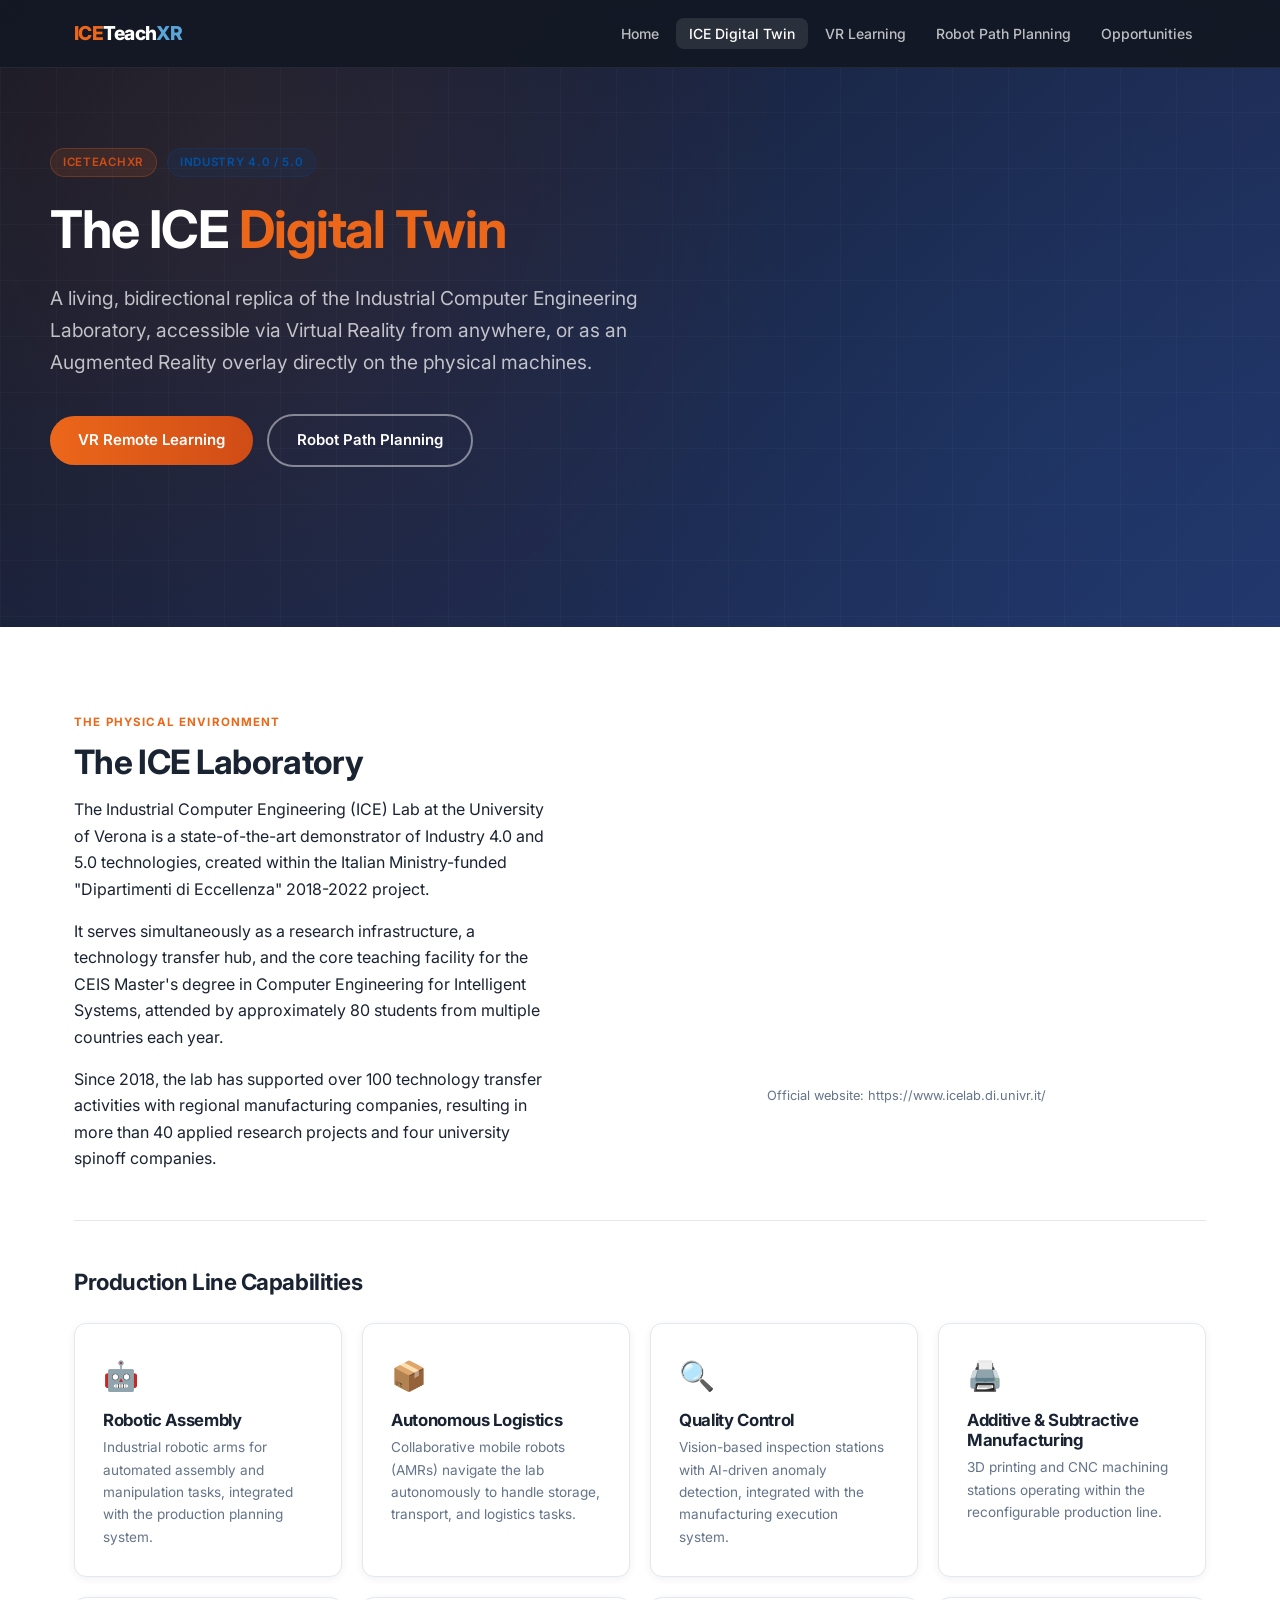
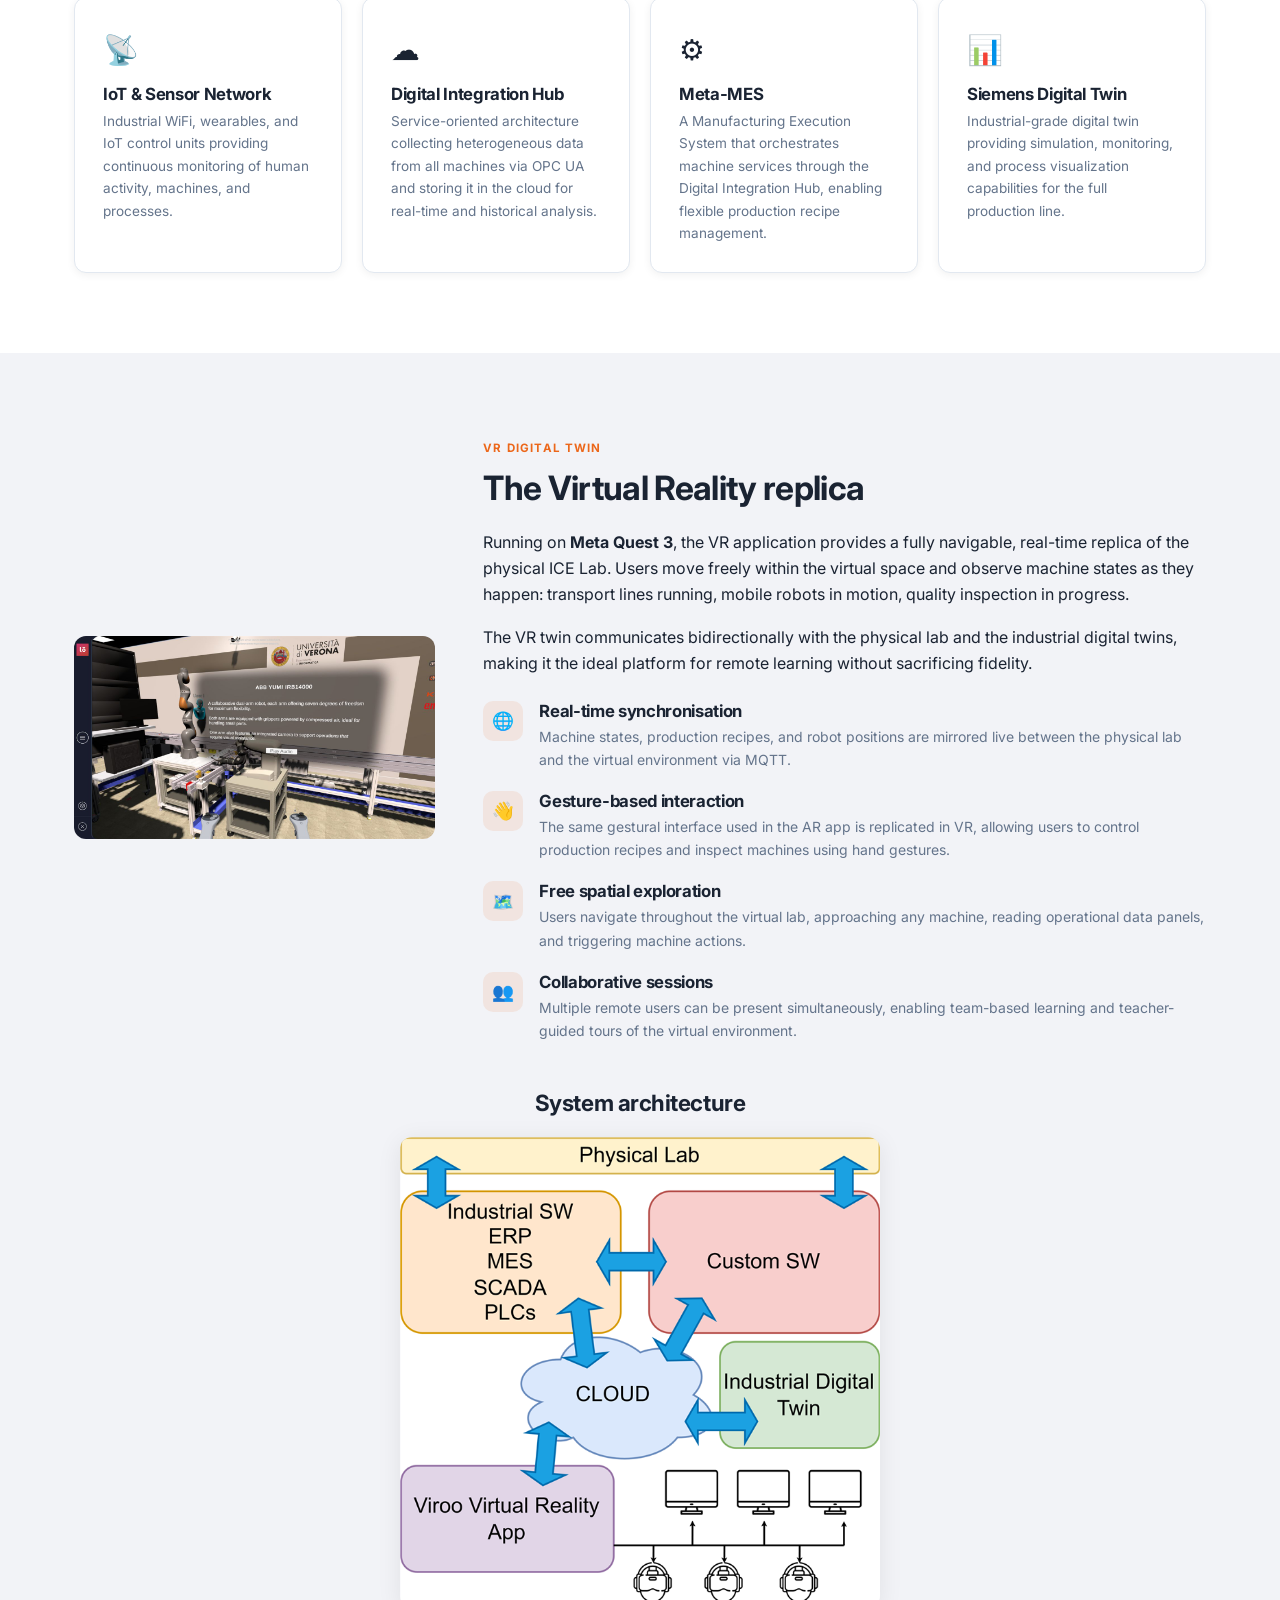
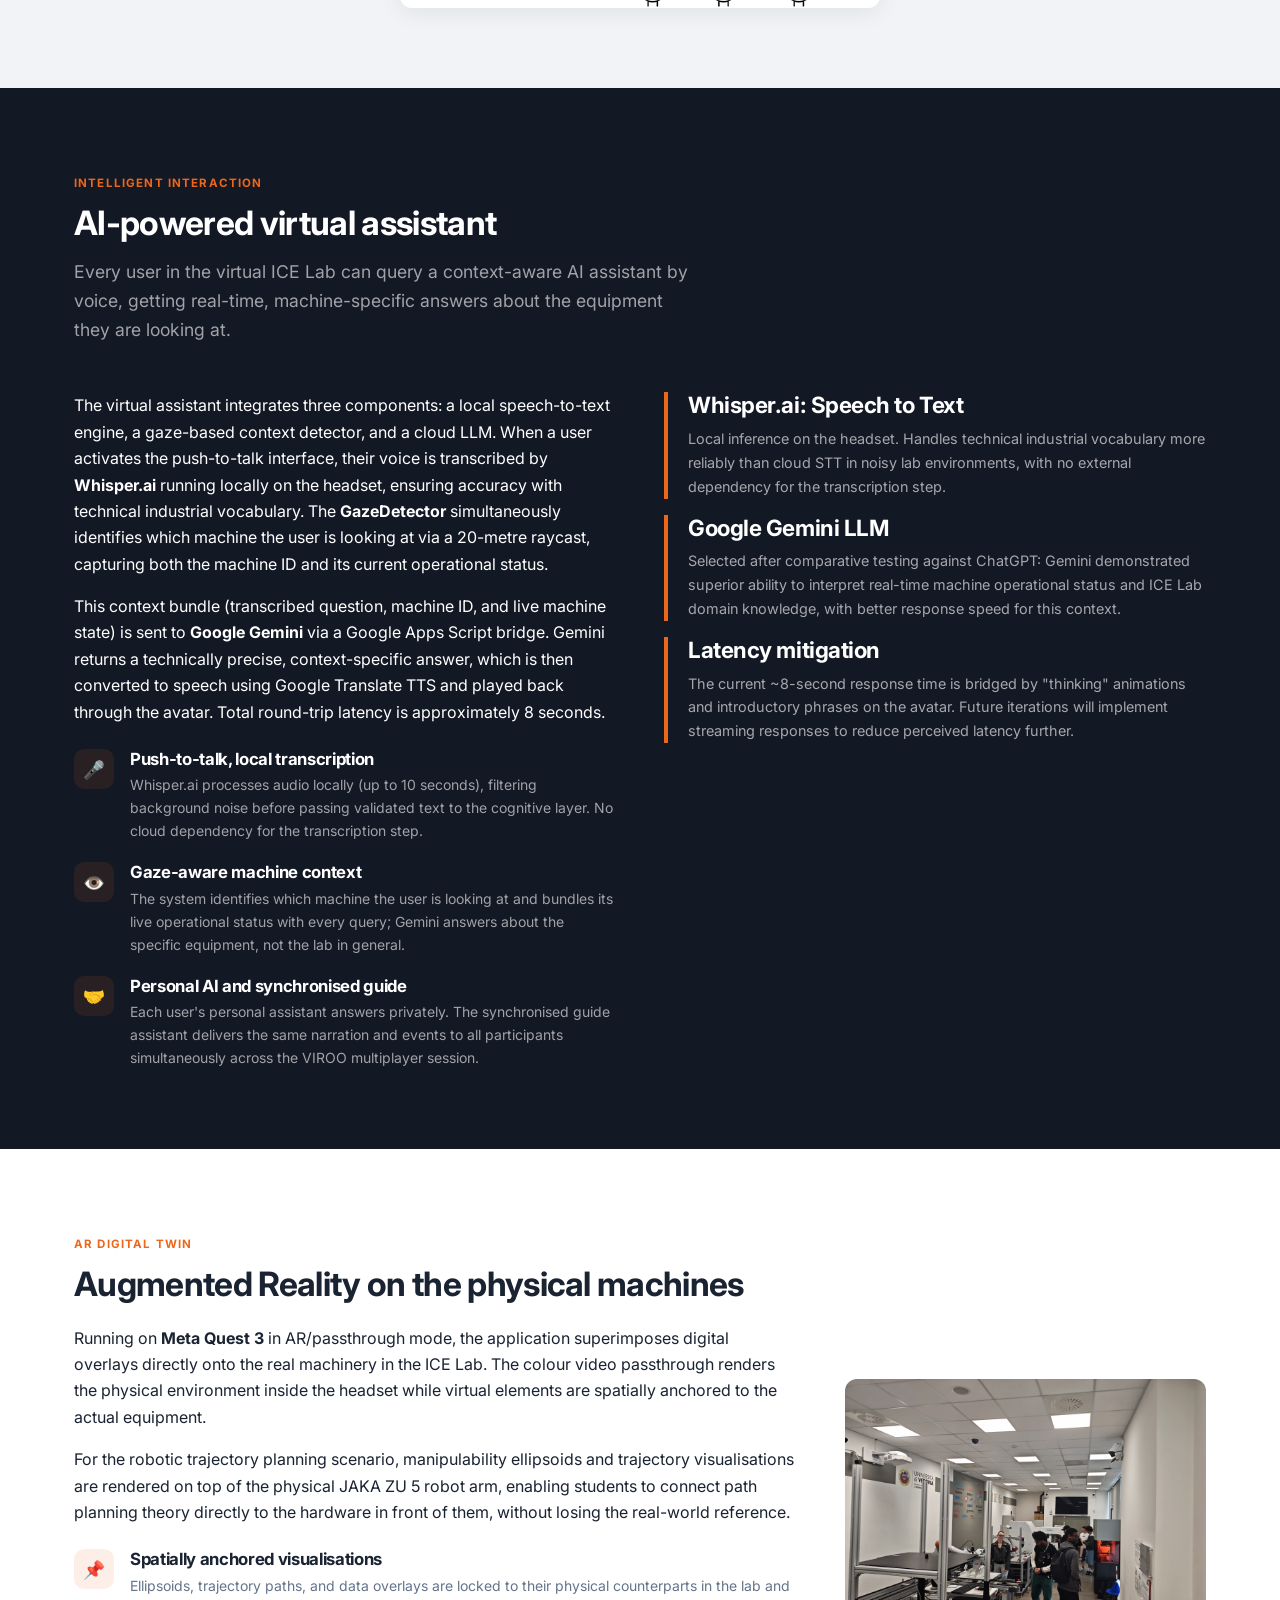
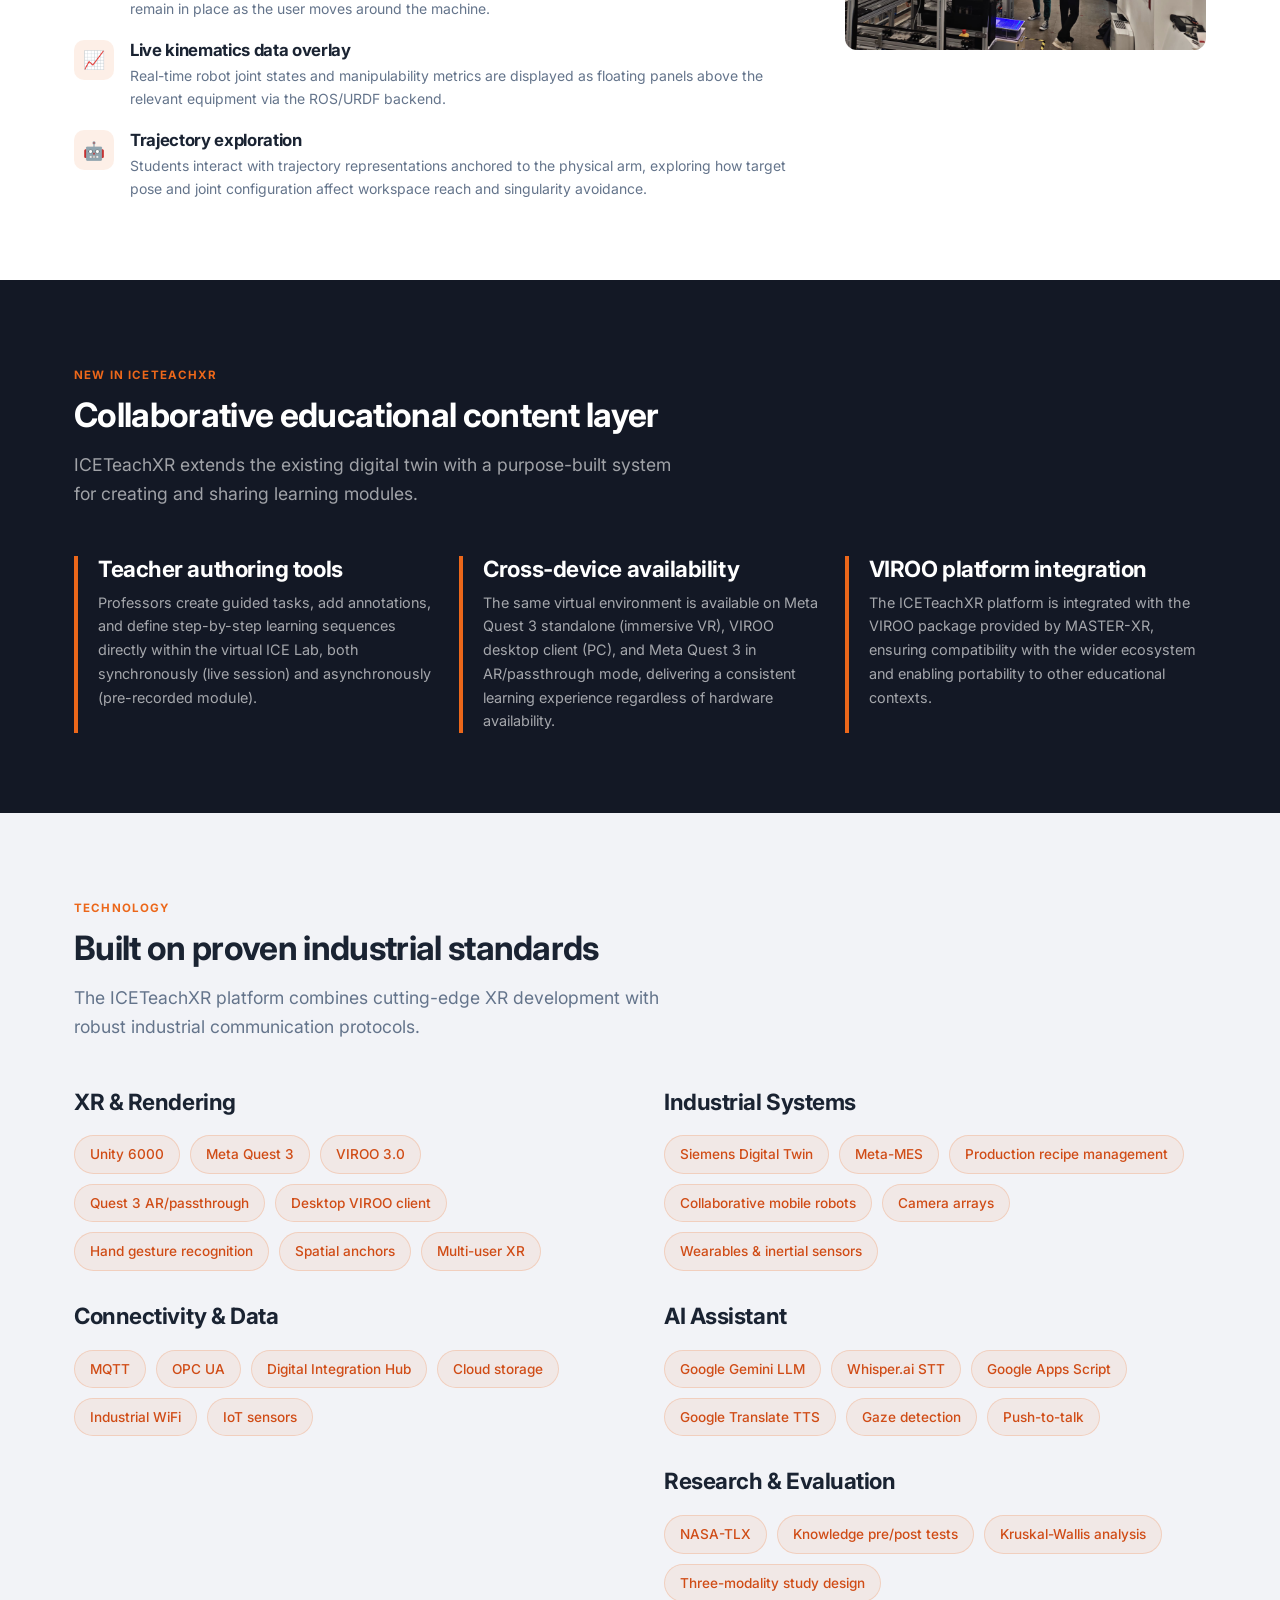
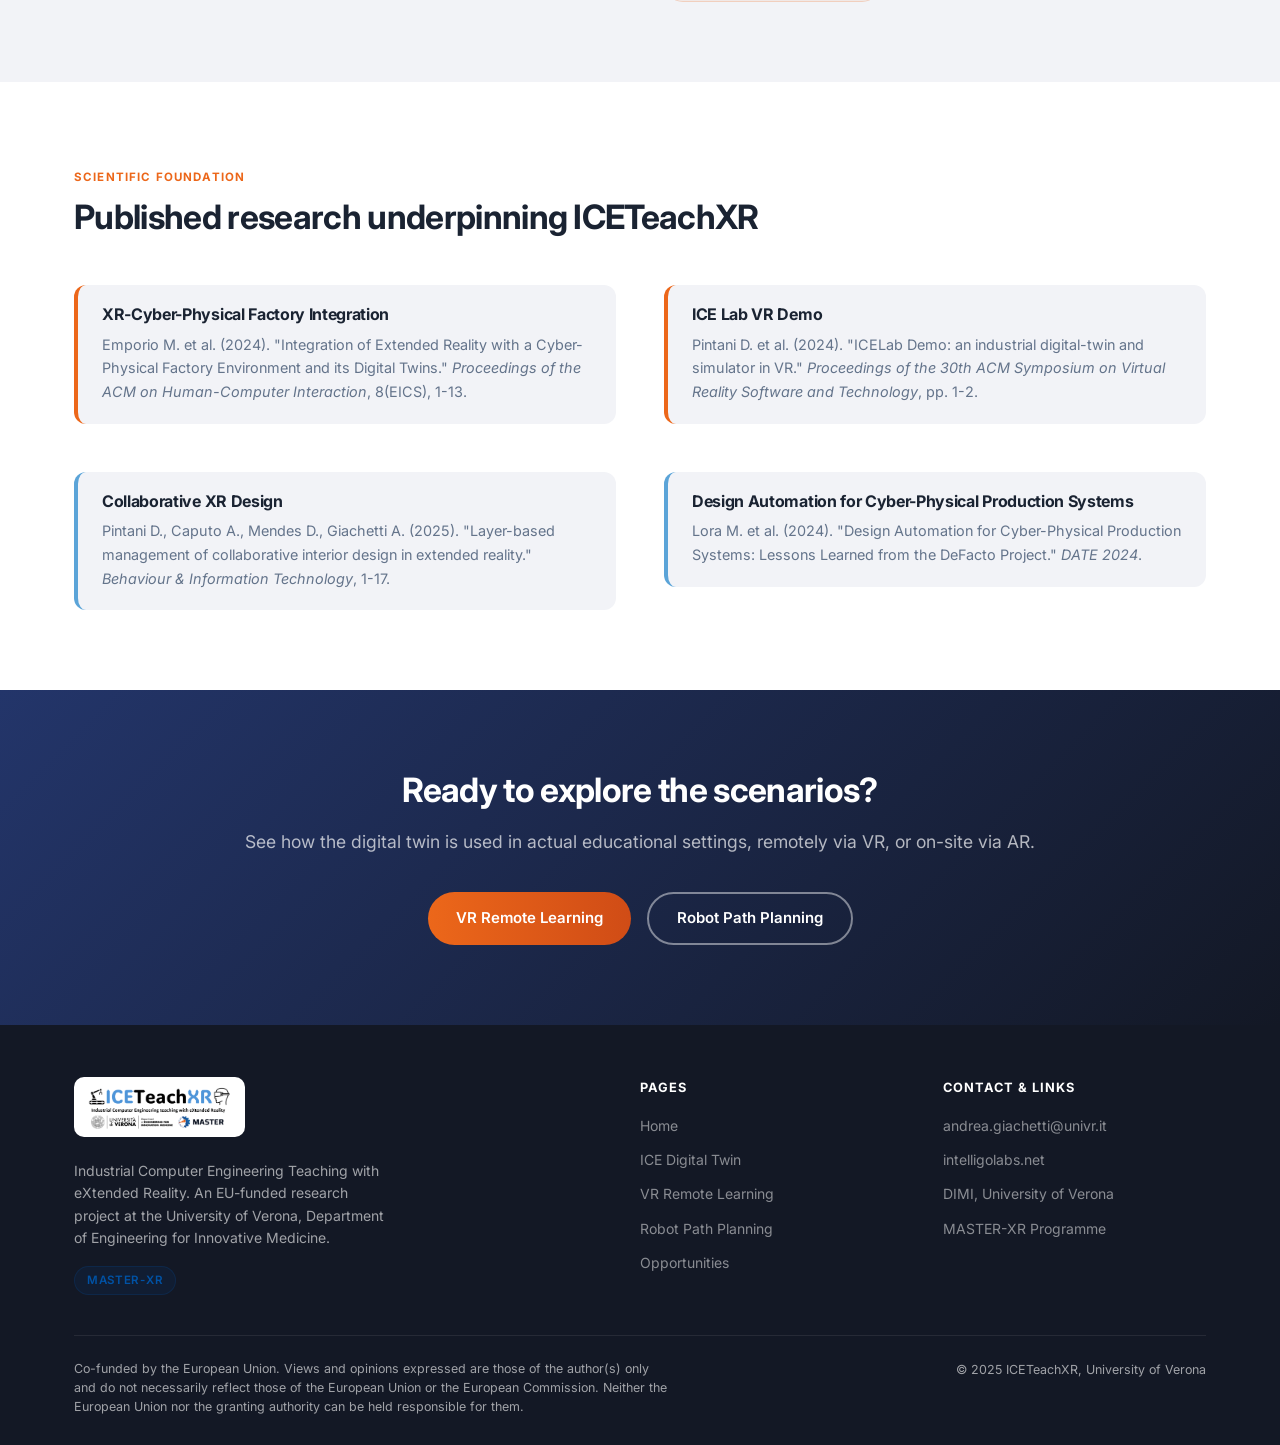
==== commit 6c3f09f8: "minor layout and grammar fixes minor layout and grammar fixes" ====
--- a/ice-digital-twin.html
+++ b/ice-digital-twin.html
@@ -167,8 +167,7 @@
     </div>
     <div style="margin-top:48px;text-align:center;">
       <h3 style="margin-bottom:20px;">System architecture</h3>
-      <img src="assets/images/diagram-01.png" alt="ICETeachXR system architecture: Physical Lab connected via cloud to Industrial SW, Industrial Digital Twin, and VIROO VR App" style="max-width:480px;width:100%;border-radius:12px;box-shadow:0 4px 24px rgba(0,0,0,.08);">
-      <p style="margin-top:10px;font-size:.8rem;color:var(--text-muted);">Description placeholder text</p>
+      <img src="assets/images/diagram-01.png" alt="ICETeachXR system architecture: Physical Lab connected via cloud to Industrial SW, Industrial Digital Twin, and VIROO VR App" style="max-width:480px;width:100%;border-radius:12px;box-shadow:0 4px 24px rgba(0,0,0,.08);display:block;margin:0 auto;">
     </div>
   </div>
 </section>
@@ -184,7 +183,7 @@
     <div class="g11">
       <div >
         <p style="color:rgba(255,255,255,1);">The virtual assistant integrates three components: a local speech-to-text engine, a gaze-based context detector, and a cloud LLM. When a user activates the push-to-talk interface, their voice is transcribed by <strong>Whisper.ai</strong> running locally on the headset, ensuring accuracy with technical industrial vocabulary. The <strong>GazeDetector</strong> simultaneously identifies which machine the user is looking at via a 20-metre raycast, capturing both the machine ID and its current operational status.</p>
-        <p style="margin-top:16px; color:rgba(255,255,255,1);">This context bundle (transcribed question, machine ID, and live machine state) is sent to <strong>Google Gemini</strong> via a Google Apps Script bridge. Gemini returns a technically precise, context-specific answer, which is then synthesised to speech using Google Translate TTS and played back through the avatar. Total round-trip latency is approximately 8 seconds.</p>
+        <p style="color:rgba(255,255,255,1);">This context bundle (transcribed question, machine ID, and live machine state) is sent to <strong>Google Gemini</strong> via a Google Apps Script bridge. Gemini returns a technically precise, context-specific answer, which is then converted to speech using Google Translate TTS and played back through the avatar. Total round-trip latency is approximately 8 seconds.</p>
         <ul class="feature-list" style="margin-top:24px;">
           <li class="feature-item">
             <div class="fi-icon">🎤</div>
